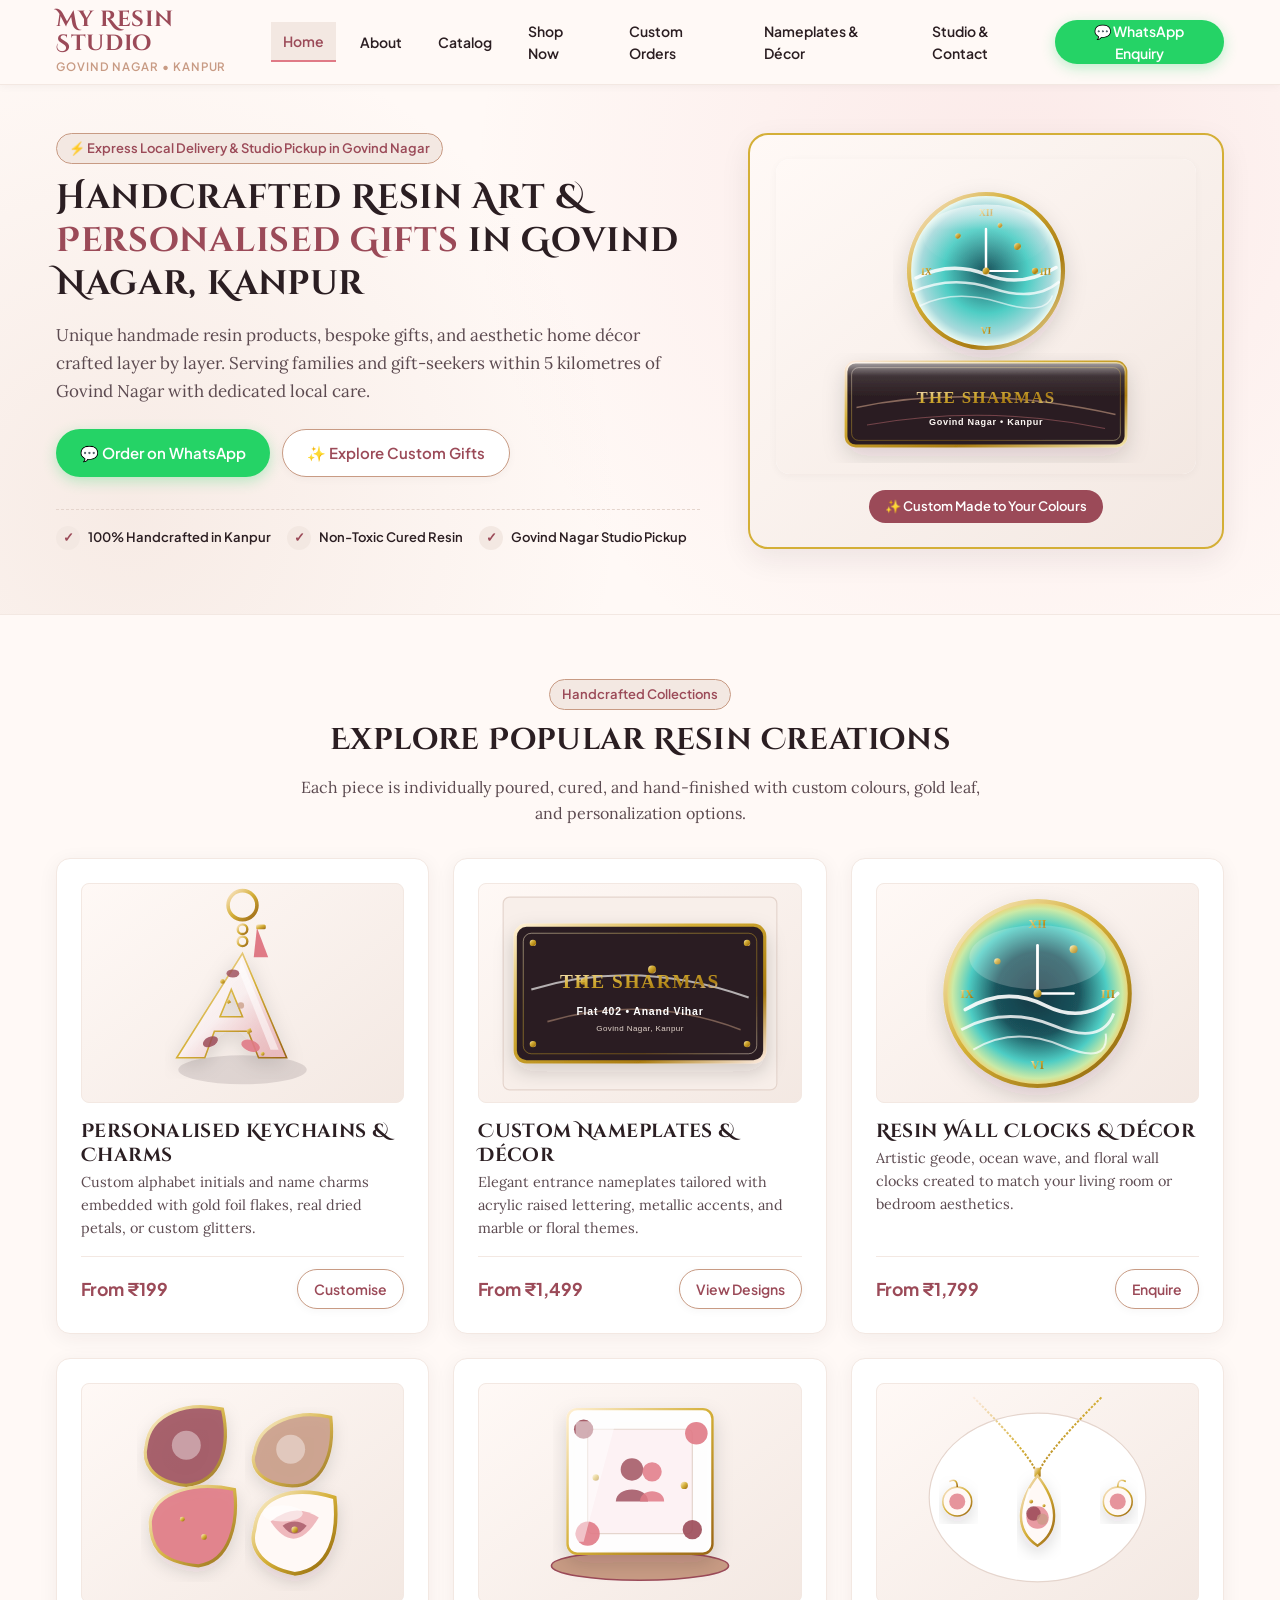
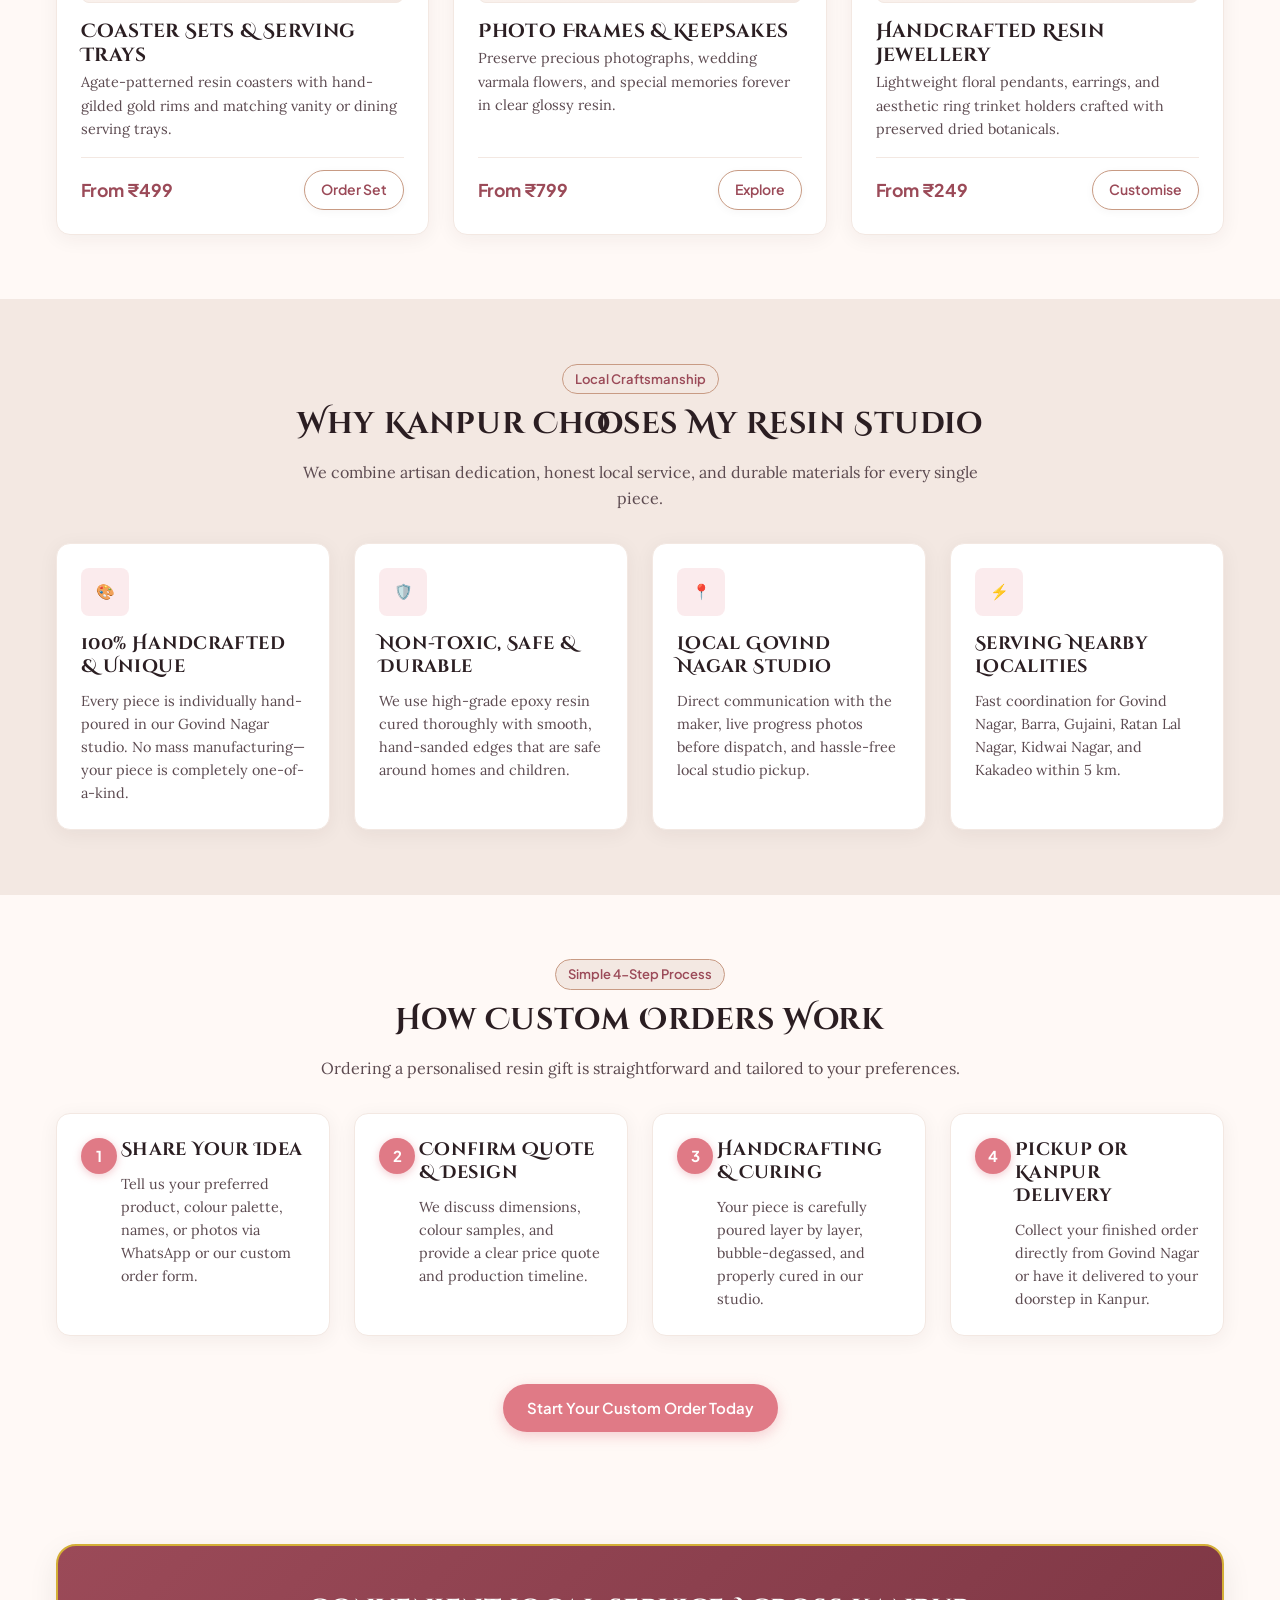
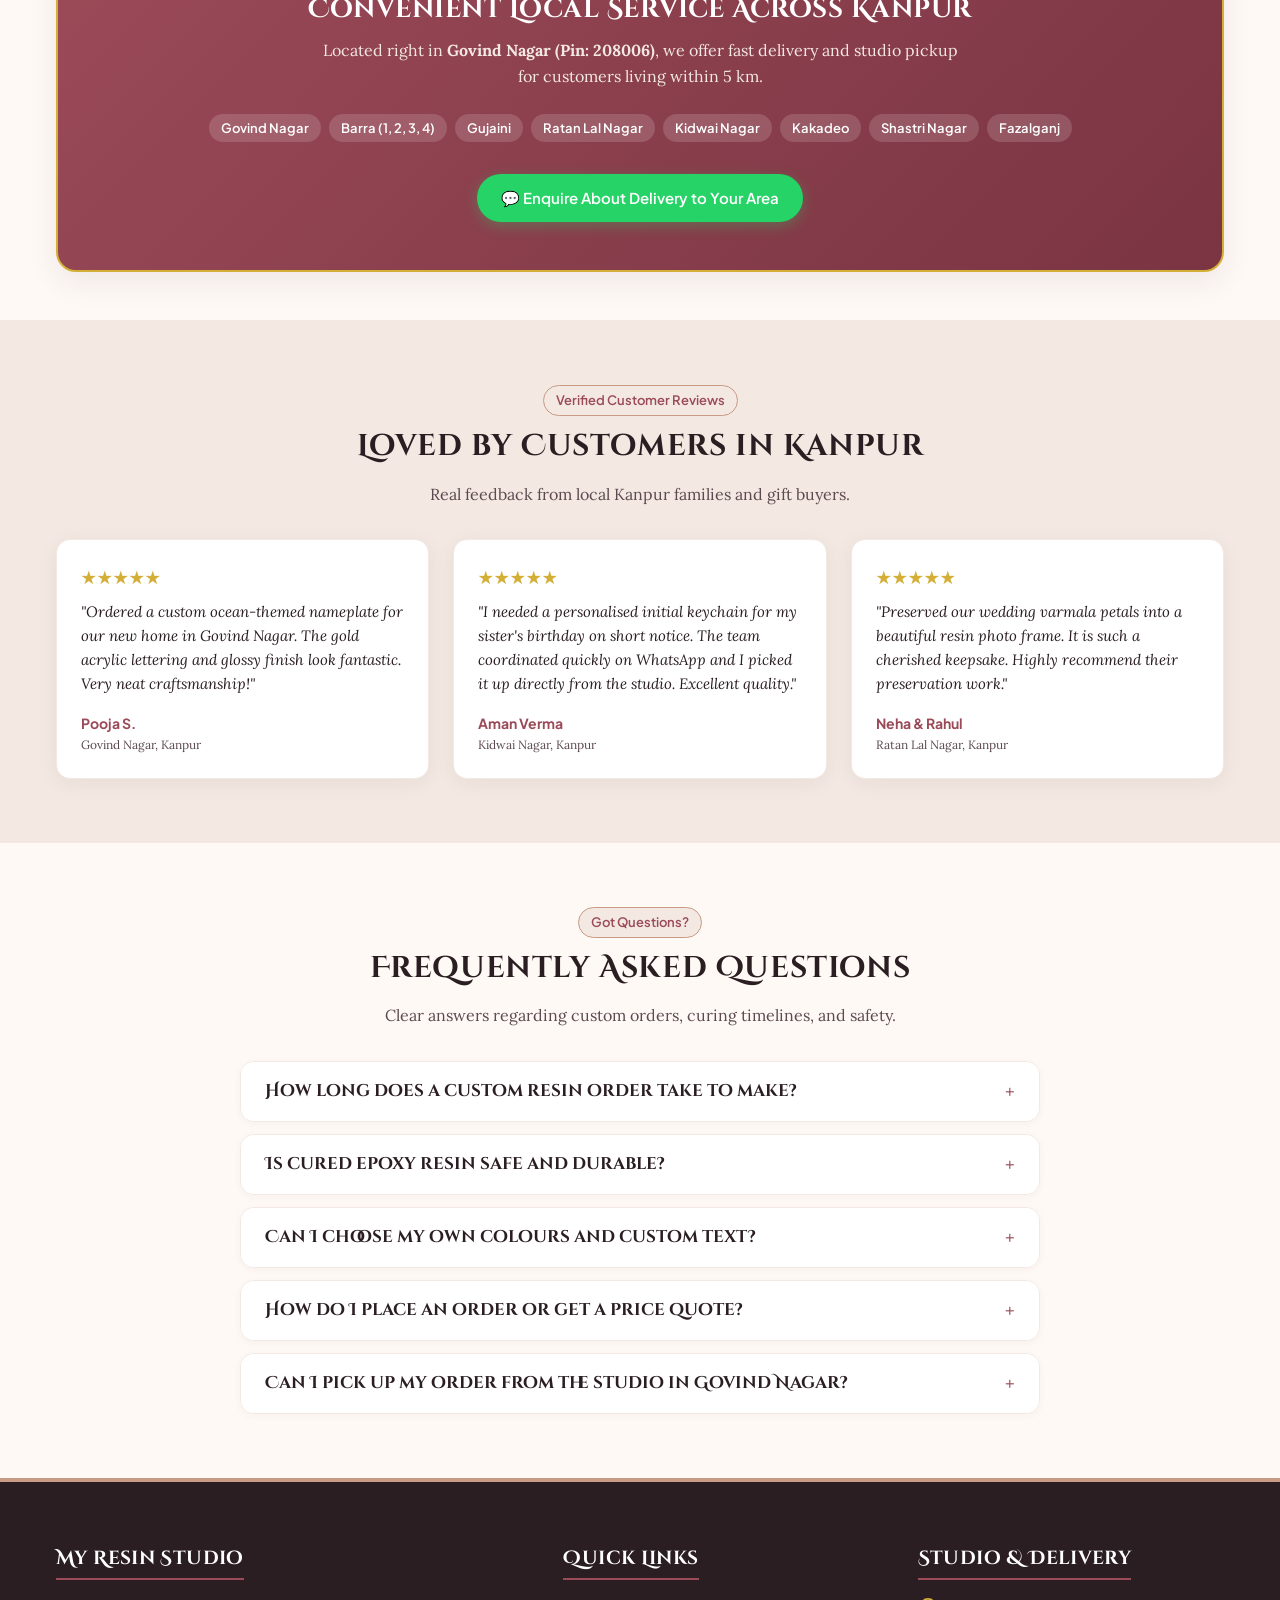
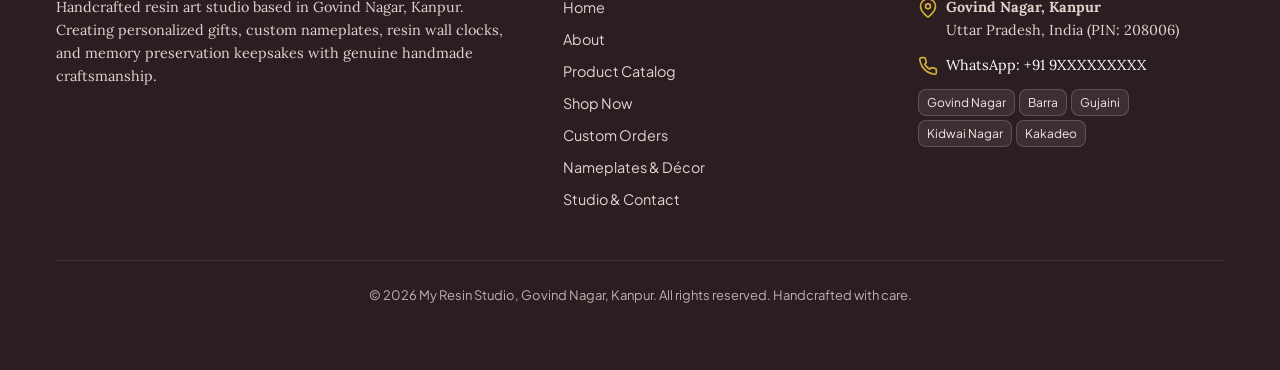
==== index.html @ 52037990 "Initial commit: Complete My Resin Studio website with all pages, assets, and responsive styles" ====
<!DOCTYPE html>
<html lang="en">
<head>
  <meta charset="UTF-8">
  <meta name="viewport" content="width=device-width, initial-scale=1.0">
  <title>Resin Art Shop in Govind Nagar Kanpur | My Resin Studio</title>
  <meta name="description" content="Discover handcrafted resin gifts, custom decor, and personalised art in Govind Nagar, Kanpur. Order bespoke gifts with local pickup and delivery.">
  <link rel="stylesheet" href="style.css">
</head>
<body>

  <!-- Reusable Header across all pages -->
  <header class="site-header">
    <div class="container header-inner">
      <a href="index.html" class="brand-logo" aria-label="My Resin Studio Home">
        <span class="brand-title">My Resin Studio</span>
        <span class="brand-subtitle">Govind Nagar • Kanpur</span>
      </a>

      <button id="nav-toggle" class="nav-toggle" aria-expanded="false" aria-controls="nav-menu" aria-label="Toggle navigation menu">
        <span class="nav-toggle-icon"></span>
      </button>

      <nav id="nav-menu" class="primary-nav" aria-label="Main Navigation">
        <ul class="nav-list">
          <li><a href="index.html" class="nav-link active">Home</a></li>
          <li><a href="about.html" class="nav-link">About</a></li>
          <li><a href="products.html" class="nav-link">Catalog</a></li>
          <li><a href="shop.html" class="nav-link">Shop Now</a></li>
          <li><a href="custom-order.html" class="nav-link">Custom Orders</a></li>
          <li><a href="name-plates-and-decor.html" class="nav-link">Nameplates &amp; Décor</a></li>
          <li><a href="contact.html" class="nav-link">Studio &amp; Contact</a></li>
        </ul>
      </nav>

      <div class="header-cta-desktop">
        <a href="https://wa.me/919XXXXXXXXX?text=Hi%20My%20Resin%20Studio,%20I%20would%20like%20to%20enquire%20about%20a%20handcrafted%20resin%20piece" class="btn btn-whatsapp btn-sm" target="_blank" rel="noopener noreferrer">
          💬 WhatsApp Enquiry
        </a>
      </div>
    </div>
  </header>

  <main>
    <!-- Hero Section -->
    <section class="hero-section" aria-labelledby="hero-heading">
      <div class="container hero-grid">
        <div class="hero-content">
          <div class="badge">
            <span>⚡ Express Local Delivery & Studio Pickup in Govind Nagar</span>
          </div>
          <h1 id="hero-heading" class="hero-title">
            Handcrafted Resin Art & <span>Personalised Gifts</span> in Govind Nagar, Kanpur
          </h1>
          <p class="hero-lead">
            Unique handmade resin products, bespoke gifts, and aesthetic home décor crafted layer by layer. Serving families and gift-seekers within 5 kilometres of Govind Nagar with dedicated local care.
          </p>
          <div class="hero-actions">
            <a href="https://wa.me/919XXXXXXXXX?text=Hi%20My%20Resin%20Studio,%20I%20am%20looking%20for%20a%20custom%20resin%20gift%20in%20Kanpur" class="btn btn-whatsapp" target="_blank" rel="noopener noreferrer">
              💬 Order on WhatsApp
            </a>
            <a href="custom-order.html" class="btn btn-secondary">
              ✨ Explore Custom Gifts
            </a>
          </div>
          <div class="hero-trust-bar">
            <div class="trust-item">
              <span class="trust-icon">✓</span>
              <span>100% Handcrafted in Kanpur</span>
            </div>
            <div class="trust-item">
              <span class="trust-icon">✓</span>
              <span>Non-Toxic Cured Resin</span>
            </div>
            <div class="trust-item">
              <span class="trust-icon">✓</span>
              <span>Govind Nagar Studio Pickup</span>
            </div>
          </div>
        </div>

        <div class="hero-visual">
          <div class="hero-art-card">
            <div class="hero-art-illustration">
              <img src="images/hero-resin-art.svg" alt="Handcrafted ocean resin wall clock and custom floral nameplate with epoxy gloss finish" width="600" height="450">
            </div>
            <span class="hero-badge-overlay">✨ Custom Made to Your Colours</span>
          </div>
        </div>
      </div>
    </section>

    <!-- Featured Collections Section -->
    <section id="featured" class="featured-section" aria-labelledby="featured-heading">
      <div class="container">
        <div class="section-header">
          <div class="badge">Handcrafted Collections</div>
          <h2 id="featured-heading">Explore Popular Resin Creations</h2>
          <p>Each piece is individually poured, cured, and hand-finished with custom colours, gold leaf, and personalization options.</p>
        </div>

        <div class="product-grid">
          <!-- Card 1: Keychains -->
          <article class="card product-card">
            <div class="product-visual">
              <img src="images/keychain-alphabet.svg" alt="Personalised alphabet resin keychain with dried rose petals and gold leaf flakes" width="400" height="300" loading="lazy">
            </div>
            <div class="product-content">
              <h3 class="product-title">Personalised Keychains &amp; Charms</h3>
              <p class="product-desc">Custom alphabet initials and name charms embedded with gold foil flakes, real dried petals, or custom glitters.</p>
              <div class="product-footer">
                <span class="price-tag">From ₹199</span>
                <a href="https://wa.me/919XXXXXXXXX?text=Hi%20My%20Resin%20Studio,%20I%20want%20to%20order%20a%20Personalised%20Keychain" class="btn btn-secondary btn-sm" target="_blank" rel="noopener noreferrer">Customise</a>
              </div>
            </div>
          </article>

          <!-- Card 2: Nameplates -->
          <article class="card product-card">
            <div class="product-visual">
              <img src="images/nameplate-entrance.svg" alt="Luxury handcrafted resin entrance nameplate with gold 3D acrylic letters and marble background" width="400" height="300" loading="lazy">
            </div>
            <div class="product-content">
              <h3 class="product-title">Custom Nameplates &amp; Décor</h3>
              <p class="product-desc">Elegant entrance nameplates tailored with acrylic raised lettering, metallic accents, and marble or floral themes.</p>
              <div class="product-footer">
                <span class="price-tag">From ₹1,499</span>
                <a href="name-plates-and-decor.html" class="btn btn-secondary btn-sm">View Designs</a>
              </div>
            </div>
          </article>

          <!-- Card 3: Wall Clocks -->
          <article class="card product-card">
            <div class="product-visual">
              <img src="images/wall-clock-ocean.svg" alt="Ocean theme resin wall clock with multi-layered sea froth and gold Roman numerals" width="400" height="300" loading="lazy">
            </div>
            <div class="product-content">
              <h3 class="product-title">Resin Wall Clocks &amp; Décor</h3>
              <p class="product-desc">Artistic geode, ocean wave, and floral wall clocks created to match your living room or bedroom aesthetics.</p>
              <div class="product-footer">
                <span class="price-tag">From ₹1,799</span>
                <a href="https://wa.me/919XXXXXXXXX?text=Hi%20My%20Resin%20Studio,%20I%20want%20to%20enquire%20about%20Resin%20Wall%20Clocks" class="btn btn-secondary btn-sm" target="_blank" rel="noopener noreferrer">Enquire</a>
              </div>
            </div>
          </article>

          <!-- Card 4: Coasters & Trays -->
          <article class="card product-card">
            <div class="product-visual">
              <img src="images/coaster-set-agate.svg" alt="Set of 4 handmade agate resin coasters with gold gilded rims and blush pink marble veins" width="400" height="300" loading="lazy">
            </div>
            <div class="product-content">
              <h3 class="product-title">Coaster Sets &amp; Serving Trays</h3>
              <p class="product-desc">Agate-patterned resin coasters with hand-gilded gold rims and matching vanity or dining serving trays.</p>
              <div class="product-footer">
                <span class="price-tag">From ₹499</span>
                <a href="https://wa.me/919XXXXXXXXX?text=Hi%20My%20Resin%20Studio,%20I%20want%20to%20order%20a%20Resin%20Coaster%20Set" class="btn btn-secondary btn-sm" target="_blank" rel="noopener noreferrer">Order Set</a>
              </div>
            </div>
          </article>

          <!-- Card 5: Keepsakes & Frames -->
          <article class="card product-card">
            <div class="product-visual">
              <img src="images/keepsake-preservation.svg" alt="Crystal clear resin photo block preserving wedding varmala flowers and photograph" width="400" height="300" loading="lazy">
            </div>
            <div class="product-content">
              <h3 class="product-title">Photo Frames &amp; Keepsakes</h3>
              <p class="product-desc">Preserve precious photographs, wedding varmala flowers, and special memories forever in clear glossy resin.</p>
              <div class="product-footer">
                <span class="price-tag">From ₹799</span>
                <a href="preservation-and-keepsakes.html" class="btn btn-secondary btn-sm">Explore</a>
              </div>
            </div>
          </article>

          <!-- Card 6: Resin Jewellery -->
          <article class="card product-card">
            <div class="product-visual">
              <img src="images/botanical-jewellery.svg" alt="Handcrafted botanical resin pendant necklace with matching dried flower earrings" width="400" height="300" loading="lazy">
            </div>
            <div class="product-content">
              <h3 class="product-title">Handcrafted Resin Jewellery</h3>
              <p class="product-desc">Lightweight floral pendants, earrings, and aesthetic ring trinket holders crafted with preserved dried botanicals.</p>
              <div class="product-footer">
                <span class="price-tag">From ₹249</span>
                <a href="https://wa.me/919XXXXXXXXX?text=Hi%20My%20Resin%20Studio,%20I%20want%20to%20enquire%20about%20Resin%20Jewellery" class="btn btn-secondary btn-sm" target="_blank" rel="noopener noreferrer">Customise</a>
              </div>
            </div>
          </article>
        </div>
      </div>
    </section>

    <!-- Why Choose My Resin Studio (Trust & Local Assurance) -->
    <section class="why-section" aria-labelledby="why-heading">
      <div class="container">
        <div class="section-header">
          <div class="badge">Local Craftsmanship</div>
          <h2 id="why-heading">Why Kanpur Chooses My Resin Studio</h2>
          <p>We combine artisan dedication, honest local service, and durable materials for every single piece.</p>
        </div>

        <div class="why-grid">
          <div class="card why-card">
            <div class="why-icon">🎨</div>
            <h3>100% Handcrafted & Unique</h3>
            <p>Every piece is individually hand-poured in our Govind Nagar studio. No mass manufacturing—your piece is completely one-of-a-kind.</p>
          </div>

          <div class="card why-card">
            <div class="why-icon">🛡️</div>
            <h3>Non-Toxic, Safe & Durable</h3>
            <p>We use high-grade epoxy resin cured thoroughly with smooth, hand-sanded edges that are safe around homes and children.</p>
          </div>

          <div class="card why-card">
            <div class="why-icon">📍</div>
            <h3>Local Govind Nagar Studio</h3>
            <p>Direct communication with the maker, live progress photos before dispatch, and hassle-free local studio pickup.</p>
          </div>

          <div class="card why-card">
            <div class="why-icon">⚡</div>
            <h3>Serving Nearby Localities</h3>
            <p>Fast coordination for Govind Nagar, Barra, Gujaini, Ratan Lal Nagar, Kidwai Nagar, and Kakadeo within 5 km.</p>
          </div>
        </div>
      </div>
    </section>

    <!-- How It Works (Custom Order Process) -->
    <section class="process-section" aria-labelledby="process-heading">
      <div class="container">
        <div class="section-header">
          <div class="badge">Simple 4-Step Process</div>
          <h2 id="process-heading">How Custom Orders Work</h2>
          <p>Ordering a personalised resin gift is straightforward and tailored to your preferences.</p>
        </div>

        <div class="process-grid">
          <div class="card process-card">
            <div class="process-number">1</div>
            <div class="process-content">
              <h3>Share Your Idea</h3>
              <p>Tell us your preferred product, colour palette, names, or photos via WhatsApp or our custom order form.</p>
            </div>
          </div>

          <div class="card process-card">
            <div class="process-number">2</div>
            <div class="process-content">
              <h3>Confirm Quote & Design</h3>
              <p>We discuss dimensions, colour samples, and provide a clear price quote and production timeline.</p>
            </div>
          </div>

          <div class="card process-card">
            <div class="process-number">3</div>
            <div class="process-content">
              <h3>Handcrafting & Curing</h3>
              <p>Your piece is carefully poured layer by layer, bubble-degassed, and properly cured in our studio.</p>
            </div>
          </div>

          <div class="card process-card">
            <div class="process-number">4</div>
            <div class="process-content">
              <h3>Pickup or Kanpur Delivery</h3>
              <p>Collect your finished order directly from Govind Nagar or have it delivered to your doorstep in Kanpur.</p>
            </div>
          </div>
        </div>

        <div class="text-center reviews-cta-block">
          <a href="custom-order.html" class="btn btn-primary">
            Start Your Custom Order Today
          </a>
        </div>
      </div>
    </section>

    <!-- Local Service Area Highlight -->
    <section class="local-banner-section" aria-labelledby="local-heading">
      <div class="container">
        <div class="local-banner-card">
          <h2 id="local-heading">Convenient Local Service Across Kanpur</h2>
          <p>
            Located right in <strong>Govind Nagar (Pin: 208006)</strong>, we offer fast delivery and studio pickup for customers living within 5 km.
          </p>
          <div class="local-tags-list">
            <span class="local-tag-badge">Govind Nagar</span>
            <span class="local-tag-badge">Barra (1, 2, 3, 4)</span>
            <span class="local-tag-badge">Gujaini</span>
            <span class="local-tag-badge">Ratan Lal Nagar</span>
            <span class="local-tag-badge">Kidwai Nagar</span>
            <span class="local-tag-badge">Kakadeo</span>
            <span class="local-tag-badge">Shastri Nagar</span>
            <span class="local-tag-badge">Fazalganj</span>
          </div>
          <a href="https://wa.me/919XXXXXXXXX?text=Hi%20My%20Resin%20Studio,%20I%20am%20located%20near%20Govind%20Nagar%20and%20want%20to%20order" class="btn btn-whatsapp" target="_blank" rel="noopener noreferrer">
            💬 Enquire About Delivery to Your Area
          </a>
        </div>
      </div>
    </section>

    <!-- Testimonials Section -->
    <section class="testimonials-section" aria-labelledby="reviews-heading">
      <div class="container">
        <div class="section-header">
          <div class="badge">Verified Customer Reviews</div>
          <h2 id="reviews-heading">Loved by Customers in Kanpur</h2>
          <p>Real feedback from local Kanpur families and gift buyers.</p>
        </div>

        <div class="testimonials-grid">
          <div class="card testimonial-card">
            <div class="stars">★★★★★</div>
            <p class="testimonial-quote">"Ordered a custom ocean-themed nameplate for our new home in Govind Nagar. The gold acrylic lettering and glossy finish look fantastic. Very neat craftsmanship!"</p>
            <div>
              <div class="testimonial-author">Pooja S.</div>
              <div class="testimonial-loc">Govind Nagar, Kanpur</div>
            </div>
          </div>

          <div class="card testimonial-card">
            <div class="stars">★★★★★</div>
            <p class="testimonial-quote">"I needed a personalised initial keychain for my sister's birthday on short notice. The team coordinated quickly on WhatsApp and I picked it up directly from the studio. Excellent quality."</p>
            <div>
              <div class="testimonial-author">Aman Verma</div>
              <div class="testimonial-loc">Kidwai Nagar, Kanpur</div>
            </div>
          </div>

          <div class="card testimonial-card">
            <div class="stars">★★★★★</div>
            <p class="testimonial-quote">"Preserved our wedding varmala petals into a beautiful resin photo frame. It is such a cherished keepsake. Highly recommend their preservation work."</p>
            <div>
              <div class="testimonial-author">Neha &amp; Rahul</div>
              <div class="testimonial-loc">Ratan Lal Nagar, Kanpur</div>
            </div>
          </div>
        </div>
      </div>
    </section>

    <!-- FAQ Section -->
    <section class="faq-section" aria-labelledby="faq-heading">
      <div class="container">
        <div class="section-header">
          <div class="badge">Got Questions?</div>
          <h2 id="faq-heading">Frequently Asked Questions</h2>
          <p>Clear answers regarding custom orders, curing timelines, and safety.</p>
        </div>

        <div class="faq-list">
          <div class="faq-item">
            <button class="faq-question" aria-expanded="false">
              <span>How long does a custom resin order take to make?</span>
              <span class="faq-icon">+</span>
            </button>
            <div class="faq-answer">
              <p>Smaller items like keychains and coasters typically take 2 to 4 days, while larger pieces like custom nameplates and wall clocks take 5 to 7 days. Resin requires proper layer-by-layer pouring and complete curing to ensure durability and a clear gloss finish.</p>
            </div>
          </div>

          <div class="faq-item">
            <button class="faq-question" aria-expanded="false">
              <span>Is cured epoxy resin safe and durable?</span>
              <span class="faq-icon">+</span>
            </button>
            <div class="faq-answer">
              <p>Yes. Once epoxy resin is fully cured, it is non-toxic, inert, solid, and shatter-resistant. All edges are hand-sanded smooth, making them safe for home décor and family environments.</p>
            </div>
          </div>

          <div class="faq-item">
            <button class="faq-question" aria-expanded="false">
              <span>Can I choose my own colours and custom text?</span>
              <span class="faq-icon">+</span>
            </button>
            <div class="faq-answer">
              <p>Yes! Every custom piece is tailored to your choice of colour palette (pastels, ocean blues, emerald, gold leaf, etc.), text (names, dates, house numbers), and inclusions (dried flowers or photos).</p>
            </div>
          </div>

          <div class="faq-item">
            <button class="faq-question" aria-expanded="false">
              <span>How do I place an order or get a price quote?</span>
              <span class="faq-icon">+</span>
            </button>
            <div class="faq-answer">
              <p>Simply message us directly on WhatsApp with your product idea or submit our custom order enquiry form. We will confirm the design, give you an exact price in rupees (₹), and start crafting upon confirmation.</p>
            </div>
          </div>

          <div class="faq-item">
            <button class="faq-question" aria-expanded="false">
              <span>Can I pick up my order from the studio in Govind Nagar?</span>
              <span class="faq-icon">+</span>
            </button>
            <div class="faq-answer">
              <p>Yes, self-pickup is available at our Govind Nagar studio by prior appointment. We also deliver across Govind Nagar, Barra, Gujaini, Kidwai Nagar, Kakadeo, and all parts of Kanpur.</p>
            </div>
          </div>
        </div>
      </div>
    </section>
  </main>

  <!-- Reusable Footer across all pages -->
  <footer class="site-footer">
    <div class="container">
      <div class="footer-grid">
        <div class="footer-col footer-about">
          <h3>My Resin Studio</h3>
          <p>Handcrafted resin art studio based in Govind Nagar, Kanpur. Creating personalized gifts, custom nameplates, resin wall clocks, and memory preservation keepsakes with genuine handmade craftsmanship.</p>
        </div>

        <div class="footer-col">
          <h3>Quick Links</h3>
          <ul class="footer-links">
            <li><a href="index.html">Home</a></li>
            <li><a href="about.html">About</a></li>
            <li><a href="products.html">Product Catalog</a></li>
            <li><a href="shop.html">Shop Now</a></li>
            <li><a href="custom-order.html">Custom Orders</a></li>
            <li><a href="name-plates-and-decor.html">Nameplates &amp; Décor</a></li>
            <li><a href="contact.html">Studio &amp; Contact</a></li>
          </ul>
        </div>

        <div class="footer-col">
          <h3>Studio &amp; Delivery</h3>
          <div class="footer-contact-item">
            <svg viewBox="0 0 24 24" fill="none" stroke="currentColor" stroke-width="2" stroke-linecap="round" stroke-linejoin="round"><path d="M21 10c0 7-9 13-9 13s-9-6-9-13a9 9 0 0 1 18 0z"></path><circle cx="12" cy="10" r="3"></circle></svg>
            <div>
              <strong>Govind Nagar, Kanpur</strong><br>
              Uttar Pradesh, India (PIN: 208006)
            </div>
          </div>
          <div class="footer-contact-item">
            <svg viewBox="0 0 24 24" fill="none" stroke="currentColor" stroke-width="2" stroke-linecap="round" stroke-linejoin="round"><path d="M22 16.92v3a2 2 0 0 1-2.18 2 19.79 19.79 0 0 1-8.63-3.07 19.5 19.5 0 0 1-6-6 19.79 19.79 0 0 1-3.07-8.67A2 2 0 0 1 4.11 2h3a2 2 0 0 1 2 1.72 12.84 12.84 0 0 0 .7 2.81 2 2 0 0 1-.45 2.11L8.09 9.91a16 16 0 0 0 6 6l1.27-1.27a2 2 0 0 1 2.11-.45 12.84 12.84 0 0 0 2.81.7A2 2 0 0 1 22 16.92z"></path></svg>
            <div>
              <a href="https://wa.me/919XXXXXXXXX" target="_blank" rel="noopener noreferrer">WhatsApp: +91 9XXXXXXXXX</a>
            </div>
          </div>
          <div class="footer-coverage-tags">
            <span class="coverage-tag">Govind Nagar</span>
            <span class="coverage-tag">Barra</span>
            <span class="coverage-tag">Gujaini</span>
            <span class="coverage-tag">Kidwai Nagar</span>
            <span class="coverage-tag">Kakadeo</span>
          </div>
        </div>
      </div>

      <div class="footer-bottom">
        <p>&copy; 2026 My Resin Studio, Govind Nagar, Kanpur. All rights reserved. Handcrafted with care.</p>
      </div>
    </div>
  </footer>

  <!-- Sticky Conversion Bar for Mobile Screens -->
  <aside class="mobile-sticky-bar" aria-label="Quick Mobile Actions">
    <a href="https://wa.me/919XXXXXXXXX?text=Hi%20My%20Resin%20Studio,%20I%20want%20to%20enquire%20about%20a%20custom%20resin%20gift" class="btn btn-whatsapp" target="_blank" rel="noopener noreferrer">
      💬 WhatsApp
    </a>
    <a href="custom-order.html" class="btn btn-primary">
      ✨ Custom Order
    </a>
  </aside>

  <script src="script.js"></script>
</body>
</html>
---- style.css ----
/* ==========================================================================
   SHARED DESIGN SYSTEM & BASE STYLES — MY RESIN STUDIO
   Built strictly according to AGENTS.md & design-brief.md
   ========================================================================== */

@import url('https://fonts.googleapis.com/css2?family=Cinzel+Decorative:wght@700&family=Cinzel:wght@600;700&family=Lora:ital,wght@0,400;0,500;0,600;1,400&family=Plus+Jakarta+Sans:wght@400;500;600;700&display=swap');

:root {
  /* Brand Color Palette */
  --color-primary: #E07A86;
  --color-primary-hover: #D46673;
  --color-maroon: #9B4A58;
  --color-maroon-dark: #7A3442;
  --color-maroon-beige: #C89B84;
  --color-accent-gold: #D4AF37;
  --color-gold-hover: #C59E28;
  --color-text-dark: #2B1E22;
  --color-text-muted: #5C4A50;
  --color-bg-light: #FFF9F6;
  --color-surface: #FFFFFF;
  --color-surface-soft: #F3E8E2;
  --color-border: #F3E8E2;
  --color-border-strong: #E5D5CD;
  --color-whatsapp: #25D366;
  --color-whatsapp-dark: #1EBE5D;

  /* Typography Scale */
  --font-heading: 'Algerian', 'Cinzel Decorative', 'Cinzel', Georgia, serif;
  --font-body: 'Mongolian Baiti', 'Lora', 'Plus Jakarta Sans', sans-serif;
  --font-ui: 'Plus Jakarta Sans', -apple-system, BlinkMacSystemFont, sans-serif;

  /* Spacing Scale */
  --space-2xs: 4px;
  --space-xs: 8px;
  --space-sm: 12px;
  --space-md: 16px;
  --space-lg: 24px;
  --space-xl: 32px;
  --space-2xl: 48px;
  --space-3xl: 64px;

  /* Elevation Shadows */
  --shadow-sm: 0 2px 8px rgba(43, 30, 34, 0.04);
  --shadow-md: 0 4px 20px rgba(43, 30, 34, 0.06);
  --shadow-lg: 0 10px 30px rgba(43, 30, 34, 0.08);

  /* Transitions & Radii */
  --radius-sm: 8px;
  --radius-md: 14px;
  --radius-lg: 20px;
  --radius-pill: 9999px;
  --transition-fast: 0.2s ease;
  --transition-normal: 0.3s ease;
}

/* ==========================================================================
   RESET & GLOBAL BASE STYLES
   ========================================================================== */

*, *::before, *::after {
  box-sizing: border-box;
  margin: 0;
  padding: 0;
}

html {
  font-size: 16px;
  scroll-behavior: smooth;
  -webkit-text-size-adjust: 100%;
}

body {
  font-family: var(--font-body);
  font-size: 0.9375rem;
  line-height: 1.6;
  color: var(--color-text-dark);
  background-color: var(--color-bg-light);
  min-width: 360px;
  overflow-x: hidden;
  display: flex;
  flex-direction: column;
  min-height: 100vh;
}

main {
  flex: 1;
}

h1, h2, h3, h4 {
  font-family: var(--font-heading);
  color: var(--color-text-dark);
  font-weight: 700;
  line-height: 1.25;
  letter-spacing: 0.02em;
}

h1 {
  font-size: 2.0rem;
  margin-bottom: var(--space-md);
}

h2 {
  font-size: 1.5rem;
  margin-bottom: var(--space-md);
}

h3 {
  font-size: 1.25rem;
  margin-bottom: var(--space-sm);
}

p {
  margin-bottom: var(--space-md);
}

p:last-child {
  margin-bottom: 0;
}

a {
  color: var(--color-maroon);
  text-decoration: none;
  transition: color var(--transition-fast);
}

a:hover, a:focus-visible {
  color: var(--color-primary);
}

img, svg {
  display: block;
  max-width: 100%;
  height: auto;
}

button {
  cursor: pointer;
  font-family: var(--font-ui);
  border: none;
  background: none;
}

ul, ol {
  list-style-position: inside;
}

.container {
  width: 100%;
  max-width: 1200px;
  margin-left: auto;
  margin-right: auto;
  padding-left: var(--space-md);
  padding-right: var(--space-md);
}

.text-center {
  text-align: center;
}

.section-header {
  text-align: center;
  max-width: 700px;
  margin: 0 auto var(--space-xl) auto;
}

.section-header p {
  color: var(--color-text-muted);
  font-size: 1.0rem;
}

.badge {
  display: inline-flex;
  align-items: center;
  gap: var(--space-2xs);
  padding: 4px var(--space-sm);
  background-color: var(--color-surface-soft);
  color: var(--color-maroon);
  font-family: var(--font-ui);
  font-size: 0.8125rem;
  font-weight: 600;
  border-radius: var(--radius-pill);
  border: 1px solid var(--color-maroon-beige);
  margin-bottom: var(--space-sm);
}

/* ==========================================================================
   BUTTONS & CTAs
   ========================================================================== */

.btn {
  display: inline-flex;
  align-items: center;
  justify-content: center;
  gap: var(--space-xs);
  min-height: 48px;
  padding: 0 var(--space-lg);
  font-family: var(--font-ui);
  font-size: 0.9375rem;
  font-weight: 600;
  border-radius: var(--radius-pill);
  text-align: center;
  transition: transform var(--transition-fast), box-shadow var(--transition-fast), background-color var(--transition-fast), color var(--transition-fast);
  text-decoration: none;
  cursor: pointer;
}

.btn:hover {
  transform: translateY(-2px);
}

.btn:active {
  transform: translateY(0);
}

.btn-primary {
  background-color: var(--color-primary);
  color: #FFFFFF;
  box-shadow: 0 4px 14px rgba(224, 122, 134, 0.35);
}

.btn-primary:hover {
  background-color: var(--color-primary-hover);
  color: #FFFFFF;
  box-shadow: 0 6px 18px rgba(224, 122, 134, 0.45);
}

.btn-whatsapp {
  background-color: var(--color-whatsapp);
  color: #FFFFFF;
  box-shadow: 0 4px 14px rgba(37, 211, 102, 0.3);
}

.btn-whatsapp:hover {
  background-color: var(--color-whatsapp-dark);
  color: #FFFFFF;
  box-shadow: 0 6px 18px rgba(37, 211, 102, 0.4);
}

.btn-secondary {
  background-color: var(--color-surface);
  color: var(--color-maroon);
  border: 1.5px solid var(--color-maroon-beige);
  box-shadow: var(--shadow-sm);
}

.btn-secondary:hover {
  background-color: var(--color-surface-soft);
  color: var(--color-maroon-dark);
  border-color: var(--color-maroon);
}

.btn-sm {
  min-height: 40px;
  padding: 0 var(--space-md);
  font-size: 0.875rem;
}

/* ==========================================================================
   REUSABLE HEADER & NAVIGATION (Identical Across All Pages)
   ========================================================================== */

.site-header {
  position: sticky;
  top: 0;
  z-index: 1000;
  background-color: rgba(255, 249, 246, 0.96);
  backdrop-filter: blur(8px);
  -webkit-backdrop-filter: blur(8px);
  border-bottom: 1px solid var(--color-border);
  box-shadow: var(--shadow-sm);
}

.header-inner {
  display: flex;
  align-items: center;
  justify-content: space-between;
  min-height: 70px;
  padding-top: var(--space-xs);
  padding-bottom: var(--space-xs);
}

.brand-logo {
  display: flex;
  flex-direction: column;
  text-decoration: none;
}

.brand-title {
  font-family: var(--font-heading);
  font-size: 1.35rem;
  color: var(--color-maroon);
  font-weight: 700;
  line-height: 1.1;
  letter-spacing: 0.03em;
}

.brand-subtitle {
  font-family: var(--font-ui);
  font-size: 0.72rem;
  color: var(--color-maroon-beige);
  font-weight: 600;
  text-transform: uppercase;
  letter-spacing: 0.08em;
  margin-top: 2px;
}

/* Mobile Nav Toggle Button */
.nav-toggle {
  display: flex;
  align-items: center;
  justify-content: center;
  width: 44px;
  height: 44px;
  border-radius: var(--radius-sm);
  background-color: var(--color-surface-soft);
  border: 1px solid var(--color-border-strong);
  color: var(--color-maroon);
  font-size: 1.25rem;
  transition: background-color var(--transition-fast);
}

.nav-toggle:hover, .nav-toggle:focus-visible {
  background-color: var(--color-surface);
}

.nav-toggle-icon {
  display: block;
  position: relative;
  width: 22px;
  height: 2px;
  background-color: var(--color-maroon);
  transition: transform var(--transition-fast), background-color var(--transition-fast);
}

.nav-toggle-icon::before,
.nav-toggle-icon::after {
  content: '';
  position: absolute;
  left: 0;
  width: 22px;
  height: 2px;
  background-color: var(--color-maroon);
  transition: transform var(--transition-fast), top var(--transition-fast);
}

.nav-toggle-icon::before {
  top: -7px;
}

.nav-toggle-icon::after {
  top: 7px;
}

/* Open State for Burger Icon */
.nav-toggle.is-open .nav-toggle-icon {
  background-color: transparent;
}

.nav-toggle.is-open .nav-toggle-icon::before {
  top: 0;
  transform: rotate(45deg);
}

.nav-toggle.is-open .nav-toggle-icon::after {
  top: 0;
  transform: rotate(-45deg);
}

/* Navigation Links Menu */
.primary-nav {
  display: none; /* hidden on mobile until .is-open */
  position: absolute;
  top: 100%;
  left: 0;
  right: 0;
  background-color: var(--color-bg-light);
  border-bottom: 2px solid var(--color-border-strong);
  box-shadow: var(--shadow-lg);
  padding: var(--space-md) 0 var(--space-lg) 0;
}

.primary-nav.is-open {
  display: block;
}

.nav-list {
  list-style: none;
  display: flex;
  flex-direction: column;
  padding: 0 var(--space-md);
  gap: var(--space-xs);
}

.nav-link {
  display: block;
  padding: var(--space-sm) var(--space-md);
  font-family: var(--font-ui);
  font-size: 0.9375rem;
  font-weight: 600;
  color: var(--color-text-dark);
  border-radius: var(--radius-sm);
  transition: background-color var(--transition-fast), color var(--transition-fast);
}

.nav-link:hover, .nav-link:focus-visible {
  background-color: var(--color-surface-soft);
  color: var(--color-primary);
}

.nav-link.active {
  background-color: var(--color-surface-soft);
  color: var(--color-maroon);
  border-left: 3px solid var(--color-primary);
}

.header-cta-desktop {
  display: none;
}

/* ==========================================================================
   REUSABLE FOOTER (Identical Across All Pages)
   ========================================================================== */

.site-footer {
  background-color: var(--color-text-dark);
  color: var(--color-surface-soft);
  padding-top: var(--space-3xl);
  padding-bottom: calc(var(--space-2xl) + 60px); /* accounts for mobile sticky bar */
  border-top: 4px solid var(--color-maroon-beige);
}

.footer-grid {
  display: grid;
  grid-template-columns: 1fr;
  gap: var(--space-2xl);
  margin-bottom: var(--space-2xl);
}

.footer-col h3 {
  font-family: var(--font-heading);
  color: #FFFFFF;
  font-size: 1.2rem;
  margin-bottom: var(--space-md);
  border-bottom: 2px solid var(--color-maroon);
  padding-bottom: var(--space-xs);
  display: inline-block;
}

.footer-about p {
  color: #E2D3CC;
  font-size: 0.9rem;
  line-height: 1.6;
}

.footer-links {
  list-style: none;
  display: flex;
  flex-direction: column;
  gap: var(--space-xs);
}

.footer-links a {
  color: #E2D3CC;
  font-size: 0.9rem;
  font-family: var(--font-ui);
  display: inline-flex;
  align-items: center;
  gap: var(--space-2xs);
  transition: color var(--transition-fast), transform var(--transition-fast);
}

.footer-links a:hover {
  color: var(--color-primary);
  transform: translateX(4px);
}

.footer-contact-item {
  display: flex;
  align-items: flex-start;
  gap: var(--space-xs);
  margin-bottom: var(--space-sm);
  font-size: 0.9rem;
  color: #E2D3CC;
}

.footer-contact-item a {
  color: var(--color-surface);
  text-decoration: none;
  transition: color var(--transition-fast);
}

.footer-contact-item a:hover {
  color: var(--color-primary);
}

.footer-contact-item svg {
  flex-shrink: 0;
  width: 20px;
  height: 20px;
  color: var(--color-accent-gold);
  margin-top: 2px;
}

.footer-coverage-tags {
  display: flex;
  flex-wrap: wrap;
  gap: var(--space-2xs);
  margin-top: var(--space-sm);
}

.coverage-tag {
  background-color: rgba(255, 255, 255, 0.08);
  color: #F3E8E2;
  font-family: var(--font-ui);
  font-size: 0.75rem;
  padding: 3px 8px;
  border-radius: var(--radius-sm);
  border: 1px solid rgba(200, 155, 132, 0.3);
}

.footer-bottom {
  border-top: 1px solid rgba(255, 255, 255, 0.1);
  padding-top: var(--space-lg);
  text-align: center;
  font-size: 0.8125rem;
  color: #BDB0AA;
  font-family: var(--font-ui);
}

/* ==========================================================================
   MOBILE STICKY CONVERSION BAR
   ========================================================================== */

.mobile-sticky-bar {
  position: fixed;
  bottom: 0;
  left: 0;
  right: 0;
  z-index: 999;
  background-color: var(--color-surface);
  border-top: 1px solid var(--color-border-strong);
  box-shadow: 0 -4px 16px rgba(43, 30, 34, 0.12);
  display: flex;
  padding: var(--space-xs) var(--space-md);
  gap: var(--space-sm);
}

.mobile-sticky-bar .btn {
  flex: 1;
  min-height: 44px;
  font-size: 0.875rem;
  padding: 0 var(--space-xs);
}

/* ==========================================================================
   SHARED CARD & INTERACTIVE STYLES
   ========================================================================== */

.card {
  background-color: var(--color-surface);
  border: 1px solid var(--color-border);
  border-radius: var(--radius-md);
  box-shadow: var(--shadow-md);
  padding: var(--space-lg);
  transition: transform var(--transition-normal), box-shadow var(--transition-normal), border-color var(--transition-normal);
}

.card:hover {
  transform: translateY(-4px);
  box-shadow: var(--shadow-lg);
  border-color: var(--color-maroon-beige);
}

.price-tag {
  font-family: var(--font-ui);
  font-weight: 700;
  color: var(--color-maroon);
  font-size: 1.1rem;
}

/* ==========================================================================
   PAGE-SPECIFIC: HOMEPAGE (index.html)
   ========================================================================== */

/* Hero Section */
.hero-section {
  padding: var(--space-2xl) 0 var(--space-3xl) 0;
  background: radial-gradient(circle at 80% 20%, rgba(224, 122, 134, 0.12), transparent 50%),
              radial-gradient(circle at 10% 80%, rgba(200, 155, 132, 0.15), transparent 40%),
              var(--color-bg-light);
  border-bottom: 1px solid var(--color-border);
}

.hero-grid {
  display: grid;
  grid-template-columns: 1fr;
  gap: var(--space-2xl);
  align-items: center;
}

.hero-content {
  text-align: left;
}

.hero-title {
  font-size: 2.15rem;
  color: var(--color-text-dark);
  margin-bottom: var(--space-md);
}

.hero-title span {
  color: var(--color-maroon);
}

.hero-lead {
  font-size: 1.0625rem;
  color: var(--color-text-muted);
  line-height: 1.65;
  margin-bottom: var(--space-lg);
}

.hero-actions {
  display: flex;
  flex-direction: column;
  gap: var(--space-sm);
  margin-bottom: var(--space-xl);
}

.hero-trust-bar {
  display: flex;
  flex-wrap: wrap;
  gap: var(--space-md);
  padding-top: var(--space-md);
  border-top: 1px dashed var(--color-border-strong);
}

.trust-item {
  display: flex;
  align-items: center;
  gap: var(--space-xs);
  font-family: var(--font-ui);
  font-size: 0.8125rem;
  font-weight: 600;
  color: var(--color-text-dark);
}

.trust-icon {
  display: flex;
  align-items: center;
  justify-content: center;
  width: 24px;
  height: 24px;
  border-radius: 50%;
  background-color: var(--color-surface-soft);
  color: var(--color-maroon);
}

.hero-visual {
  position: relative;
}

.hero-art-card {
  background: linear-gradient(135deg, #FFF9F6 0%, #F3E8E2 100%);
  border: 2px solid var(--color-accent-gold);
  border-radius: var(--radius-lg);
  padding: var(--space-lg);
  box-shadow: var(--shadow-lg);
  text-align: center;
}

.hero-art-illustration {
  width: 100%;
  max-width: 420px;
  margin: 0 auto var(--space-md) auto;
  border-radius: var(--radius-md);
  background-color: #FFFFFF;
  box-shadow: var(--shadow-sm);
  overflow: hidden;
}

.hero-badge-overlay {
  display: inline-block;
  background-color: var(--color-maroon);
  color: #FFFFFF;
  font-family: var(--font-ui);
  font-size: 0.8125rem;
  font-weight: 600;
  padding: 6px var(--space-md);
  border-radius: var(--radius-pill);
}

/* Featured Collections Section */
.featured-section {
  padding: var(--space-3xl) 0;
}

.product-grid {
  display: grid;
  grid-template-columns: 1fr;
  gap: var(--space-lg);
}

.product-card {
  display: flex;
  flex-direction: column;
  height: 100%;
}

.product-visual {
  width: 100%;
  height: 220px;
  border-radius: var(--radius-sm);
  background-color: var(--color-surface-soft);
  margin-bottom: var(--space-md);
  overflow: hidden;
  display: flex;
  align-items: center;
  justify-content: center;
  border: 1px solid var(--color-border);
}

.product-visual svg,
.product-visual img {
  width: 100%;
  height: 100%;
  object-fit: cover;
  display: block;
}

.product-content {
  display: flex;
  flex-direction: column;
  flex: 1;
}

.product-title {
  font-size: 1.2rem;
  margin-bottom: var(--space-2xs);
}

.product-desc {
  font-size: 0.9rem;
  color: var(--color-text-muted);
  margin-bottom: var(--space-md);
  flex: 1;
}

.product-footer {
  display: flex;
  align-items: center;
  justify-content: space-between;
  padding-top: var(--space-sm);
  border-top: 1px solid var(--color-border);
  gap: var(--space-xs);
}

/* Why Choose Us Section */
.why-section {
  padding: var(--space-3xl) 0;
  background-color: var(--color-surface-soft);
  border-top: 1px solid var(--color-border);
  border-bottom: 1px solid var(--color-border);
}

.why-grid {
  display: grid;
  grid-template-columns: 1fr;
  gap: var(--space-lg);
}

.why-card {
  text-align: left;
  background-color: var(--color-surface);
}

.why-icon {
  width: 48px;
  height: 48px;
  border-radius: var(--radius-sm);
  background-color: rgba(224, 122, 134, 0.15);
  color: var(--color-maroon);
  display: flex;
  align-items: center;
  justify-content: center;
  margin-bottom: var(--space-md);
}

.why-card h3 {
  font-size: 1.15rem;
}

.why-card p {
  font-size: 0.9rem;
  color: var(--color-text-muted);
}

/* How It Works Section */
.process-section {
  padding: var(--space-3xl) 0;
}

.process-grid {
  display: grid;
  grid-template-columns: 1fr;
  gap: var(--space-lg);
  counter-reset: step-counter;
}

.process-card {
  position: relative;
  padding-left: var(--space-xl);
}

.process-number {
  position: absolute;
  top: var(--space-lg);
  left: var(--space-lg);
  width: 36px;
  height: 36px;
  border-radius: 50%;
  background-color: var(--color-primary);
  color: #FFFFFF;
  font-family: var(--font-ui);
  font-weight: 700;
  display: flex;
  align-items: center;
  justify-content: center;
  box-shadow: 0 2px 8px rgba(224, 122, 134, 0.4);
}

.process-content {
  padding-left: var(--space-xl);
}

.process-content h3 {
  font-size: 1.15rem;
}

.process-content p {
  font-size: 0.9rem;
  color: var(--color-text-muted);
}

/* Local Delivery Banner */
.local-banner-section {
  padding: var(--space-2xl) 0;
}

.local-banner-card {
  background: linear-gradient(135deg, var(--color-maroon) 0%, var(--color-maroon-dark) 100%);
  color: #FFFFFF;
  border-radius: var(--radius-lg);
  padding: var(--space-2xl) var(--space-lg);
  text-align: center;
  box-shadow: var(--shadow-lg);
  border: 2px solid var(--color-accent-gold);
}

.local-banner-card h2 {
  color: #FFFFFF;
  font-size: 1.6rem;
  margin-bottom: var(--space-sm);
}

.local-banner-card p {
  color: #F3E8E2;
  max-width: 650px;
  margin: 0 auto var(--space-lg) auto;
  font-size: 1.0rem;
}

.local-tags-list {
  display: flex;
  flex-wrap: wrap;
  justify-content: center;
  gap: var(--space-xs);
  margin-bottom: var(--space-xl);
}

.local-tag-badge {
  background-color: rgba(255, 255, 255, 0.15);
  color: #FFFFFF;
  font-family: var(--font-ui);
  font-size: 0.8125rem;
  font-weight: 600;
  padding: 4px var(--space-sm);
  border-radius: var(--radius-pill);
}

/* Testimonials Section */
.testimonials-section {
  padding: var(--space-3xl) 0;
  background-color: var(--color-surface-soft);
  border-top: 1px solid var(--color-border);
}

.testimonials-grid {
  display: grid;
  grid-template-columns: 1fr;
  gap: var(--space-lg);
}

.testimonial-card {
  background-color: var(--color-surface);
  display: flex;
  flex-direction: column;
  justify-content: space-between;
}

.stars {
  color: var(--color-accent-gold);
  margin-bottom: var(--space-xs);
  font-size: 1.1rem;
}

.testimonial-quote {
  font-style: italic;
  font-size: 0.9375rem;
  color: var(--color-text-dark);
  margin-bottom: var(--space-md);
  line-height: 1.6;
}

.testimonial-author {
  font-family: var(--font-ui);
  font-weight: 700;
  font-size: 0.875rem;
  color: var(--color-maroon);
}

.testimonial-loc {
  font-size: 0.75rem;
  color: var(--color-text-muted);
}

/* FAQ Accordion Section */
.faq-section {
  padding: var(--space-3xl) 0;
}

.faq-list {
  max-width: 800px;
  margin: 0 auto;
  display: flex;
  flex-direction: column;
  gap: var(--space-sm);
}

.faq-item {
  background-color: var(--color-surface);
  border: 1px solid var(--color-border);
  border-radius: var(--radius-md);
  overflow: hidden;
  box-shadow: var(--shadow-sm);
}

.faq-question {
  width: 100%;
  text-align: left;
  padding: var(--space-md) var(--space-lg);
  font-family: var(--font-heading);
  font-size: 1.05rem;
  color: var(--color-text-dark);
  font-weight: 600;
  display: flex;
  justify-content: space-between;
  align-items: center;
  background-color: var(--color-surface);
  transition: background-color var(--transition-fast);
}

.faq-question:hover {
  background-color: var(--color-surface-soft);
}

.faq-icon {
  font-size: 1.25rem;
  color: var(--color-maroon);
  font-weight: 700;
  transition: transform var(--transition-fast);
}

.faq-item.is-open .faq-icon {
  transform: rotate(45deg);
}

.faq-answer {
  display: none;
  padding: 0 var(--space-lg) var(--space-md) var(--space-lg);
  color: var(--color-text-muted);
  font-size: 0.9375rem;
  line-height: 1.6;
  border-top: 1px solid var(--color-border);
}

.faq-item.is-open .faq-answer {
  display: block;
}

/* ==========================================================================
   RESPONSIVE MEDIA QUERIES (Mobile-First Breakpoints)
   ========================================================================== */

/* 480px and above: Phablet / Large Mobile */
@media (min-width: 480px) {
  .hero-actions {
    flex-direction: row;
  }
  
  .product-grid {
    grid-template-columns: repeat(2, 1fr);
  }
}

/* 768px and above: Tablet */
@media (min-width: 768px) {
  h1 { font-size: 2.35rem; }
  h2 { font-size: 1.75rem; }
  
  .hero-grid {
    grid-template-columns: 1.15fr 0.85fr;
  }

  .why-grid {
    grid-template-columns: repeat(2, 1fr);
  }

  .process-grid {
    grid-template-columns: repeat(2, 1fr);
  }

  .testimonials-grid {
    grid-template-columns: repeat(3, 1fr);
  }

  .footer-grid {
    grid-template-columns: 1.5fr 1fr 1fr;
  }
}

/* 1024px and above: Desktop */
@media (min-width: 1024px) {
  h1 { font-size: 2.625rem; }
  h2 { font-size: 1.875rem; }

  /* Navigation on Desktop */
  .nav-toggle {
    display: none;
  }

  .primary-nav {
    display: block;
    position: static;
    background: none;
    border: none;
    box-shadow: none;
    padding: 0;
  }

  .nav-list {
    flex-direction: row;
    align-items: center;
    gap: var(--space-sm);
    padding: 0;
  }

  .nav-link {
    padding: var(--space-xs) var(--space-sm);
    font-size: 0.875rem;
  }

  .nav-link.active {
    border-left: none;
    border-bottom: 2px solid var(--color-primary);
    border-radius: 0;
  }

  .header-cta-desktop {
    display: block;
  }

  .mobile-sticky-bar {
    display: none;
  }

  .site-footer {
    padding-bottom: var(--space-3xl);
  }

  .product-grid {
    grid-template-columns: repeat(3, 1fr);
  }

  .why-grid {
    grid-template-columns: repeat(4, 1fr);
  }

  .process-grid {
    grid-template-columns: repeat(4, 1fr);
  }
}
/* ==========================================================================
   PAGE-SPECIFIC: CONTACT & ENQUIRY FORM (contact.html)
   ========================================================================== */

.contact-section {
  padding: var(--space-2xl) 0 var(--space-3xl) 0;
}

.contact-layout {
  display: grid;
  grid-template-columns: 1fr;
  gap: var(--space-2xl);
  margin-top: var(--space-lg);
}

.contact-card {
  background-color: var(--color-surface);
  border: 1px solid var(--color-border);
  border-radius: var(--radius-lg);
  padding: var(--space-lg);
  box-shadow: var(--shadow-md);
}

.form-group {
  margin-bottom: var(--space-md);
  display: flex;
  flex-direction: column;
  text-align: left;
}

.form-label {
  font-family: var(--font-ui);
  font-size: 0.875rem;
  font-weight: 600;
  color: var(--color-text-dark);
  margin-bottom: 6px;
  display: flex;
  align-items: center;
  gap: 4px;
}

.required-mark {
  color: var(--color-primary);
  font-weight: 700;
}

.form-input,
.form-select,
.form-textarea {
  width: 100%;
  font-family: var(--font-ui);
  font-size: 0.9375rem;
  color: var(--color-text-dark);
  background-color: var(--color-bg-light);
  border: 1.5px solid var(--color-border-strong);
  border-radius: var(--radius-sm);
  padding: 12px var(--space-md);
  transition: border-color var(--transition-fast), box-shadow var(--transition-fast), background-color var(--transition-fast);
  outline: none;
  min-height: 48px;
}

.form-textarea {
  min-height: 120px;
  resize: vertical;
  line-height: 1.5;
}

.form-input:hover,
.form-select:hover,
.form-textarea:hover {
  border-color: var(--color-maroon-beige);
}

.form-input:focus,
.form-select:focus,
.form-textarea:focus,
.form-input:focus-visible,
.form-select:focus-visible,
.form-textarea:focus-visible {
  background-color: #FFFFFF;
  border-color: var(--color-primary);
  box-shadow: 0 0 0 3px rgba(224, 122, 134, 0.25);
}

.form-input.is-invalid,
.form-select.is-invalid,
.form-textarea.is-invalid {
  border-color: #C0392B;
  background-color: #FFF5F5;
}

.form-input.is-invalid:focus,
.form-select.is-invalid:focus,
.form-textarea.is-invalid:focus {
  box-shadow: 0 0 0 3px rgba(192, 57, 43, 0.2);
}

.form-error {
  display: none;
  color: #C0392B;
  font-family: var(--font-ui);
  font-size: 0.8125rem;
  font-weight: 500;
  margin-top: 4px;
}

.form-error.is-visible {
  display: block;
}

.form-hint {
  font-family: var(--font-ui);
  font-size: 0.78rem;
  color: var(--color-text-muted);
  margin-top: 4px;
}

.btn-submit {
  width: 100%;
  margin-top: var(--space-sm);
}

/* Success Banner */
.form-success-banner {
  display: none;
  background: linear-gradient(135deg, #FFF9F6 0%, #F3E8E2 100%);
  border: 2px solid var(--color-maroon-beige);
  border-radius: var(--radius-md);
  padding: var(--space-xl);
  text-align: center;
  margin-bottom: var(--space-xl);
  box-shadow: var(--shadow-md);
}

.form-success-banner.is-visible {
  display: block;
  animation: fadeIn 0.4s ease-in-out;
}

.success-icon {
  display: inline-flex;
  align-items: center;
  justify-content: center;
  width: 56px;
  height: 56px;
  background-color: var(--color-primary);
  color: #FFFFFF;
  border-radius: 50%;
  font-size: 1.75rem;
  margin-bottom: var(--space-md);
  box-shadow: 0 4px 14px rgba(224, 122, 134, 0.4);
}

.form-success-banner h3 {
  color: var(--color-maroon);
  font-size: 1.4rem;
  margin-bottom: var(--space-xs);
}

.form-success-banner p {
  color: var(--color-text-dark);
  font-size: 0.95rem;
  max-width: 550px;
  margin: 0 auto var(--space-md) auto;
}

.success-actions {
  display: flex;
  flex-direction: column;
  gap: var(--space-sm);
  justify-content: center;
  margin-top: var(--space-md);
}

/* Contact Info Sidebar */
.contact-info-panel {
  display: flex;
  flex-direction: column;
  gap: var(--space-lg);
}

.info-card {
  background-color: var(--color-surface);
  border: 1px solid var(--color-border);
  border-radius: var(--radius-lg);
  padding: var(--space-lg);
  box-shadow: var(--shadow-sm);
}

.info-card h3 {
  font-size: 1.15rem;
  color: var(--color-maroon);
  margin-bottom: var(--space-md);
  border-bottom: 2px solid var(--color-border-strong);
  padding-bottom: var(--space-xs);
}

.contact-quick-list {
  list-style: none;
  display: flex;
  flex-direction: column;
  gap: var(--space-md);
}

.contact-quick-item {
  display: flex;
  align-items: flex-start;
  gap: var(--space-sm);
}

.contact-icon-bubble {
  width: 40px;
  height: 40px;
  border-radius: 50%;
  background-color: var(--color-surface-soft);
  color: var(--color-maroon);
  display: flex;
  align-items: center;
  justify-content: center;
  flex-shrink: 0;
  font-size: 1.1rem;
}

.contact-details-text strong {
  display: block;
  font-family: var(--font-ui);
  font-size: 0.9rem;
  color: var(--color-text-dark);
}

.contact-details-text span,
.contact-details-text a {
  font-size: 0.875rem;
  color: var(--color-text-muted);
}

@keyframes fadeIn {
  from { opacity: 0; transform: translateY(8px); }
  to { opacity: 1; transform: translateY(0); }
}

/* Responsive Breakpoints for Contact Page */
@media (min-width: 480px) {
  .contact-card {
    padding: var(--space-xl);
  }
  .success-actions {
    flex-direction: row;
  }
}

@media (min-width: 1024px) {
  .contact-layout {
    grid-template-columns: 1.35fr 0.95fr;
    align-items: start;
  }
}
/* ==========================================================================
   PAGE-SPECIFIC: ABOUT PAGE (about.html)
   ========================================================================== */

.about-intro-section {
  padding: var(--space-2xl) 0 var(--space-3xl) 0;
  background: radial-gradient(circle at 10% 20%, rgba(224, 122, 134, 0.12), transparent 45%),
              var(--color-bg-light);
  border-bottom: 1px solid var(--color-border);
}

.about-grid {
  display: grid;
  grid-template-columns: 1fr;
  gap: var(--space-2xl);
  align-items: center;
}

.about-story-text p {
  font-size: 1.0rem;
  color: var(--color-text-dark);
  line-height: 1.7;
  margin-bottom: var(--space-md);
}

.about-visual-box {
  background: linear-gradient(135deg, #FFFFFF 0%, #F3E8E2 100%);
  border: 2px solid var(--color-accent-gold);
  border-radius: var(--radius-lg);
  padding: var(--space-lg);
  box-shadow: var(--shadow-lg);
  text-align: center;
}

.about-visual-box svg {
  margin: 0 auto;
  border-radius: var(--radius-md);
  box-shadow: var(--shadow-sm);
  background-color: #FFFFFF;
}

.values-section {
  padding: var(--space-3xl) 0;
}

.values-grid {
  display: grid;
  grid-template-columns: 1fr;
  gap: var(--space-lg);
}

.value-card {
  background-color: var(--color-surface);
  border: 1px solid var(--color-border);
  border-radius: var(--radius-md);
  padding: var(--space-lg);
  box-shadow: var(--shadow-sm);
  transition: transform var(--transition-normal), box-shadow var(--transition-normal);
}

.value-card:hover {
  transform: translateY(-3px);
  box-shadow: var(--shadow-md);
  border-color: var(--color-maroon-beige);
}

.value-icon-badge {
  width: 44px;
  height: 44px;
  border-radius: var(--radius-sm);
  background-color: var(--color-surface-soft);
  color: var(--color-maroon);
  display: flex;
  align-items: center;
  justify-content: center;
  font-size: 1.25rem;
  margin-bottom: var(--space-sm);
}

.value-card h3 {
  font-size: 1.15rem;
  color: var(--color-maroon);
}

.value-card p {
  font-size: 0.92rem;
  color: var(--color-text-muted);
}

.craft-range-section {
  padding: var(--space-3xl) 0;
  background-color: var(--color-surface-soft);
  border-top: 1px solid var(--color-border);
  border-bottom: 1px solid var(--color-border);
}

.range-grid {
  display: grid;
  grid-template-columns: 1fr;
  gap: var(--space-lg);
}

.range-item {
  background-color: var(--color-surface);
  border-radius: var(--radius-md);
  padding: var(--space-lg);
  border: 1px solid var(--color-border);
}

.range-item h3 {
  font-size: 1.15rem;
  color: var(--color-maroon);
  display: flex;
  align-items: center;
  gap: var(--space-xs);
}

.range-item p {
  font-size: 0.92rem;
  color: var(--color-text-muted);
}

.about-cta-section {
  padding: var(--space-3xl) 0;
}

.about-cta-card {
  background: linear-gradient(135deg, var(--color-maroon) 0%, var(--color-maroon-dark) 100%);
  color: #FFFFFF;
  border-radius: var(--radius-lg);
  padding: var(--space-2xl) var(--space-lg);
  text-align: center;
  box-shadow: var(--shadow-lg);
  border: 2px solid var(--color-accent-gold);
}

.about-cta-card h2 {
  color: #FFFFFF;
  font-size: 1.65rem;
  margin-bottom: var(--space-sm);
}

.about-cta-card p {
  color: #F3E8E2;
  font-size: 1.0rem;
  max-width: 650px;
  margin: 0 auto var(--space-xl) auto;
}

.about-cta-buttons {
  display: flex;
  flex-direction: column;
  gap: var(--space-sm);
  justify-content: center;
  max-width: 500px;
  margin: 0 auto;
}

@media (min-width: 480px) {
  .about-cta-buttons {
    flex-direction: row;
  }
}

@media (min-width: 768px) {
  .about-grid {
    grid-template-columns: 1.2fr 0.8fr;
  }
  .values-grid {
    grid-template-columns: repeat(2, 1fr);
  }
  .range-grid {
    grid-template-columns: repeat(2, 1fr);
  }
}

@media (min-width: 1024px) {
  .values-grid {
    grid-template-columns: repeat(4, 1fr);
  }
  .range-grid {
    grid-template-columns: repeat(4, 1fr);
  }
}
/* ==========================================================================
   PAGE-SPECIFIC: PRODUCTS CATALOG (products.html)
   ========================================================================== */

.catalog-section {
  padding: var(--space-2xl) 0 var(--space-3xl) 0;
}

.catalog-filter-wrapper {
  margin-bottom: var(--space-2xl);
  display: flex;
  justify-content: center;
}

.catalog-filter-tabs {
  display: flex;
  flex-wrap: wrap;
  gap: var(--space-xs);
  justify-content: center;
  background-color: var(--color-surface);
  padding: 6px;
  border-radius: var(--radius-pill);
  border: 1px solid var(--color-border);
  box-shadow: var(--shadow-sm);
}

.filter-btn {
  padding: 8px var(--space-md);
  font-family: var(--font-ui);
  font-size: 0.875rem;
  font-weight: 600;
  color: var(--color-text-muted);
  border-radius: var(--radius-pill);
  background: transparent;
  transition: all var(--transition-fast);
}

.filter-btn:hover {
  color: var(--color-maroon);
  background-color: var(--color-surface-soft);
}

.filter-btn.active {
  background-color: var(--color-primary);
  color: #FFFFFF;
  box-shadow: 0 2px 8px rgba(224, 122, 134, 0.4);
}

.catalog-category-block {
  margin-bottom: var(--space-3xl);
}

.category-title-wrap {
  display: flex;
  align-items: center;
  gap: var(--space-sm);
  margin-bottom: var(--space-lg);
  border-bottom: 2px solid var(--color-border-strong);
  padding-bottom: var(--space-xs);
}

.category-title-wrap h2 {
  font-size: 1.4rem;
  color: var(--color-maroon);
  margin-bottom: 0;
}

.catalog-custom-banner {
  background: linear-gradient(135deg, #FFF9F6 0%, #F3E8E2 100%);
  border: 2px dashed var(--color-maroon-beige);
  border-radius: var(--radius-lg);
  padding: var(--space-xl);
  margin: var(--space-3xl) 0;
  text-align: center;
}

.catalog-custom-banner h2 {
  font-size: 1.5rem;
  color: var(--color-maroon);
  margin-bottom: var(--space-xs);
}

.catalog-custom-banner p {
  color: var(--color-text-dark);
  max-width: 680px;
  margin: 0 auto var(--space-lg) auto;
  font-size: 0.95rem;
}

.custom-perks-list {
  display: flex;
  flex-wrap: wrap;
  justify-content: center;
  gap: var(--space-md);
  margin-bottom: var(--space-lg);
}

.custom-perk-item {
  display: flex;
  align-items: center;
  gap: 6px;
  font-family: var(--font-ui);
  font-size: 0.875rem;
  font-weight: 600;
  color: var(--color-text-dark);
  background-color: #FFFFFF;
  padding: 6px var(--space-md);
  border-radius: var(--radius-pill);
  border: 1px solid var(--color-border);
}

.custom-perk-icon {
  color: var(--color-accent-gold);
}

.product-card .card-actions {
  display: flex;
  flex-direction: column;
  gap: var(--space-xs);
  width: 100%;
}

@media (min-width: 480px) {
  .product-card .card-actions {
    flex-direction: row;
  }
  .product-card .card-actions .btn {
    flex: 1;
  }
}
/* ==========================================================================
   PAGE-SPECIFIC: SHOP NOW (shop.html)
   ========================================================================== */

.shop-intro-section {
  padding: var(--space-2xl) 0 var(--space-3xl) 0;
  background: radial-gradient(circle at 90% 10%, rgba(224, 122, 134, 0.1), transparent 40%),
              var(--color-bg-light);
  border-bottom: 1px solid var(--color-border);
}

.shop-how-buying-works {
  background-color: var(--color-surface);
  border: 1px solid var(--color-border);
  border-radius: var(--radius-lg);
  padding: var(--space-lg);
  margin-top: var(--space-xl);
  box-shadow: var(--shadow-sm);
}

.shop-how-buying-works h2 {
  font-size: 1.3rem;
  color: var(--color-maroon);
  margin-bottom: var(--space-sm);
  text-align: center;
}

.buying-steps-grid {
  display: grid;
  grid-template-columns: 1fr;
  gap: var(--space-md);
  margin-top: var(--space-md);
}

.buying-step-item {
  display: flex;
  align-items: flex-start;
  gap: var(--space-sm);
  background-color: var(--color-surface-soft);
  padding: var(--space-md);
  border-radius: var(--radius-sm);
}

.buying-step-number {
  width: 30px;
  height: 30px;
  border-radius: 50%;
  background-color: var(--color-primary);
  color: #FFFFFF;
  font-family: var(--font-ui);
  font-weight: 700;
  font-size: 0.875rem;
  display: flex;
  align-items: center;
  justify-content: center;
  flex-shrink: 0;
}

.buying-step-item p {
  font-size: 0.875rem;
  color: var(--color-text-dark);
  margin-bottom: 0;
}

.buying-step-item strong {
  display: block;
  font-family: var(--font-ui);
  margin-bottom: 2px;
  color: var(--color-maroon);
}

.shop-card-badge {
  display: inline-block;
  font-family: var(--font-ui);
  font-size: 0.75rem;
  font-weight: 600;
  color: var(--color-maroon);
  background-color: var(--color-surface-soft);
  padding: 2px 8px;
  border-radius: var(--radius-pill);
  margin-bottom: var(--space-xs);
  border: 1px solid var(--color-maroon-beige);
}

.shop-card-cta-group {
  display: flex;
  flex-direction: column;
  gap: var(--space-xs);
  margin-top: var(--space-md);
  width: 100%;
}

@media (min-width: 480px) {
  .buying-steps-grid {
    grid-template-columns: repeat(2, 1fr);
  }
}

@media (min-width: 1024px) {
  .buying-steps-grid {
    grid-template-columns: repeat(4, 1fr);
  }
}

/* ==========================================================================
   SHARED UTILITY CLASSES (Replacing inline styles)
   ========================================================================== */
.contact-form-title {
  font-size: 1.35rem;
  margin-bottom: var(--space-md);
  color: var(--color-maroon);
}

.contact-form-subtitle {
  color: var(--color-text-muted);
  font-size: 0.9rem;
  margin-bottom: var(--space-lg);
}

.contact-direct-desc {
  color: var(--color-text-muted);
  font-size: 0.9rem;
  margin-bottom: var(--space-md);
}

.contact-promise-card {
  background-color: var(--color-surface-soft);
}

.contact-promise-title {
  border-bottom-color: var(--color-maroon-beige);
}

.contact-promise-desc {
  font-size: 0.875rem;
  color: var(--color-text-muted);
  line-height: 1.6;
}

.catalog-cta-actions {
  display: flex;
  gap: var(--space-sm);
  justify-content: center;
  flex-wrap: wrap;
}

.reviews-cta-block {
  margin-top: var(--space-2xl);
}

.btn-block {
  width: 100%;
}

/* ==========================================================================
   PAGE-SPECIFIC: CUSTOM ORDER BUILDER (custom-order.html)
   ========================================================================== */
.builder-layout {
  display: grid;
  grid-template-columns: 1fr;
  gap: var(--space-2xl);
  margin-top: var(--space-lg);
}

.builder-card {
  background-color: var(--color-surface);
  border: 1px solid var(--color-border);
  border-radius: var(--radius-lg);
  padding: var(--space-lg);
  box-shadow: var(--shadow-md);
}

.builder-step-header {
  display: flex;
  align-items: center;
  gap: var(--space-sm);
  margin-bottom: var(--space-lg);
  padding-bottom: var(--space-sm);
  border-bottom: 2px solid var(--color-border-strong);
}

.builder-step-num {
  display: inline-flex;
  align-items: center;
  justify-content: center;
  width: 32px;
  height: 32px;
  border-radius: 50%;
  background-color: var(--color-primary);
  color: #FFFFFF;
  font-weight: 700;
  font-family: var(--font-ui);
  font-size: 0.9rem;
  flex-shrink: 0;
}

.builder-options-grid {
  display: grid;
  grid-template-columns: 1fr;
  gap: var(--space-sm);
  margin-bottom: var(--space-lg);
}

.builder-radio-label {
  display: flex;
  align-items: center;
  gap: var(--space-sm);
  padding: var(--space-md);
  border: 1.5px solid var(--color-border-strong);
  border-radius: var(--radius-md);
  background-color: var(--color-bg-light);
  cursor: pointer;
  transition: border-color var(--transition-fast), background-color var(--transition-fast);
}

.builder-radio-label:hover {
  border-color: var(--color-primary);
  background-color: #FFFFFF;
}

.builder-radio-label input[type="radio"] {
  accent-color: var(--color-maroon);
}

.builder-summary-panel {
  background: linear-gradient(135deg, #FFF9F6 0%, #F3E8E2 100%);
  border: 2px solid var(--color-accent-gold);
  border-radius: var(--radius-lg);
  padding: var(--space-xl);
  box-shadow: var(--shadow-md);
  position: sticky;
  top: 90px;
}

.summary-price-box {
  background-color: #FFFFFF;
  border: 1px solid var(--color-border);
  border-radius: var(--radius-md);
  padding: var(--space-md);
  margin: var(--space-md) 0;
  text-align: center;
}

.summary-price-label {
  font-size: 0.85rem;
  color: var(--color-text-muted);
  font-family: var(--font-ui);
}

.summary-price-value {
  font-size: 1.6rem;
  font-weight: 700;
  color: var(--color-maroon);
  font-family: var(--font-ui);
}

@media (min-width: 768px) {
  .builder-options-grid {
    grid-template-columns: repeat(2, 1fr);
  }
}

@media (min-width: 1024px) {
  .builder-layout {
    grid-template-columns: 1.6fr 1fr;
  }
}

/* ==========================================================================
   PAGE-SPECIFIC: NAMEPLATES & DÉCOR (name-plates-and-decor.html)
   ========================================================================== */
.decor-hero-grid {
  display: grid;
  grid-template-columns: 1fr;
  gap: var(--space-xl);
  align-items: center;
}

.decor-specs-list {
  list-style: none;
  display: grid;
  grid-template-columns: 1fr;
  gap: var(--space-sm);
  margin: var(--space-lg) 0;
}

.decor-spec-item {
  display: flex;
  align-items: flex-start;
  gap: var(--space-xs);
  font-size: 0.95rem;
}

.decor-spec-icon {
  color: var(--color-maroon);
  font-weight: bold;
}

@media (min-width: 768px) {
  .decor-hero-grid {
    grid-template-columns: 1fr 1fr;
  }
  .decor-specs-list {
    grid-template-columns: 1fr 1fr;
  }
}

/* ==========================================================================
   PAGE-SPECIFIC: PRESERVATION & KEEPSAKES (preservation-and-keepsakes.html)
   ========================================================================== */
.preservation-steps-grid {
  display: grid;
  grid-template-columns: 1fr;
  gap: var(--space-md);
  margin: var(--space-xl) 0;
}

.preservation-step-card {
  background-color: var(--color-surface);
  border: 1px solid var(--color-border);
  border-radius: var(--radius-md);
  padding: var(--space-lg);
  position: relative;
}

.preservation-step-badge {
  display: inline-block;
  font-size: 0.8rem;
  font-weight: 700;
  color: var(--color-maroon);
  background-color: var(--color-surface-soft);
  padding: 2px 10px;
  border-radius: var(--radius-pill);
  margin-bottom: var(--space-xs);
}

@media (min-width: 768px) {
  .preservation-steps-grid {
    grid-template-columns: repeat(3, 1fr);
  }
}
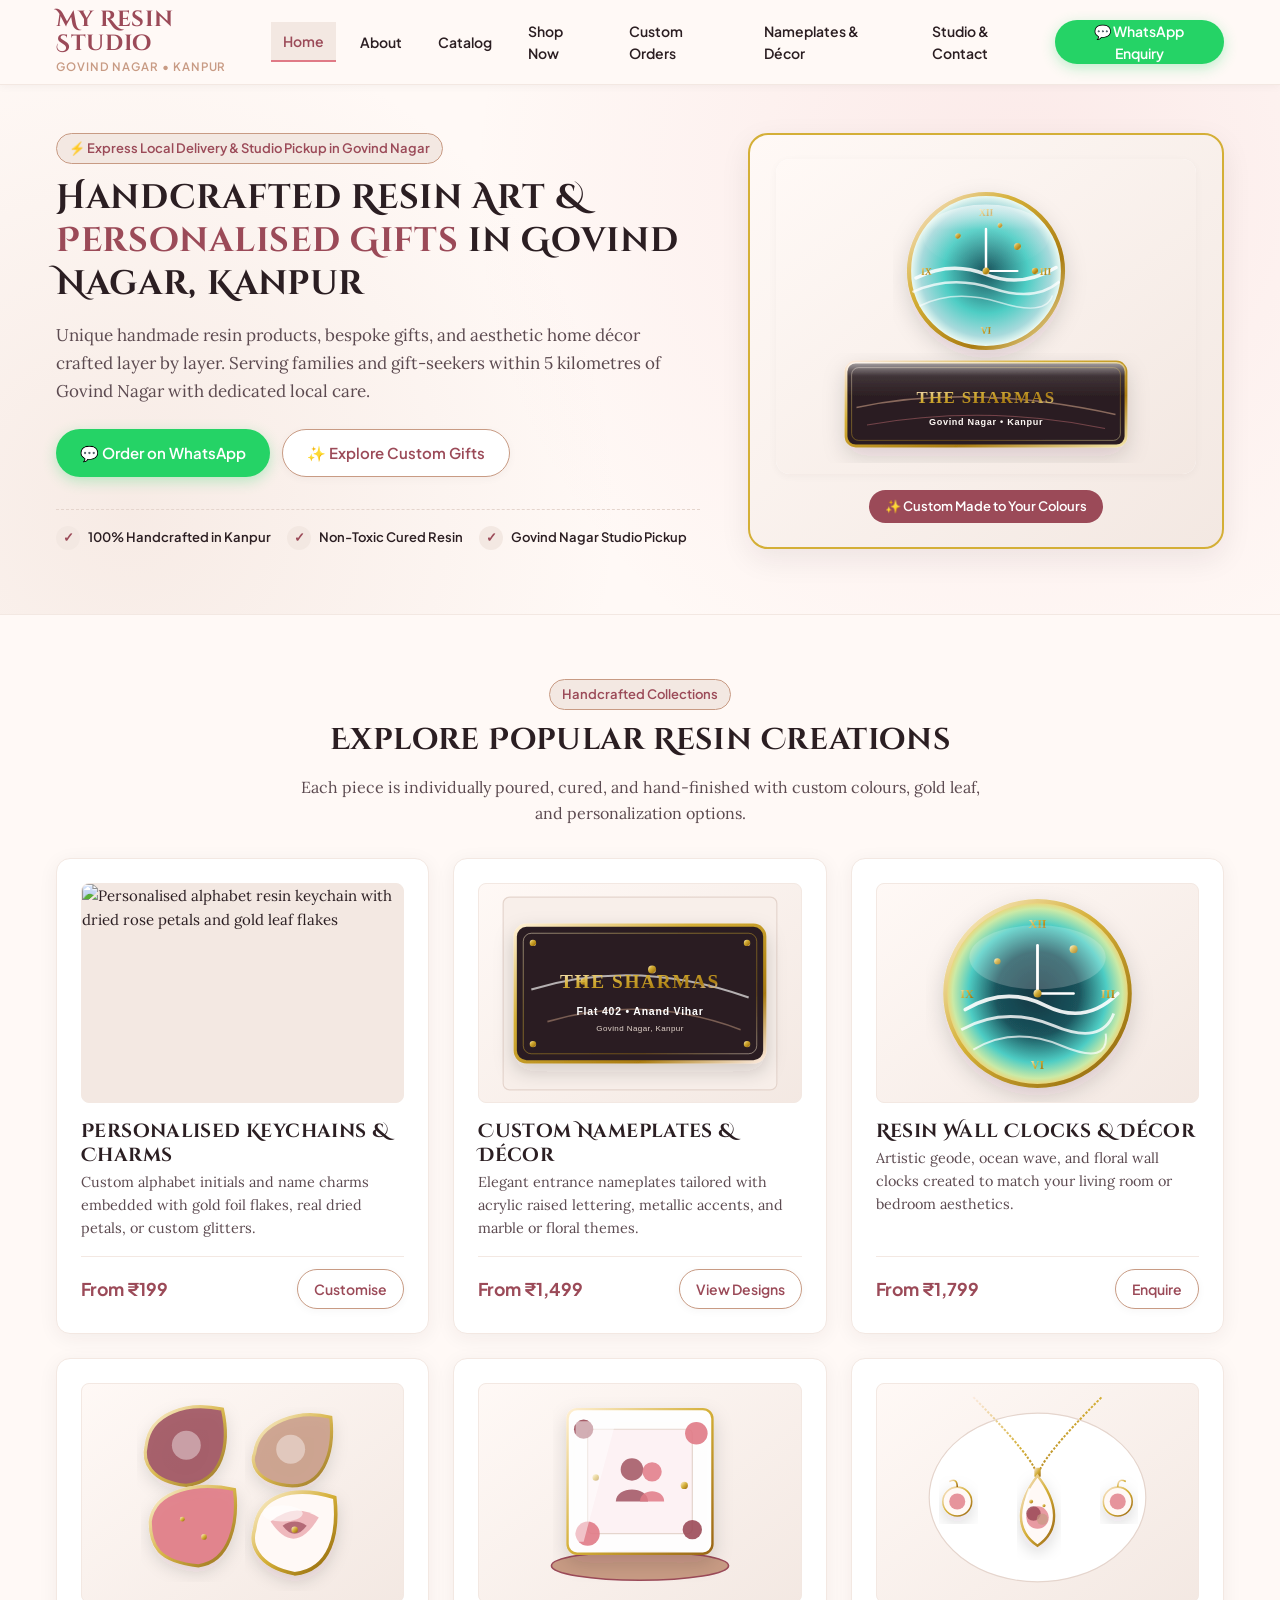
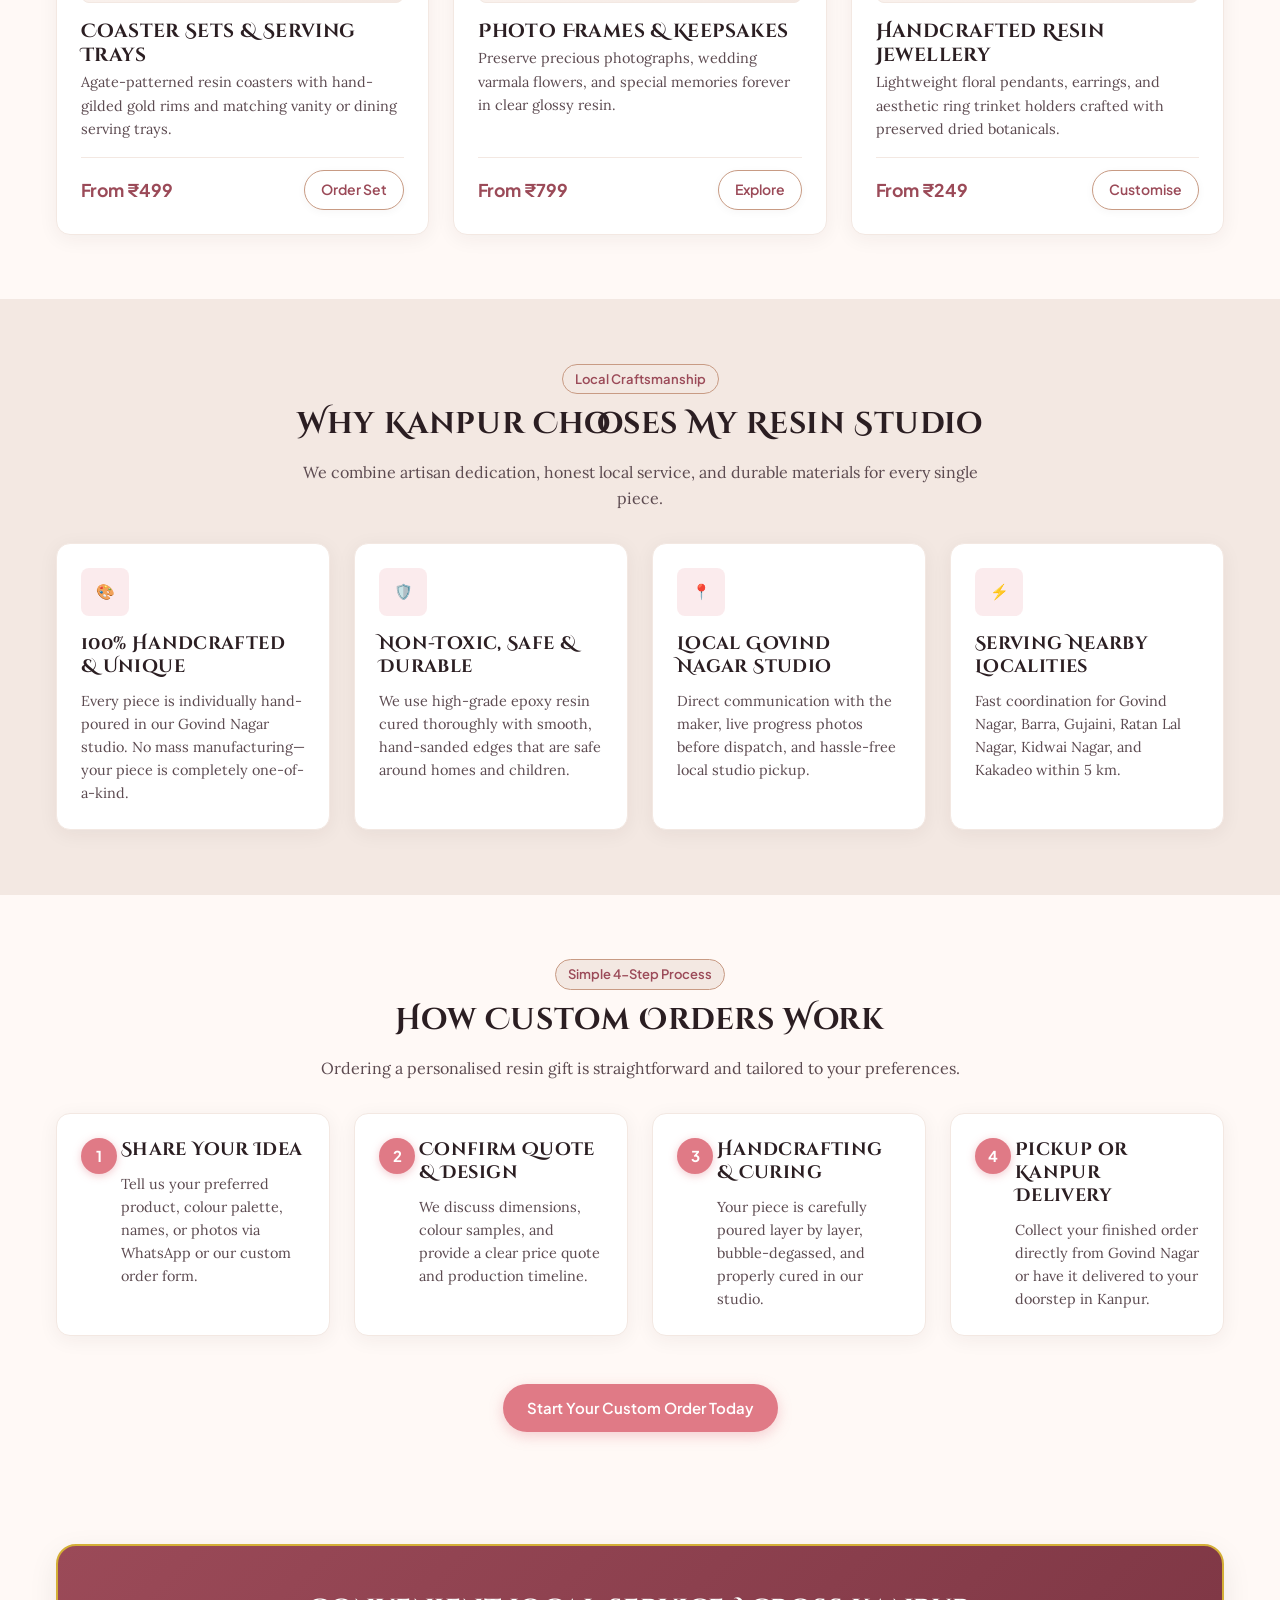
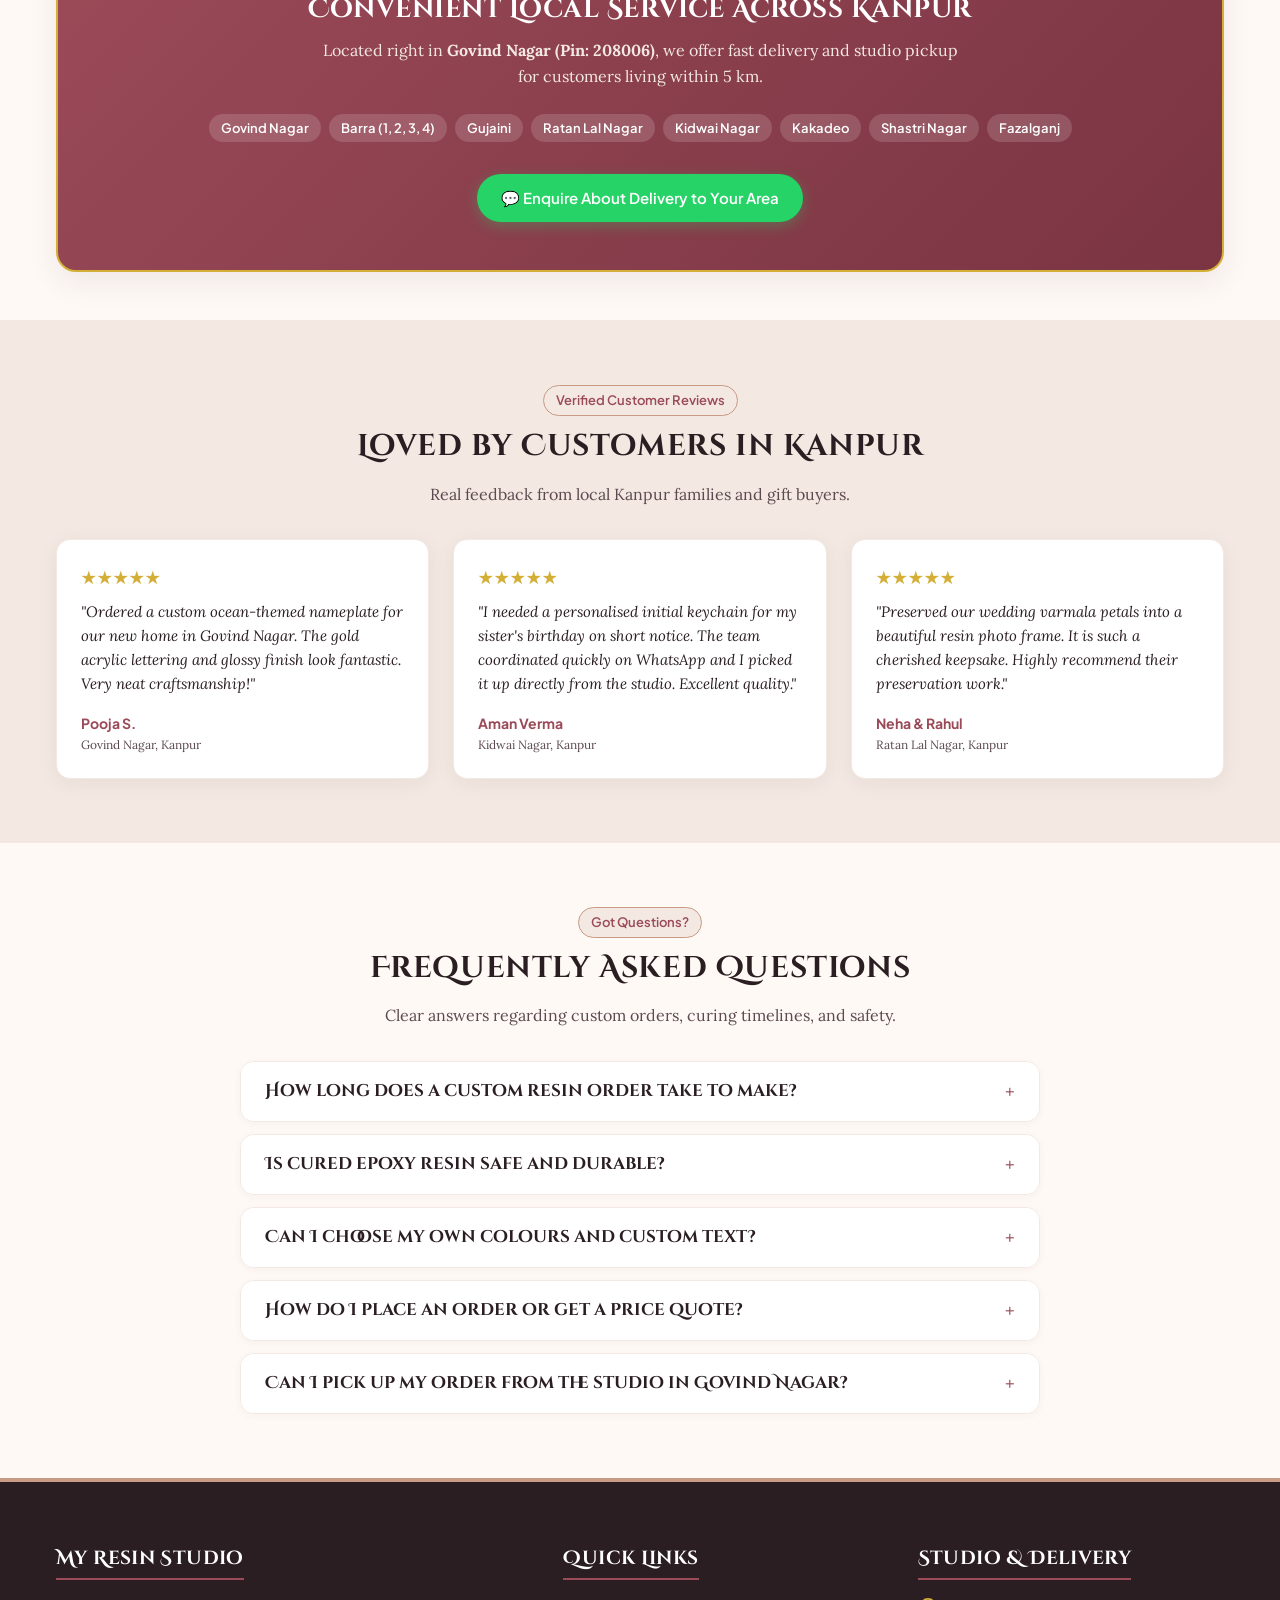
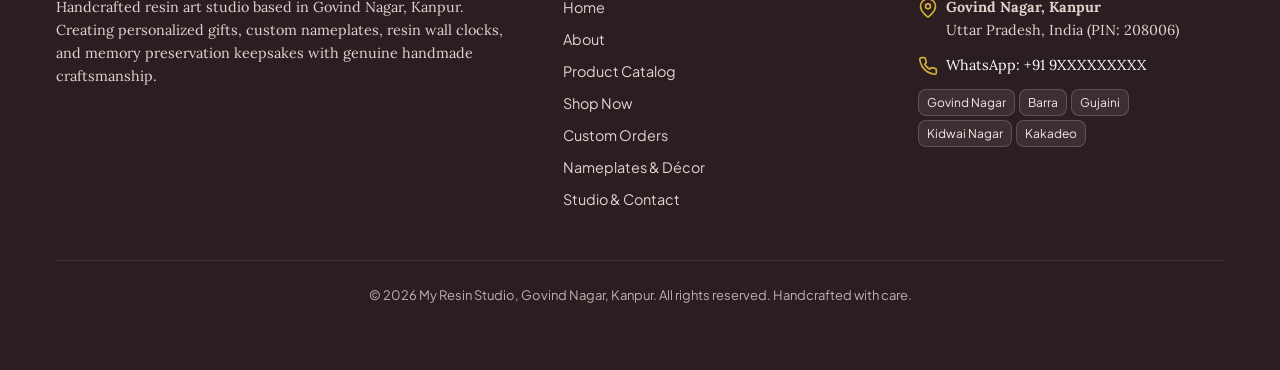
==== commit cbfceb18: "Update index.html" ====
--- a/index.html
+++ b/index.html
@@ -103,7 +103,7 @@
           <!-- Card 1: Keychains -->
           <article class="card product-card">
             <div class="product-visual">
-              <img src="images/keychain-alphabet.svg" alt="Personalised alphabet resin keychain with dried rose petals and gold leaf flakes" width="400" height="300" loading="lazy">
+              <img src="images/Gemini_Generated_Image_gtqj98gtqj98gtq9.png" alt="Personalised alphabet resin keychain with dried rose petals and gold leaf flakes" width="400" height="300" loading="lazy">
             </div>
             <div class="product-content">
               <h3 class="product-title">Personalised Keychains &amp; Charms</h3>
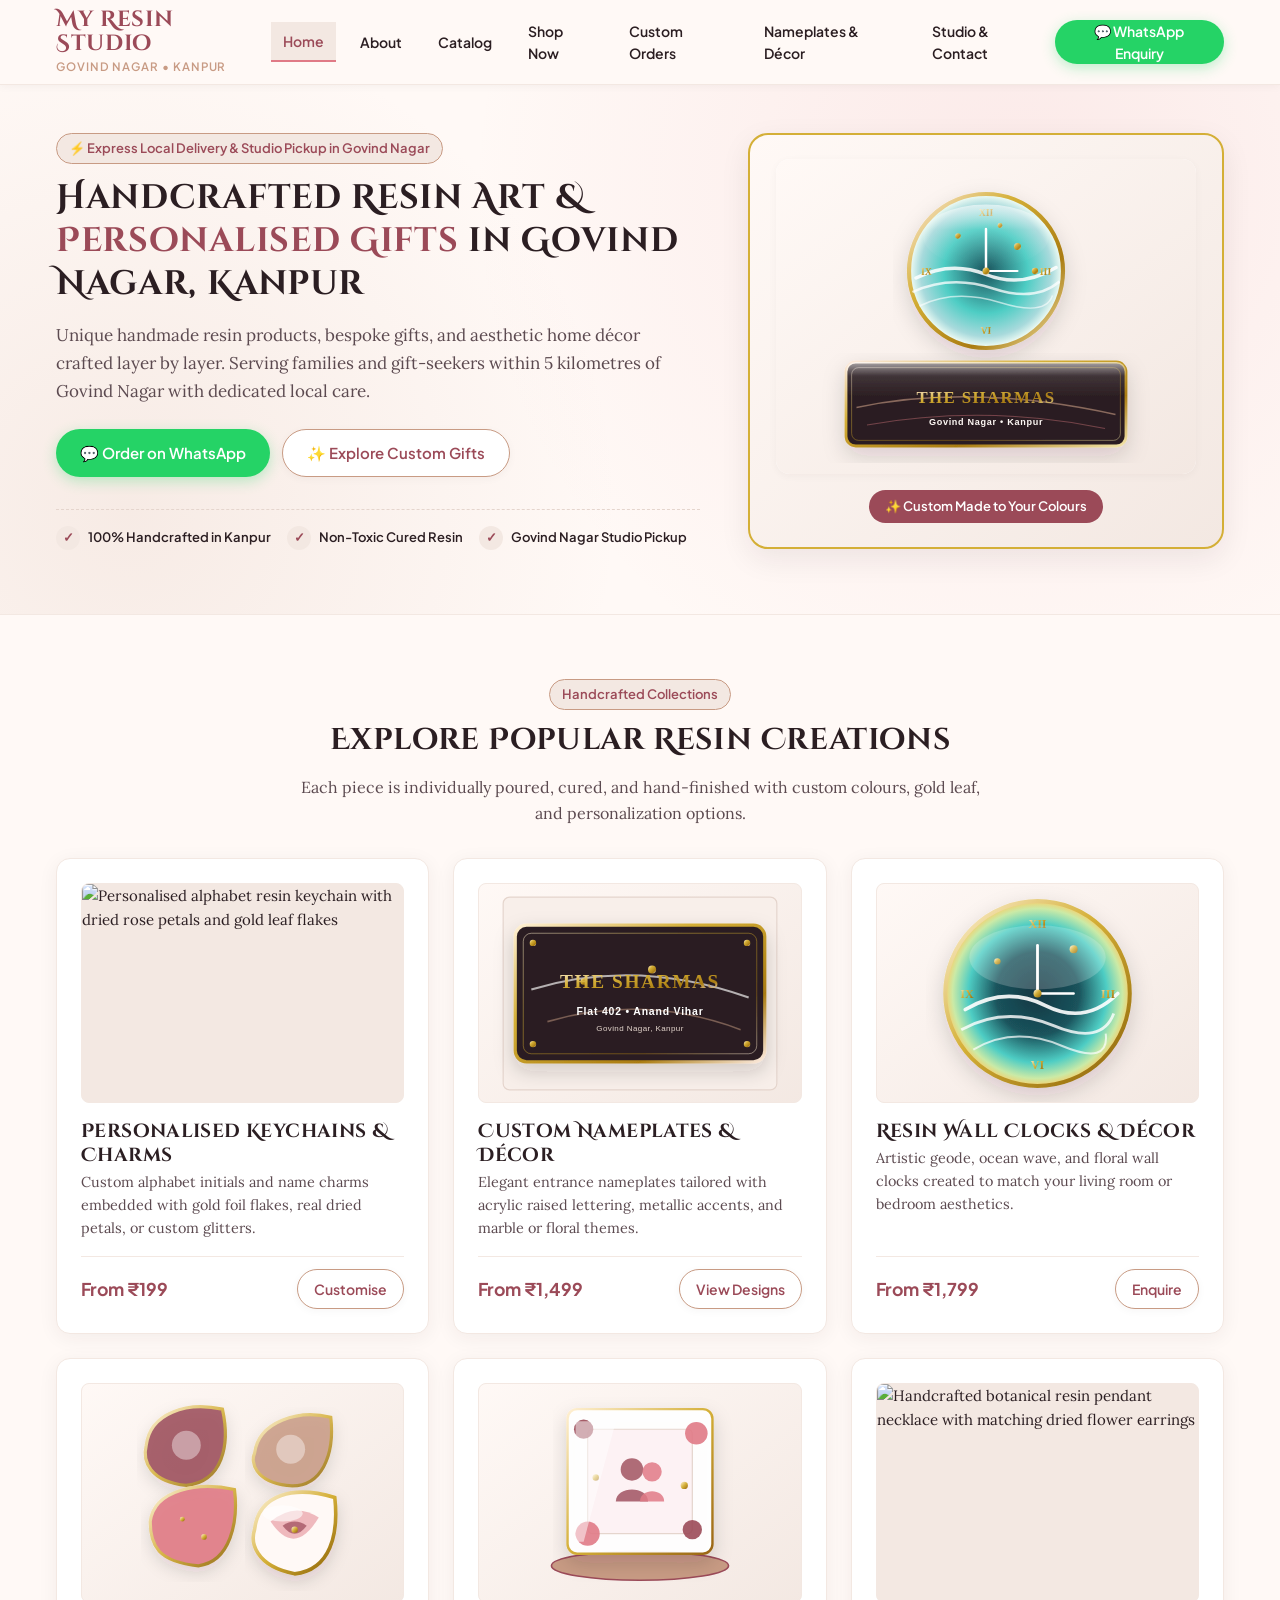
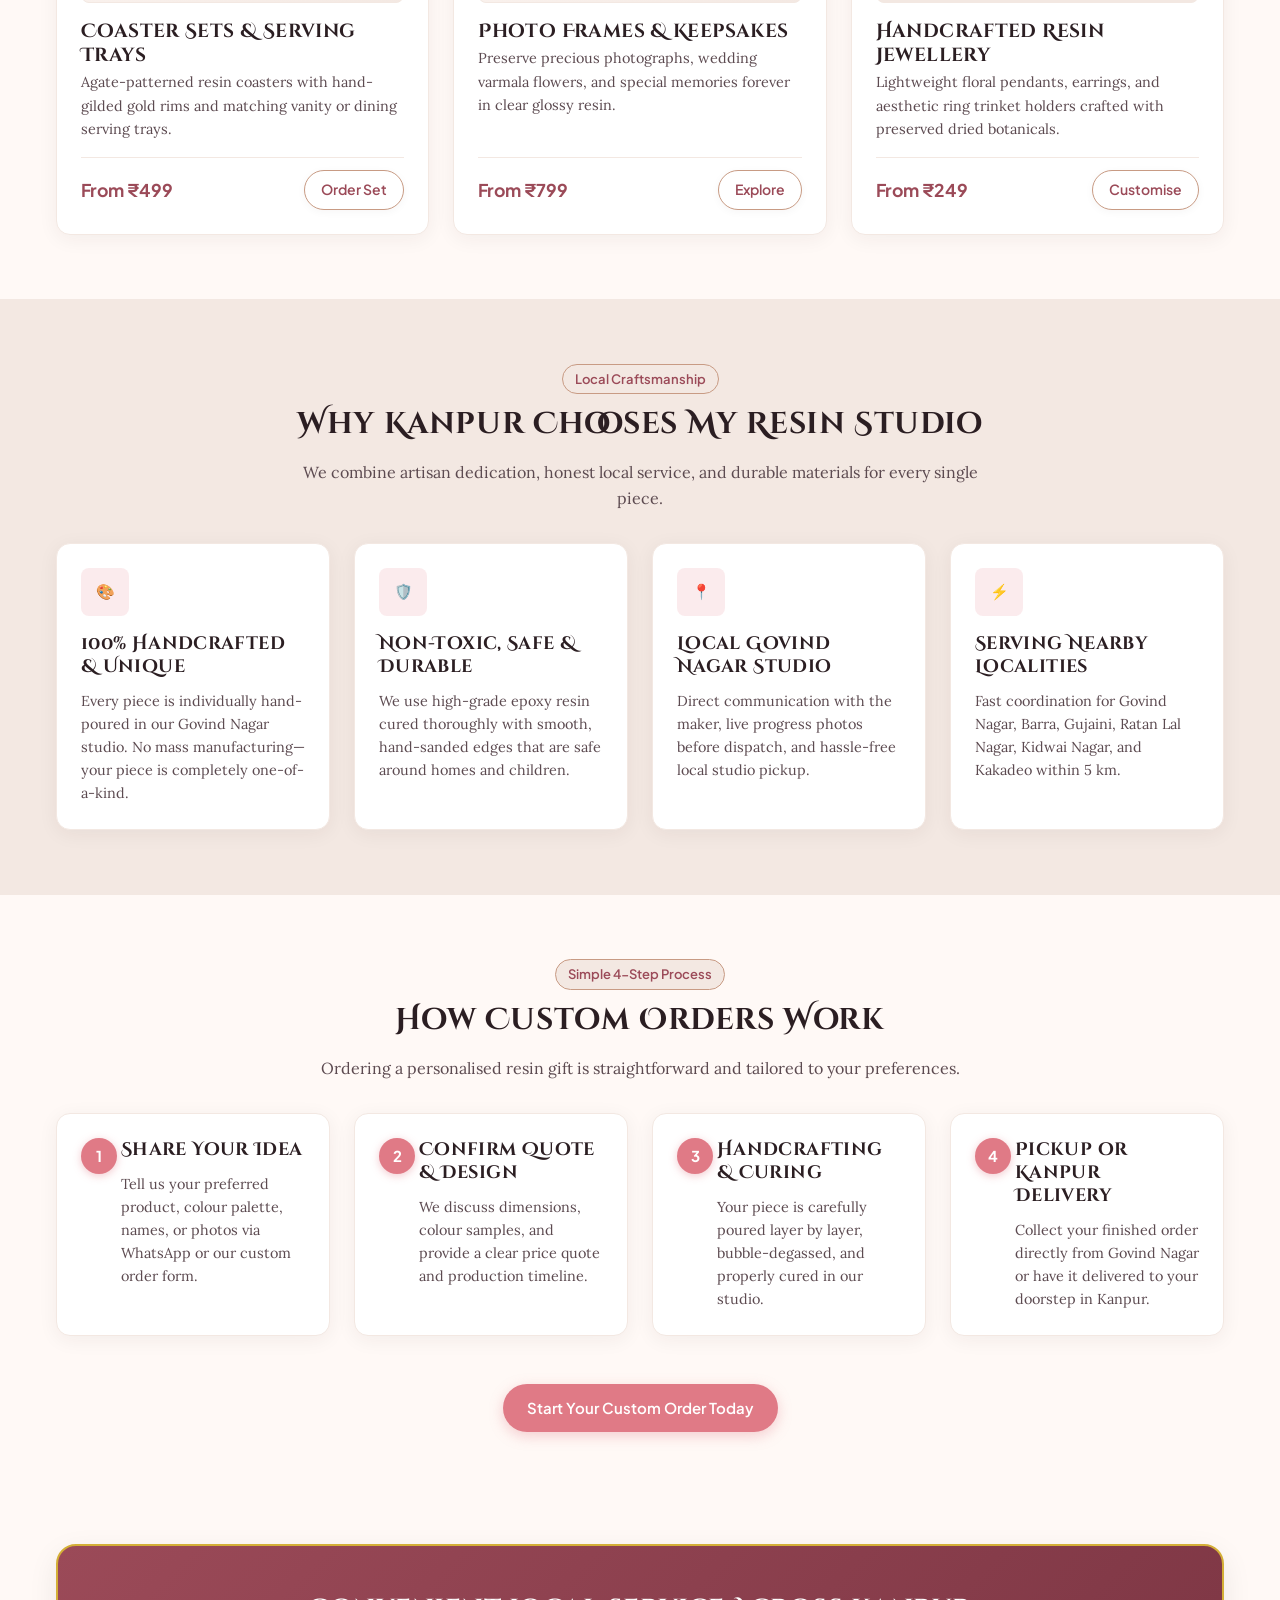
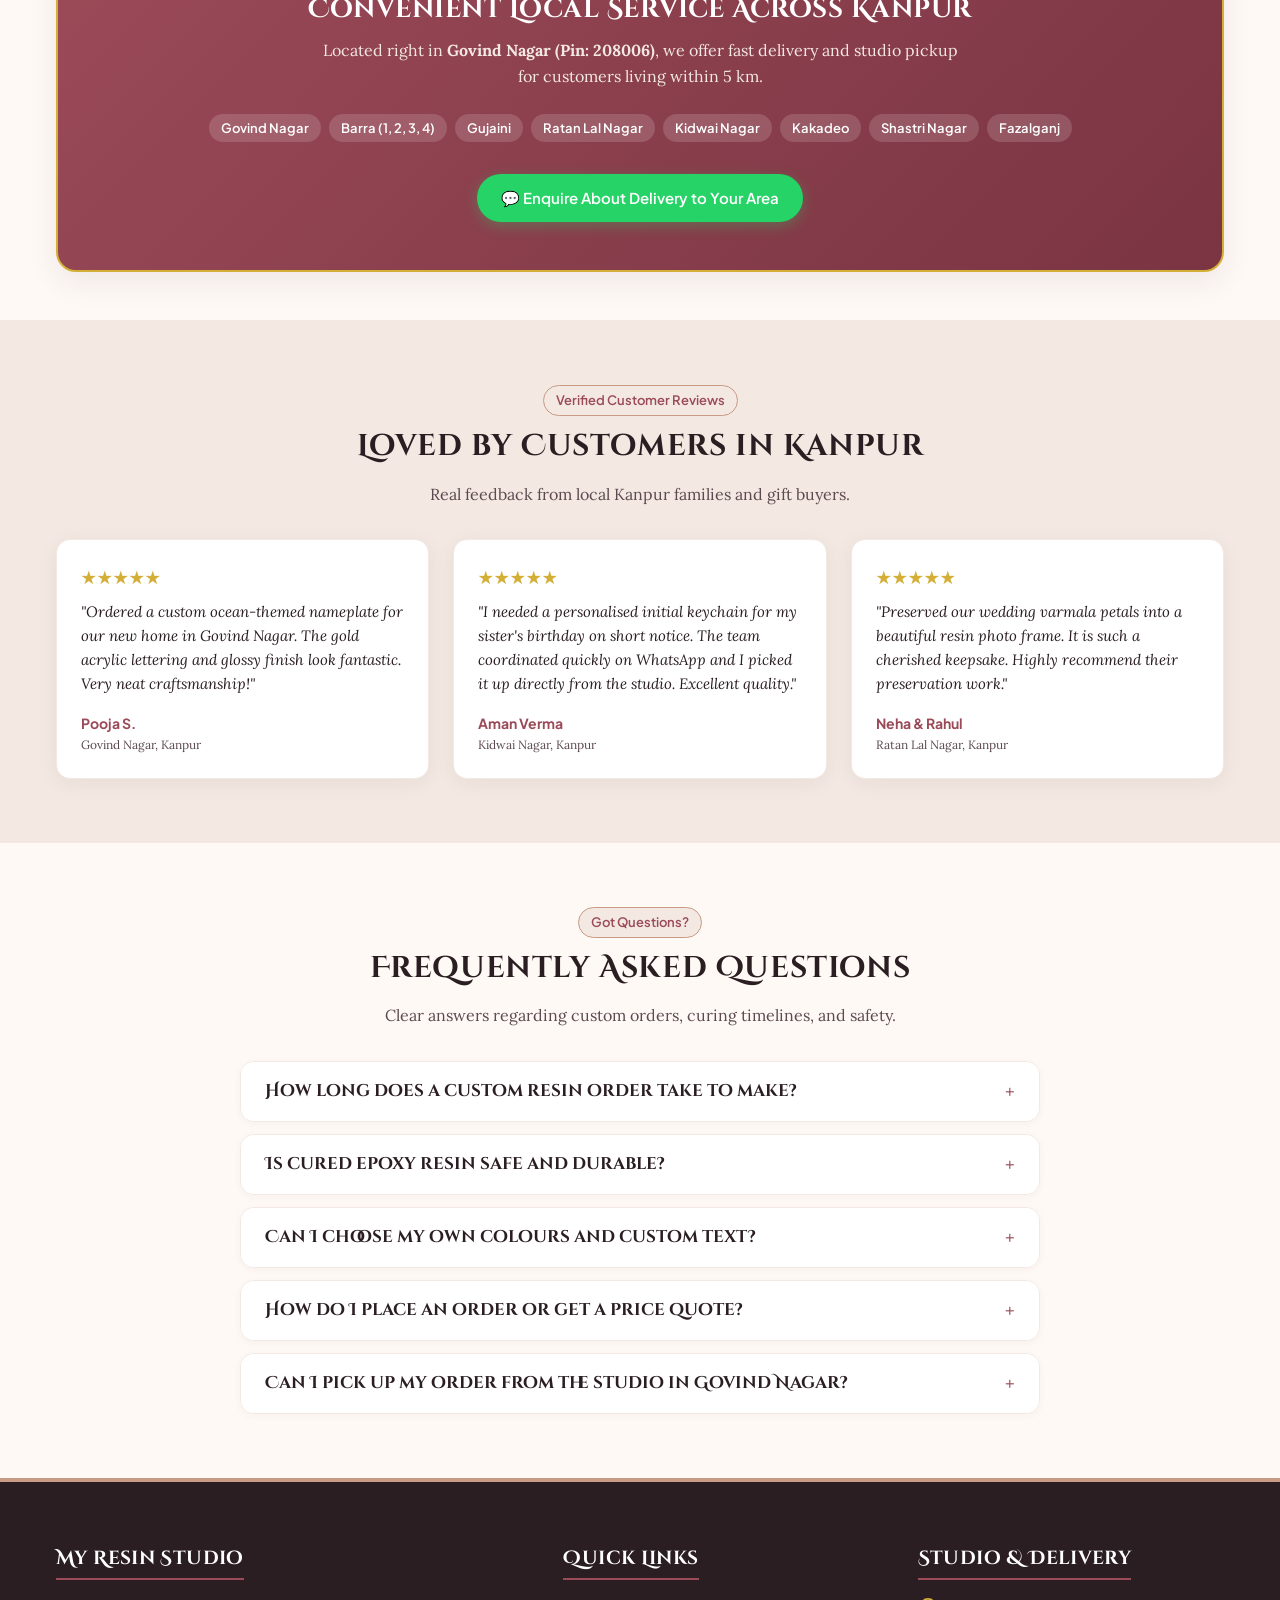
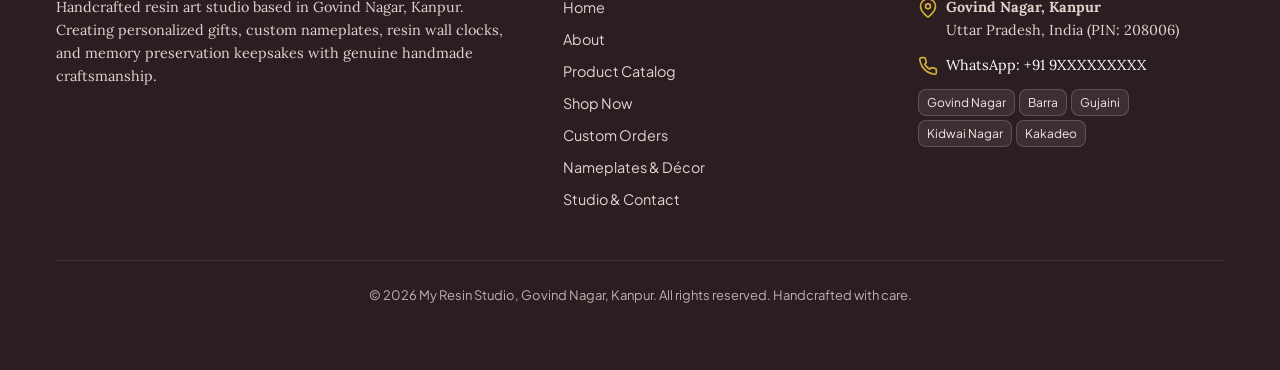
==== commit b35f67d6: "Update index.html" ====
--- a/index.html
+++ b/index.html
@@ -178,7 +178,7 @@
           <!-- Card 6: Resin Jewellery -->
           <article class="card product-card">
             <div class="product-visual">
-              <img src="images/botanical-jewellery.svg" alt="Handcrafted botanical resin pendant necklace with matching dried flower earrings" width="400" height="300" loading="lazy">
+              <img src="images/7.png" alt="Handcrafted botanical resin pendant necklace with matching dried flower earrings" width="400" height="300" loading="lazy">
             </div>
             <div class="product-content">
               <h3 class="product-title">Handcrafted Resin Jewellery</h3>
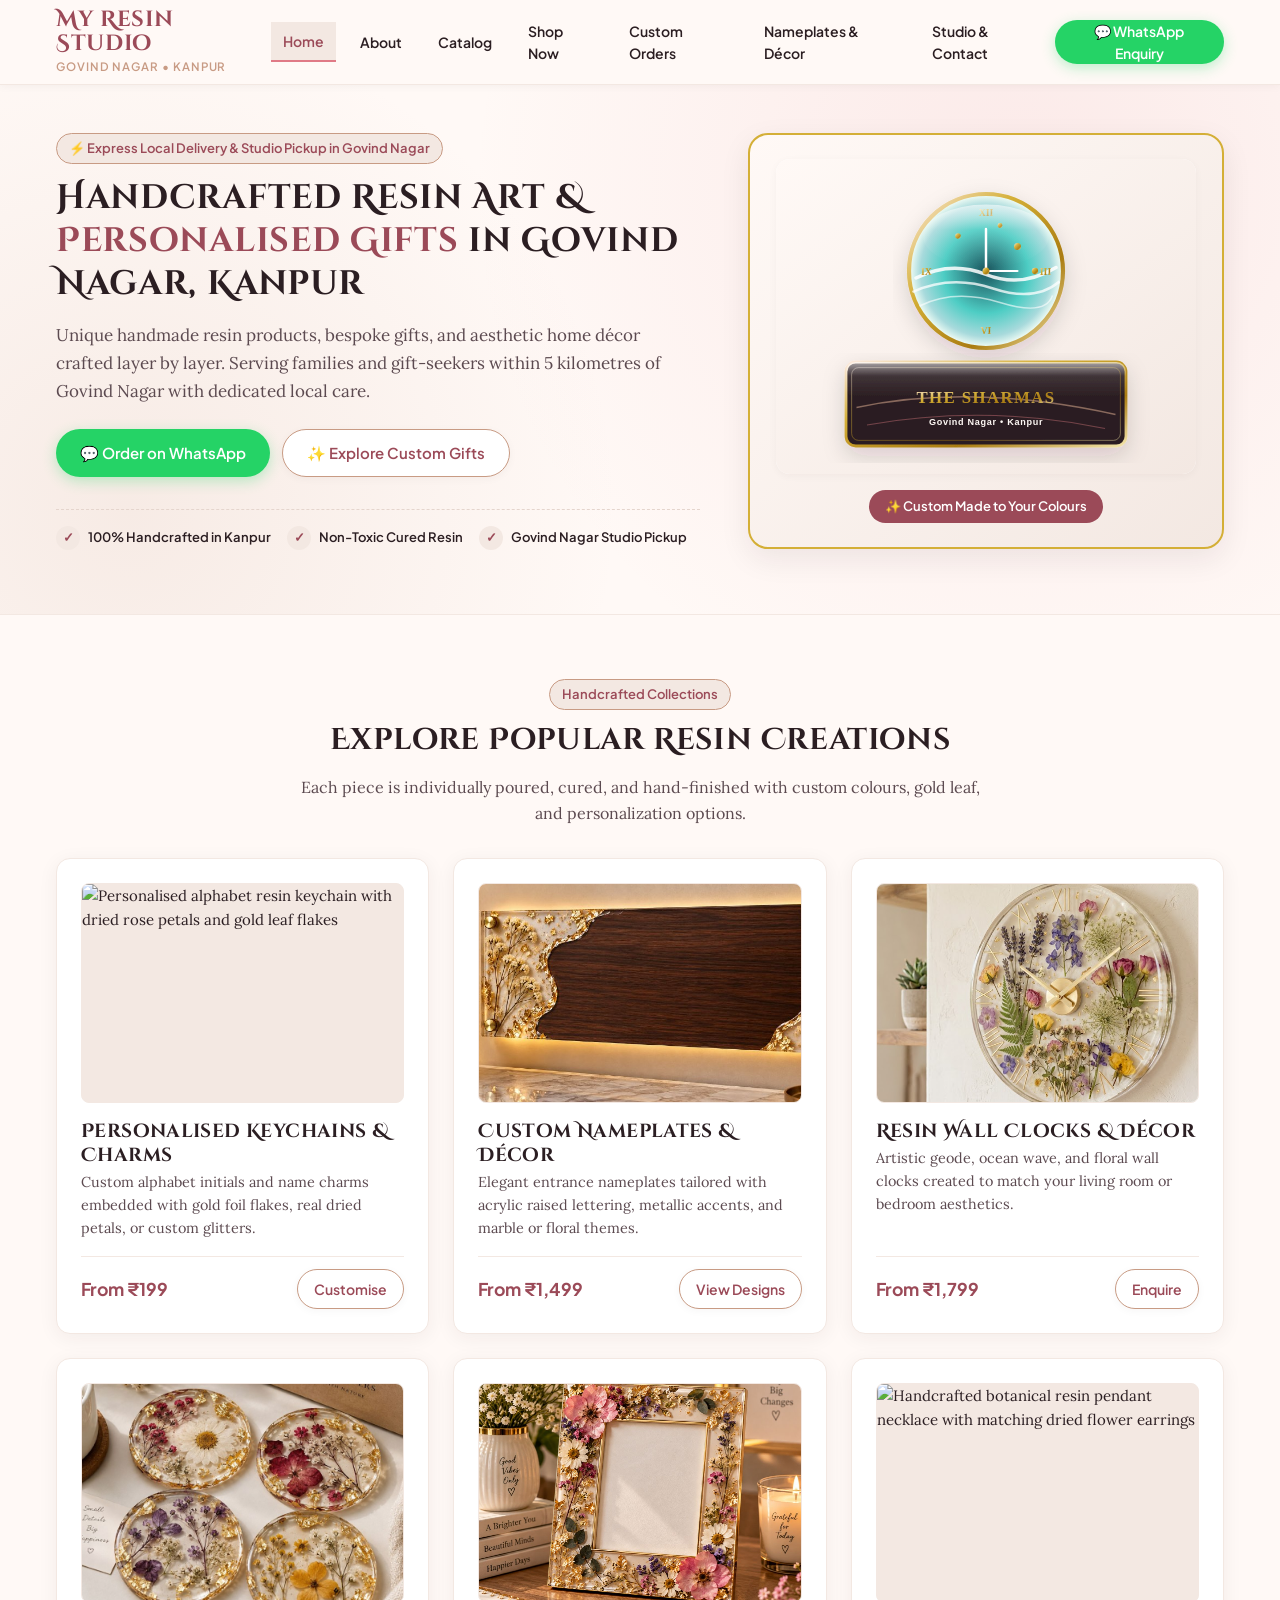
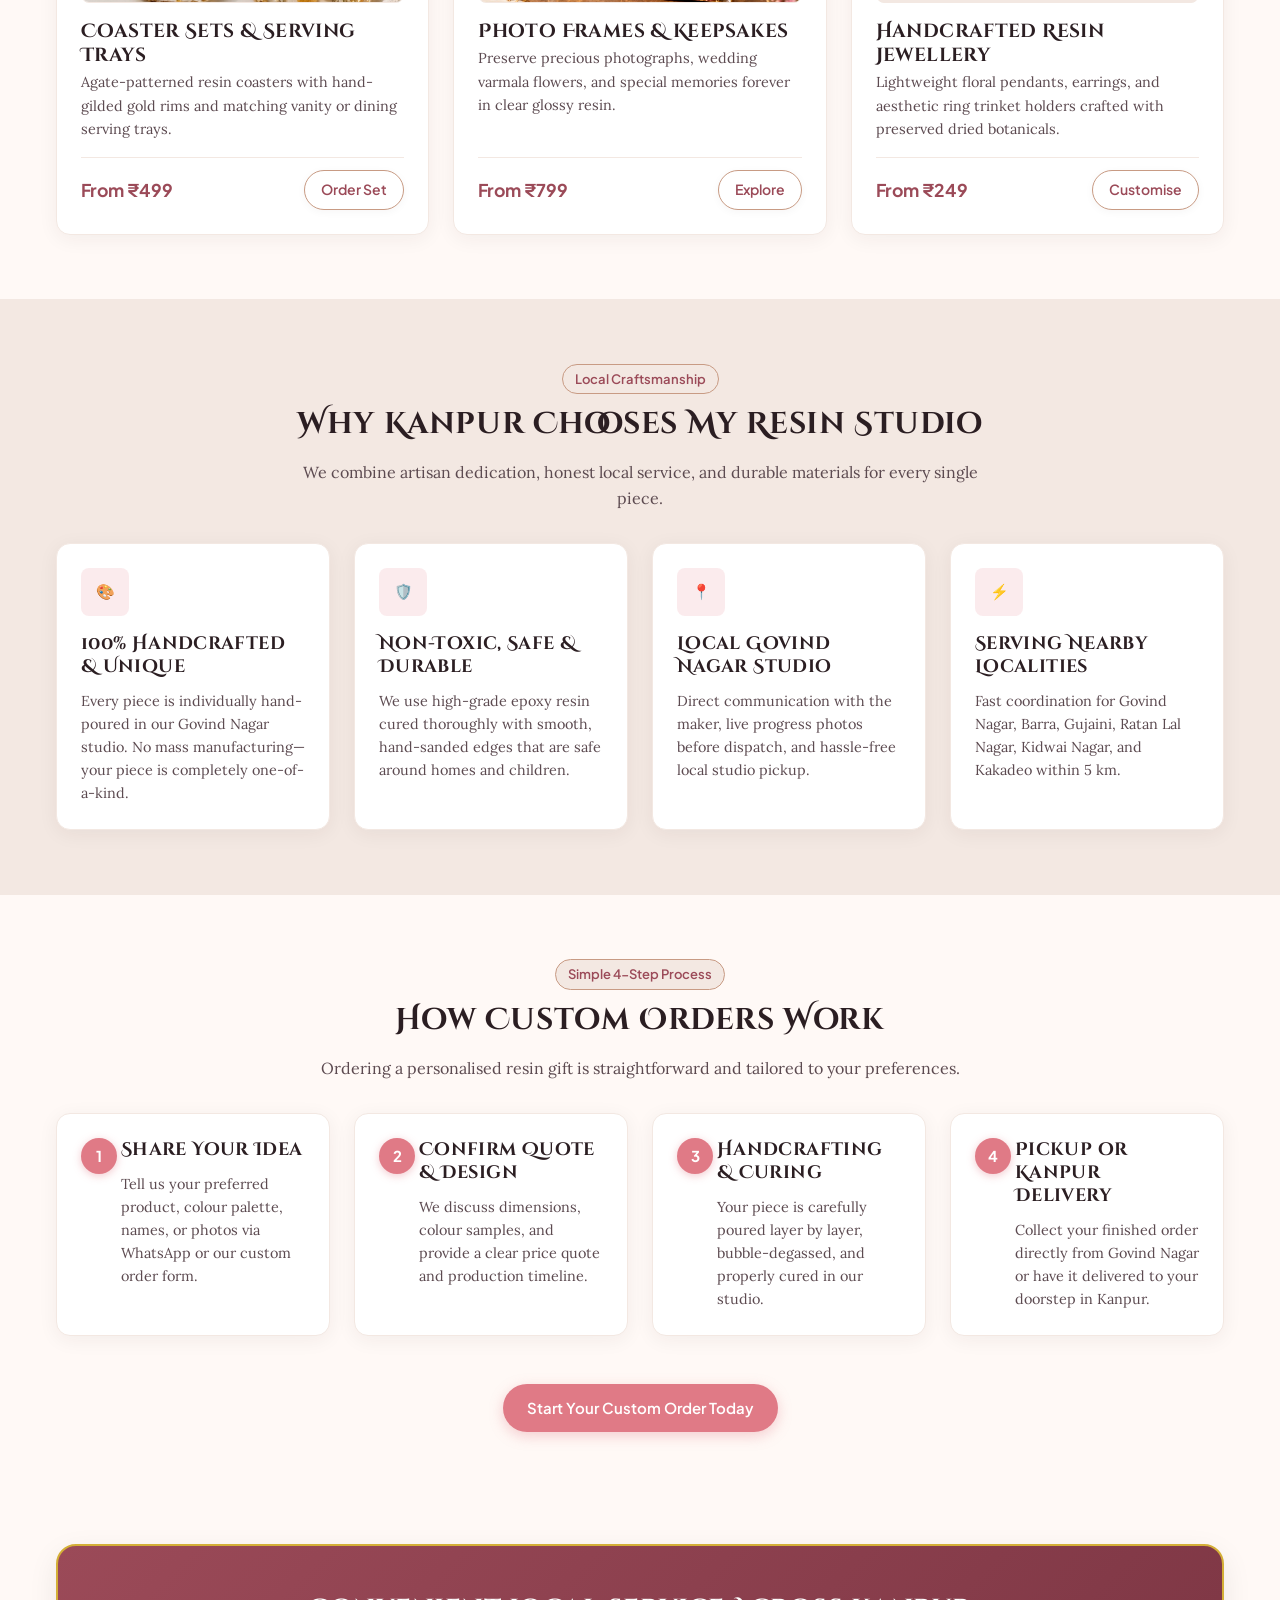
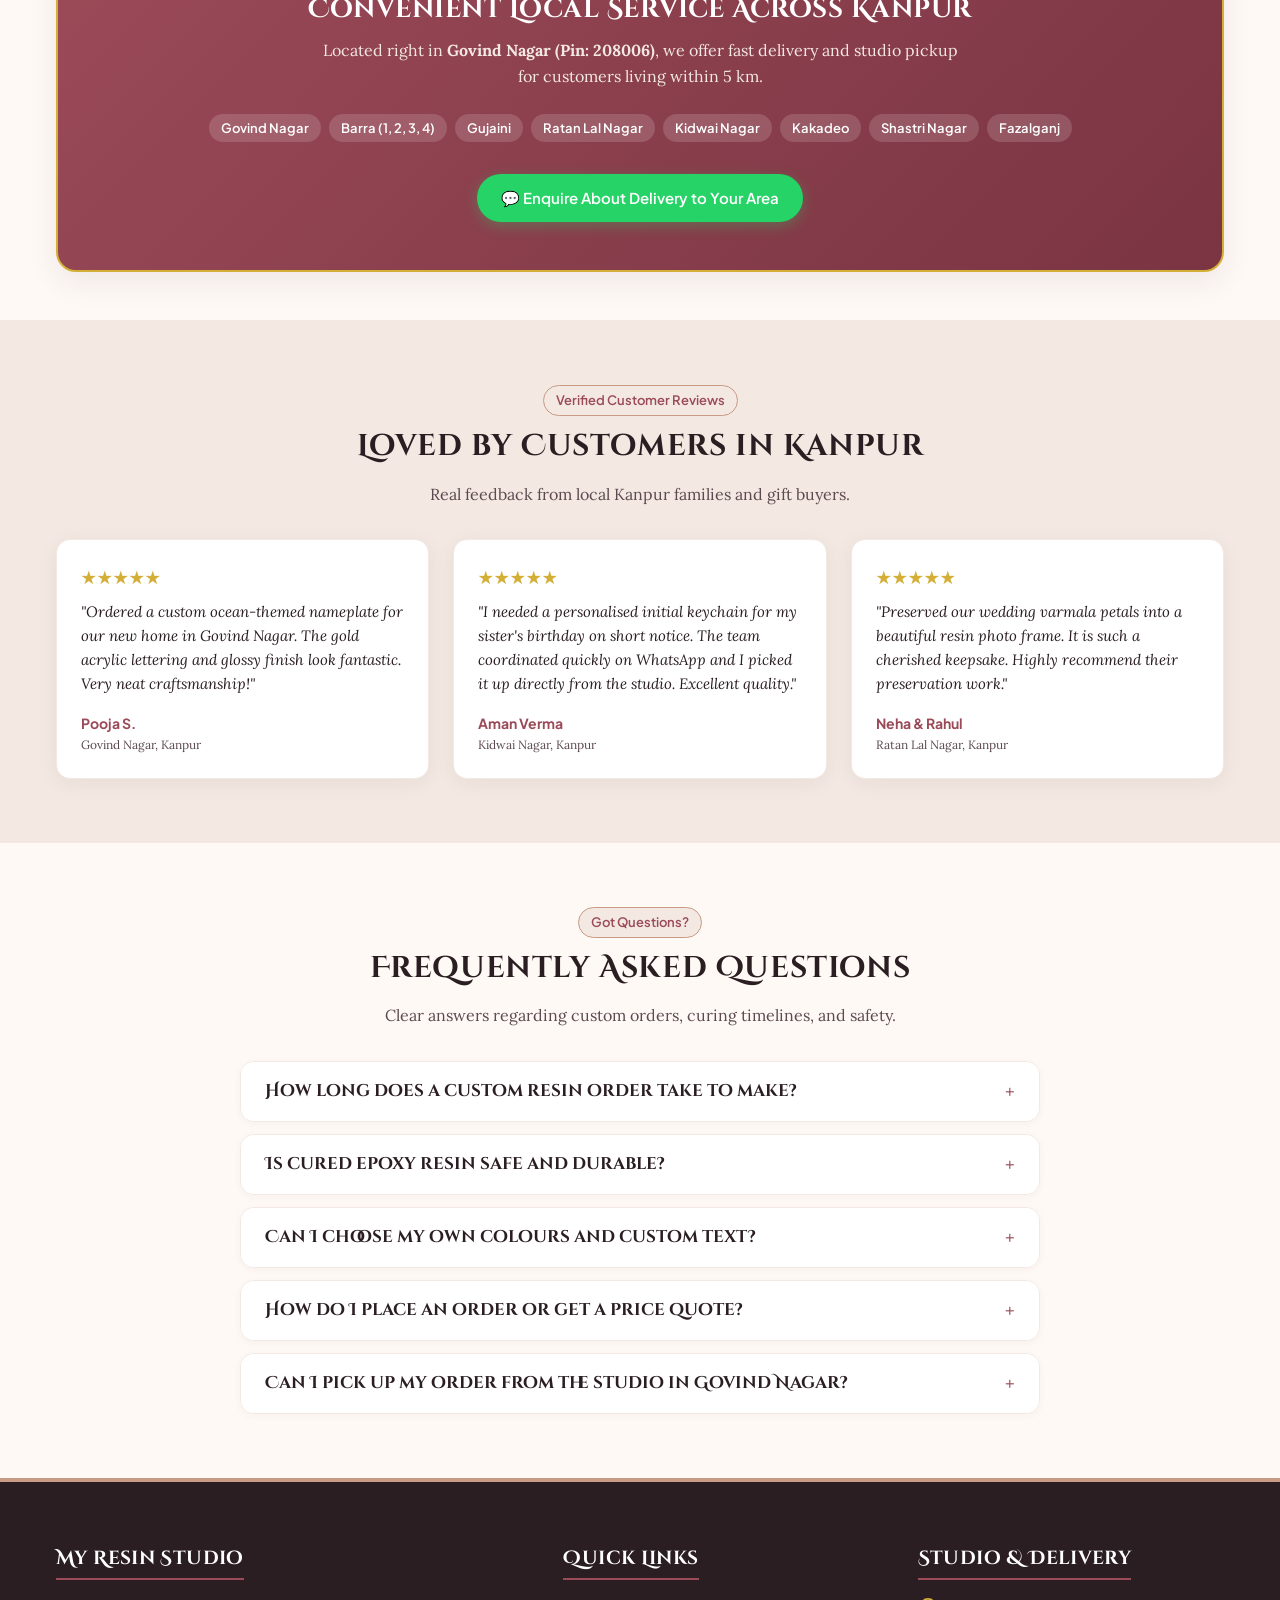
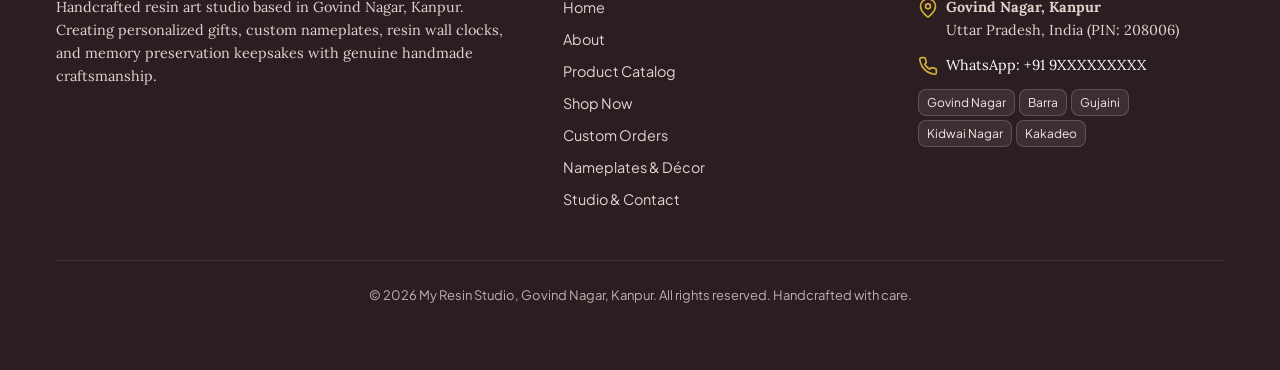
==== commit 84660ec9: "Update index.html" ====
--- a/index.html
+++ b/index.html
@@ -118,7 +118,7 @@
           <!-- Card 2: Nameplates -->
           <article class="card product-card">
             <div class="product-visual">
-              <img src="images/nameplate-entrance.svg" alt="Luxury handcrafted resin entrance nameplate with gold 3D acrylic letters and marble background" width="400" height="300" loading="lazy">
+              <img src="images/14.jpg" alt="Luxury handcrafted resin entrance nameplate with gold 3D acrylic letters and marble background" width="400" height="300" loading="lazy">
             </div>
             <div class="product-content">
               <h3 class="product-title">Custom Nameplates &amp; Décor</h3>
@@ -133,7 +133,7 @@
           <!-- Card 3: Wall Clocks -->
           <article class="card product-card">
             <div class="product-visual">
-              <img src="images/wall-clock-ocean.svg" alt="Ocean theme resin wall clock with multi-layered sea froth and gold Roman numerals" width="400" height="300" loading="lazy">
+              <img src="images/12.png" alt="Ocean theme resin wall clock with multi-layered sea froth and gold Roman numerals" width="400" height="300" loading="lazy">
             </div>
             <div class="product-content">
               <h3 class="product-title">Resin Wall Clocks &amp; Décor</h3>
@@ -148,7 +148,7 @@
           <!-- Card 4: Coasters & Trays -->
           <article class="card product-card">
             <div class="product-visual">
-              <img src="images/coaster-set-agate.svg" alt="Set of 4 handmade agate resin coasters with gold gilded rims and blush pink marble veins" width="400" height="300" loading="lazy">
+              <img src="images/13.jpg" alt="Set of 4 handmade agate resin coasters with gold gilded rims and blush pink marble veins" width="400" height="300" loading="lazy">
             </div>
             <div class="product-content">
               <h3 class="product-title">Coaster Sets &amp; Serving Trays</h3>
@@ -163,7 +163,7 @@
           <!-- Card 5: Keepsakes & Frames -->
           <article class="card product-card">
             <div class="product-visual">
-              <img src="images/keepsake-preservation.svg" alt="Crystal clear resin photo block preserving wedding varmala flowers and photograph" width="400" height="300" loading="lazy">
+              <img src="images/16.jpg" alt="Crystal clear resin photo block preserving wedding varmala flowers and photograph" width="400" height="300" loading="lazy">
             </div>
             <div class="product-content">
               <h3 class="product-title">Photo Frames &amp; Keepsakes</h3>
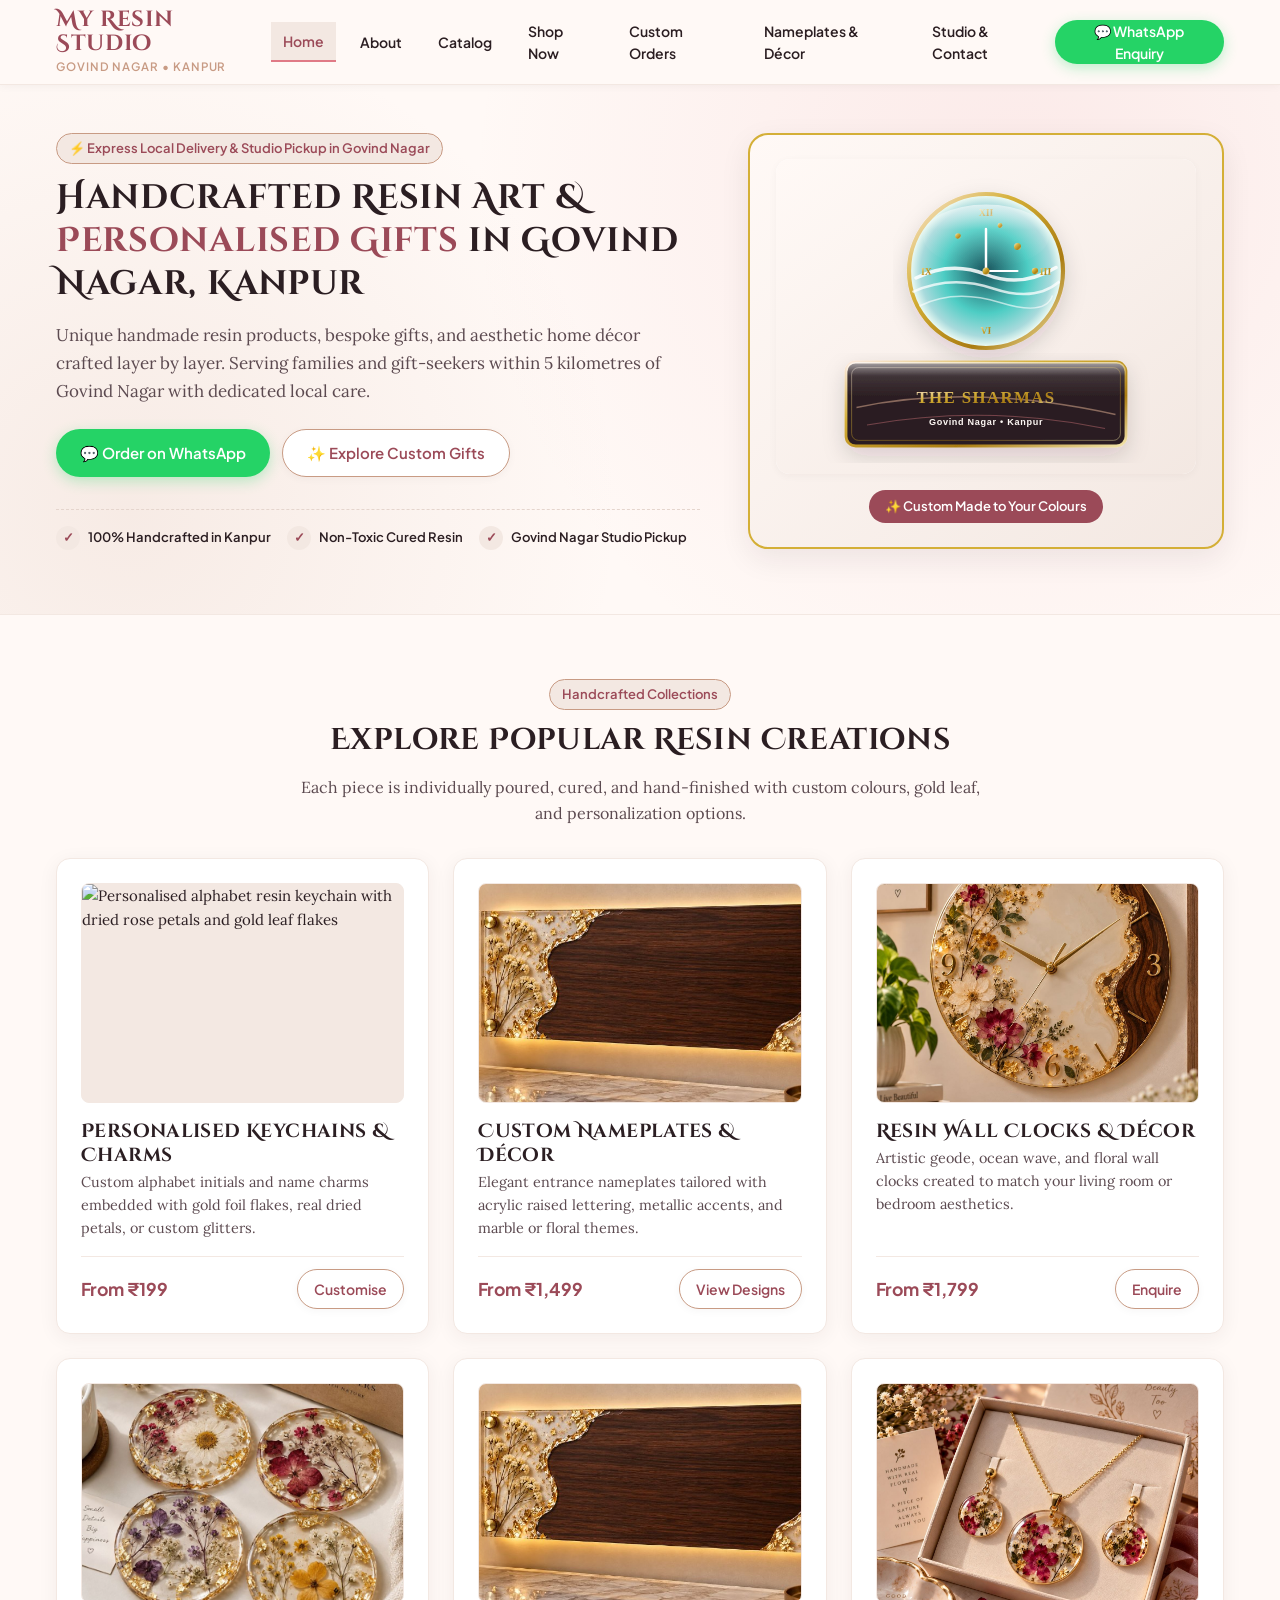
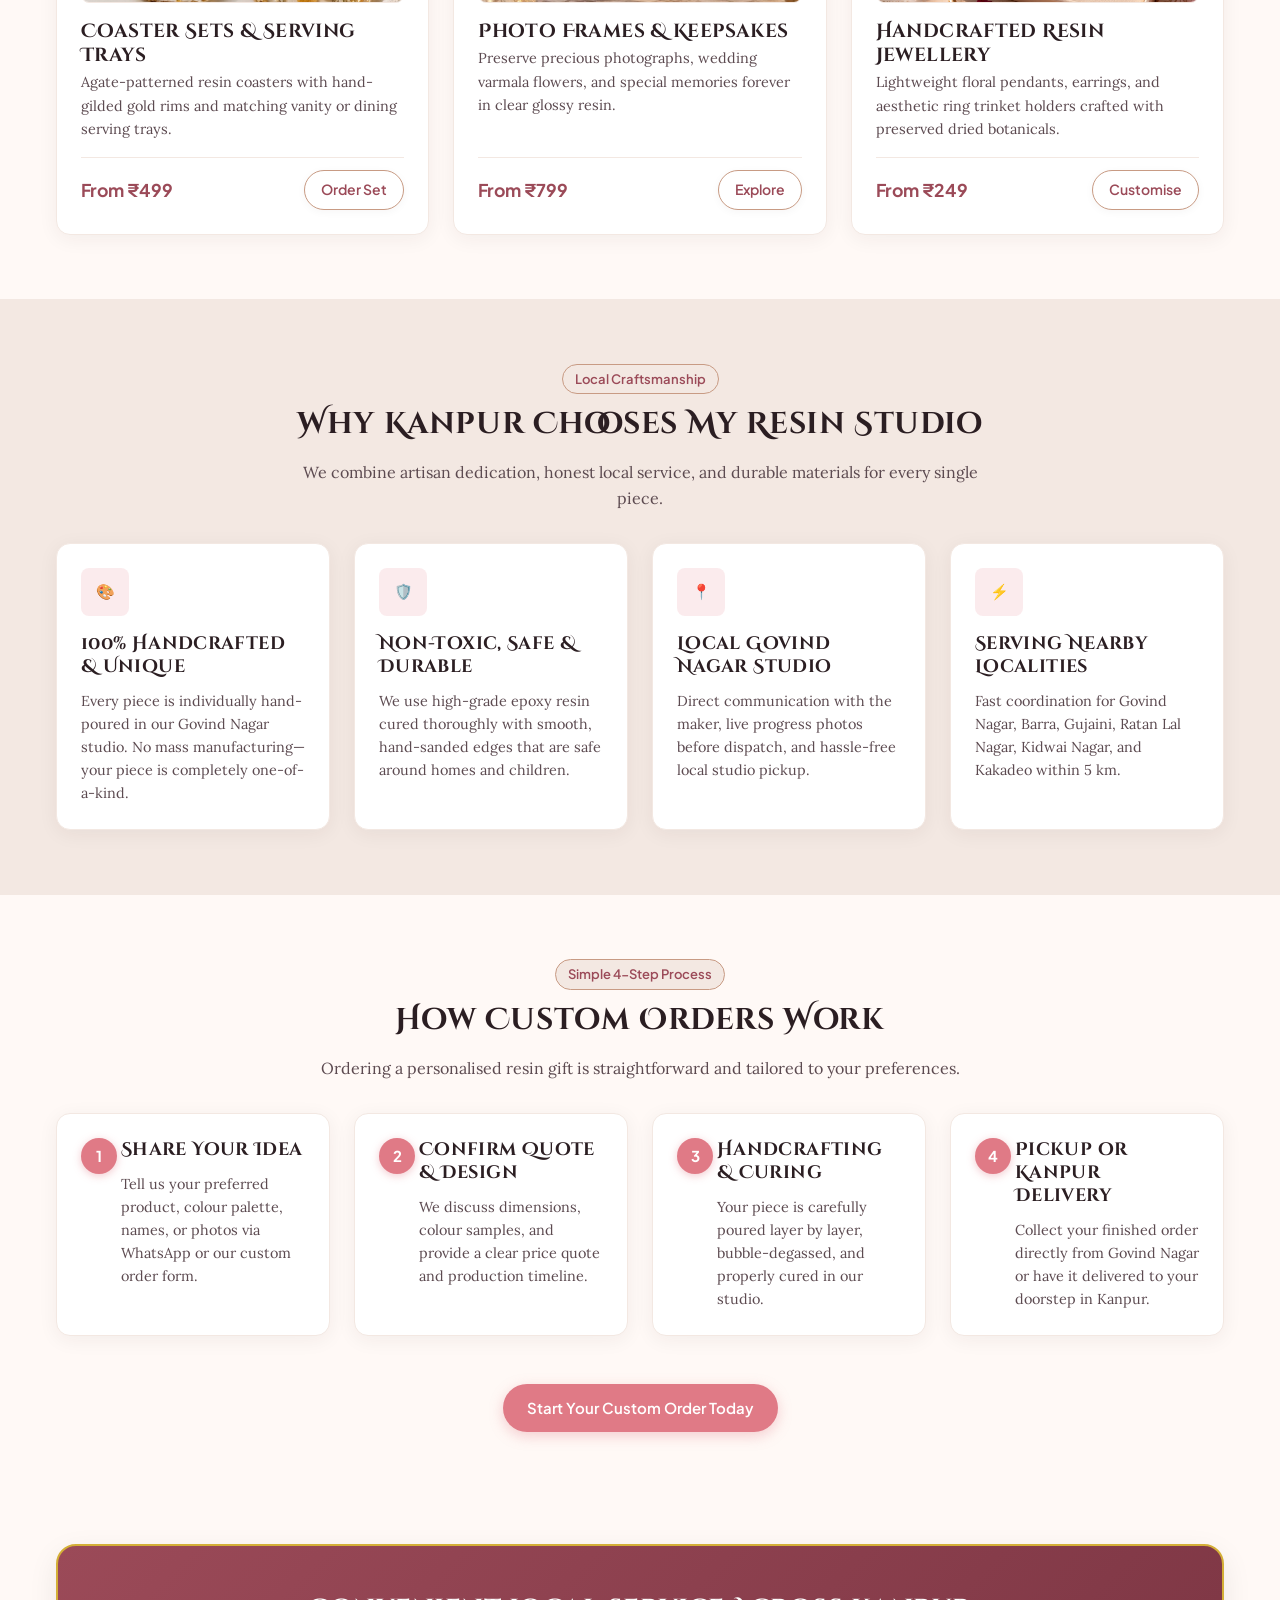
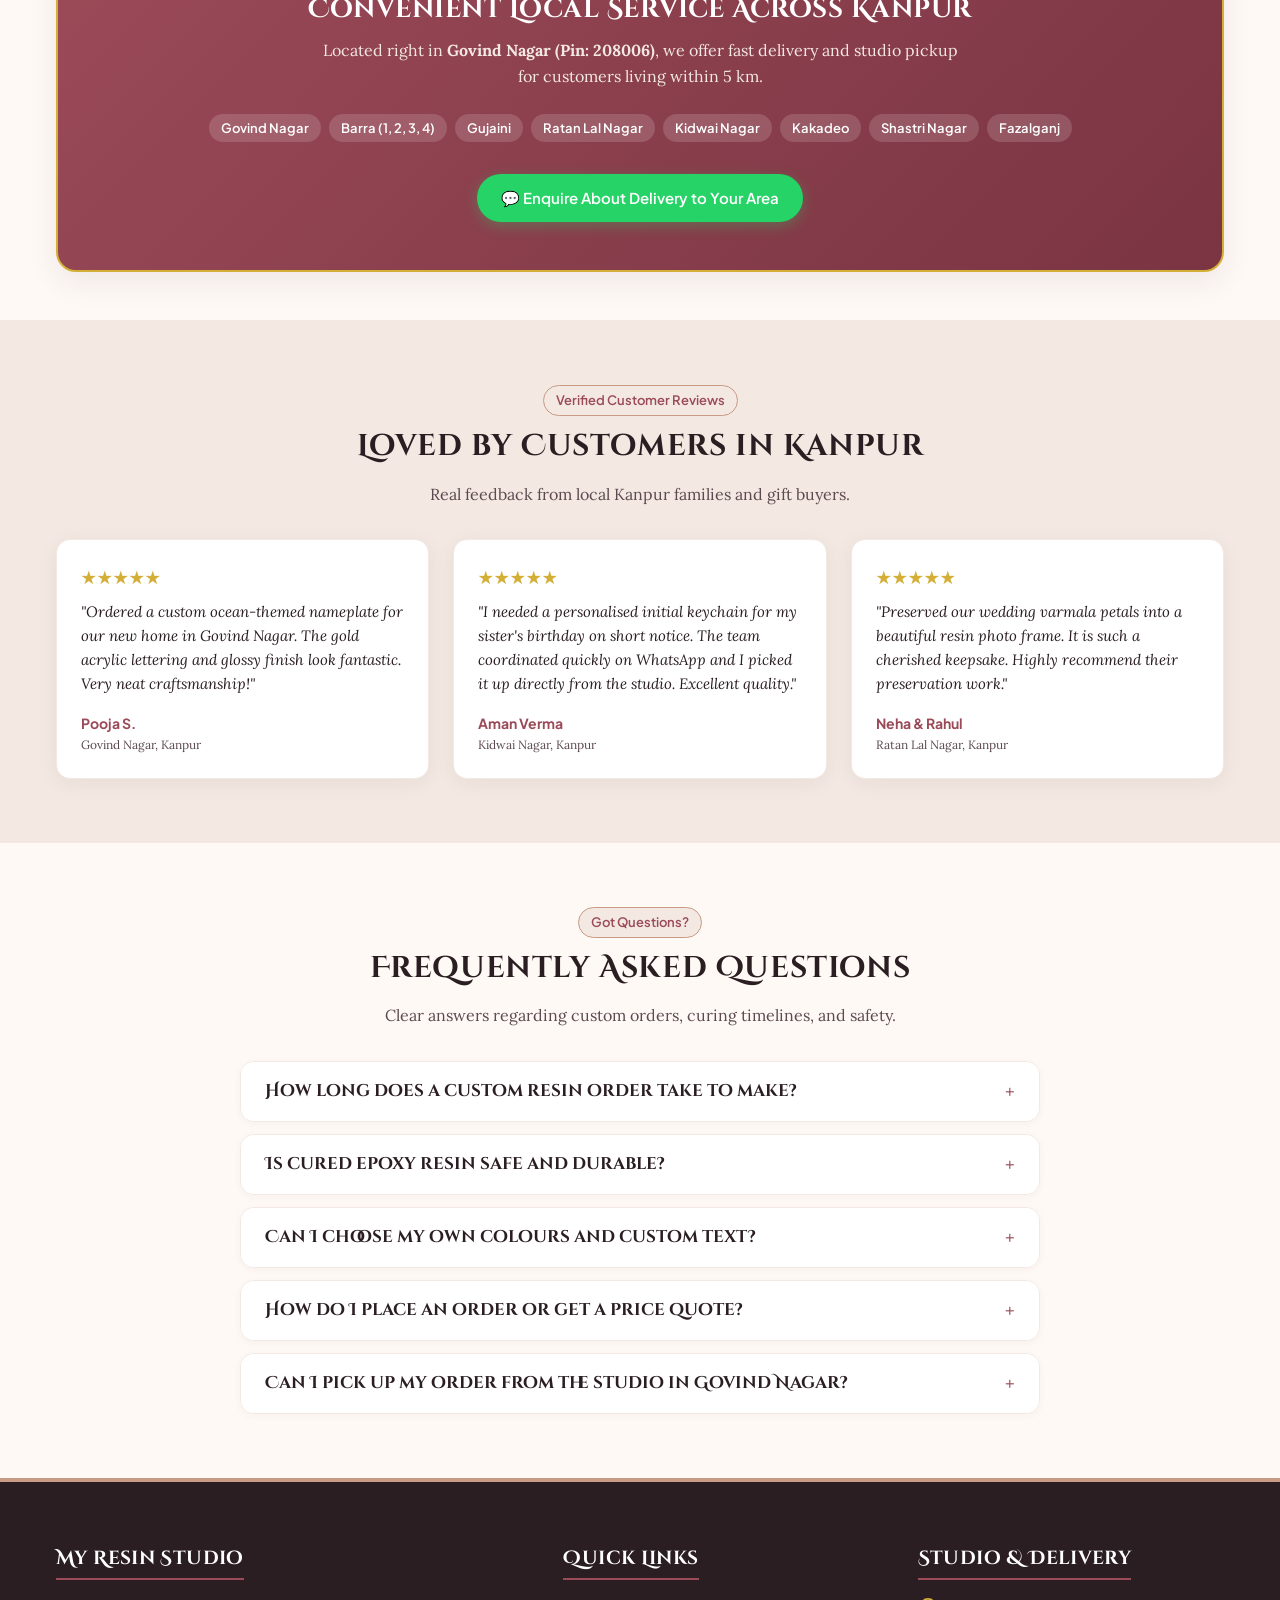
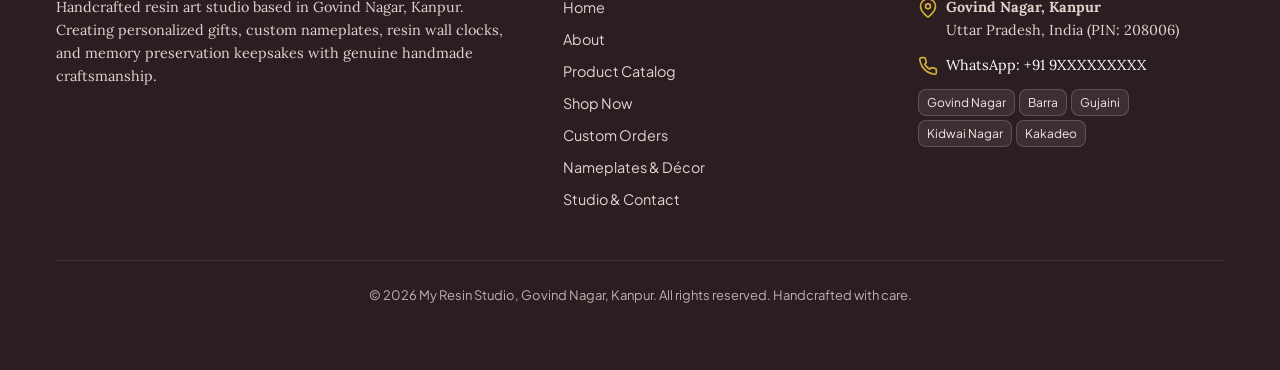
==== commit 33574d85: "Update index.html" ====
--- a/index.html
+++ b/index.html
@@ -133,7 +133,7 @@
           <!-- Card 3: Wall Clocks -->
           <article class="card product-card">
             <div class="product-visual">
-              <img src="images/12.png" alt="Ocean theme resin wall clock with multi-layered sea froth and gold Roman numerals" width="400" height="300" loading="lazy">
+              <img src="images/17.jpg" alt="Ocean theme resin wall clock with multi-layered sea froth and gold Roman numerals" width="400" height="300" loading="lazy">
             </div>
             <div class="product-content">
               <h3 class="product-title">Resin Wall Clocks &amp; Décor</h3>
@@ -163,7 +163,7 @@
           <!-- Card 5: Keepsakes & Frames -->
           <article class="card product-card">
             <div class="product-visual">
-              <img src="images/16.jpg" alt="Crystal clear resin photo block preserving wedding varmala flowers and photograph" width="400" height="300" loading="lazy">
+              <img src="images/14.jpg" alt="Crystal clear resin photo block preserving wedding varmala flowers and photograph" width="400" height="300" loading="lazy">
             </div>
             <div class="product-content">
               <h3 class="product-title">Photo Frames &amp; Keepsakes</h3>
@@ -178,7 +178,7 @@
           <!-- Card 6: Resin Jewellery -->
           <article class="card product-card">
             <div class="product-visual">
-              <img src="images/7.png" alt="Handcrafted botanical resin pendant necklace with matching dried flower earrings" width="400" height="300" loading="lazy">
+              <img src="images/19.jpg" alt="Handcrafted botanical resin pendant necklace with matching dried flower earrings" width="400" height="300" loading="lazy">
             </div>
             <div class="product-content">
               <h3 class="product-title">Handcrafted Resin Jewellery</h3>
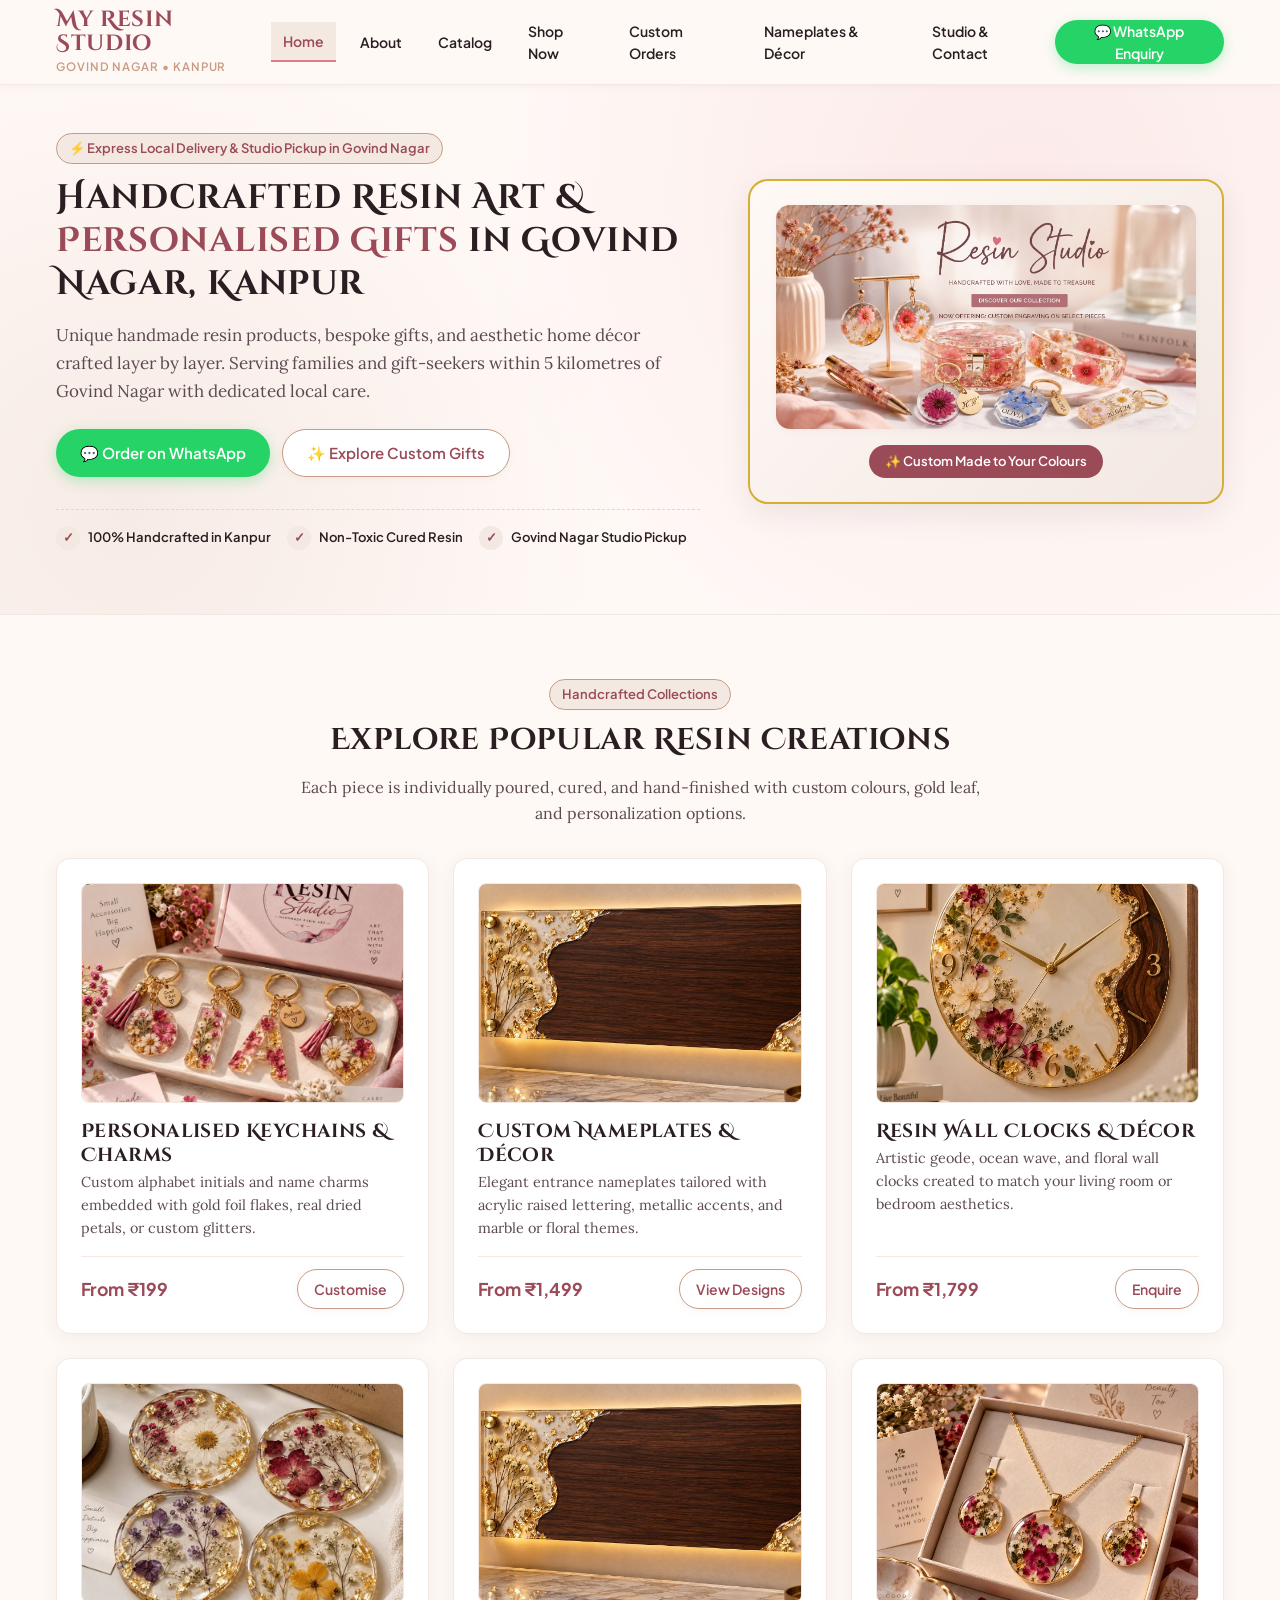
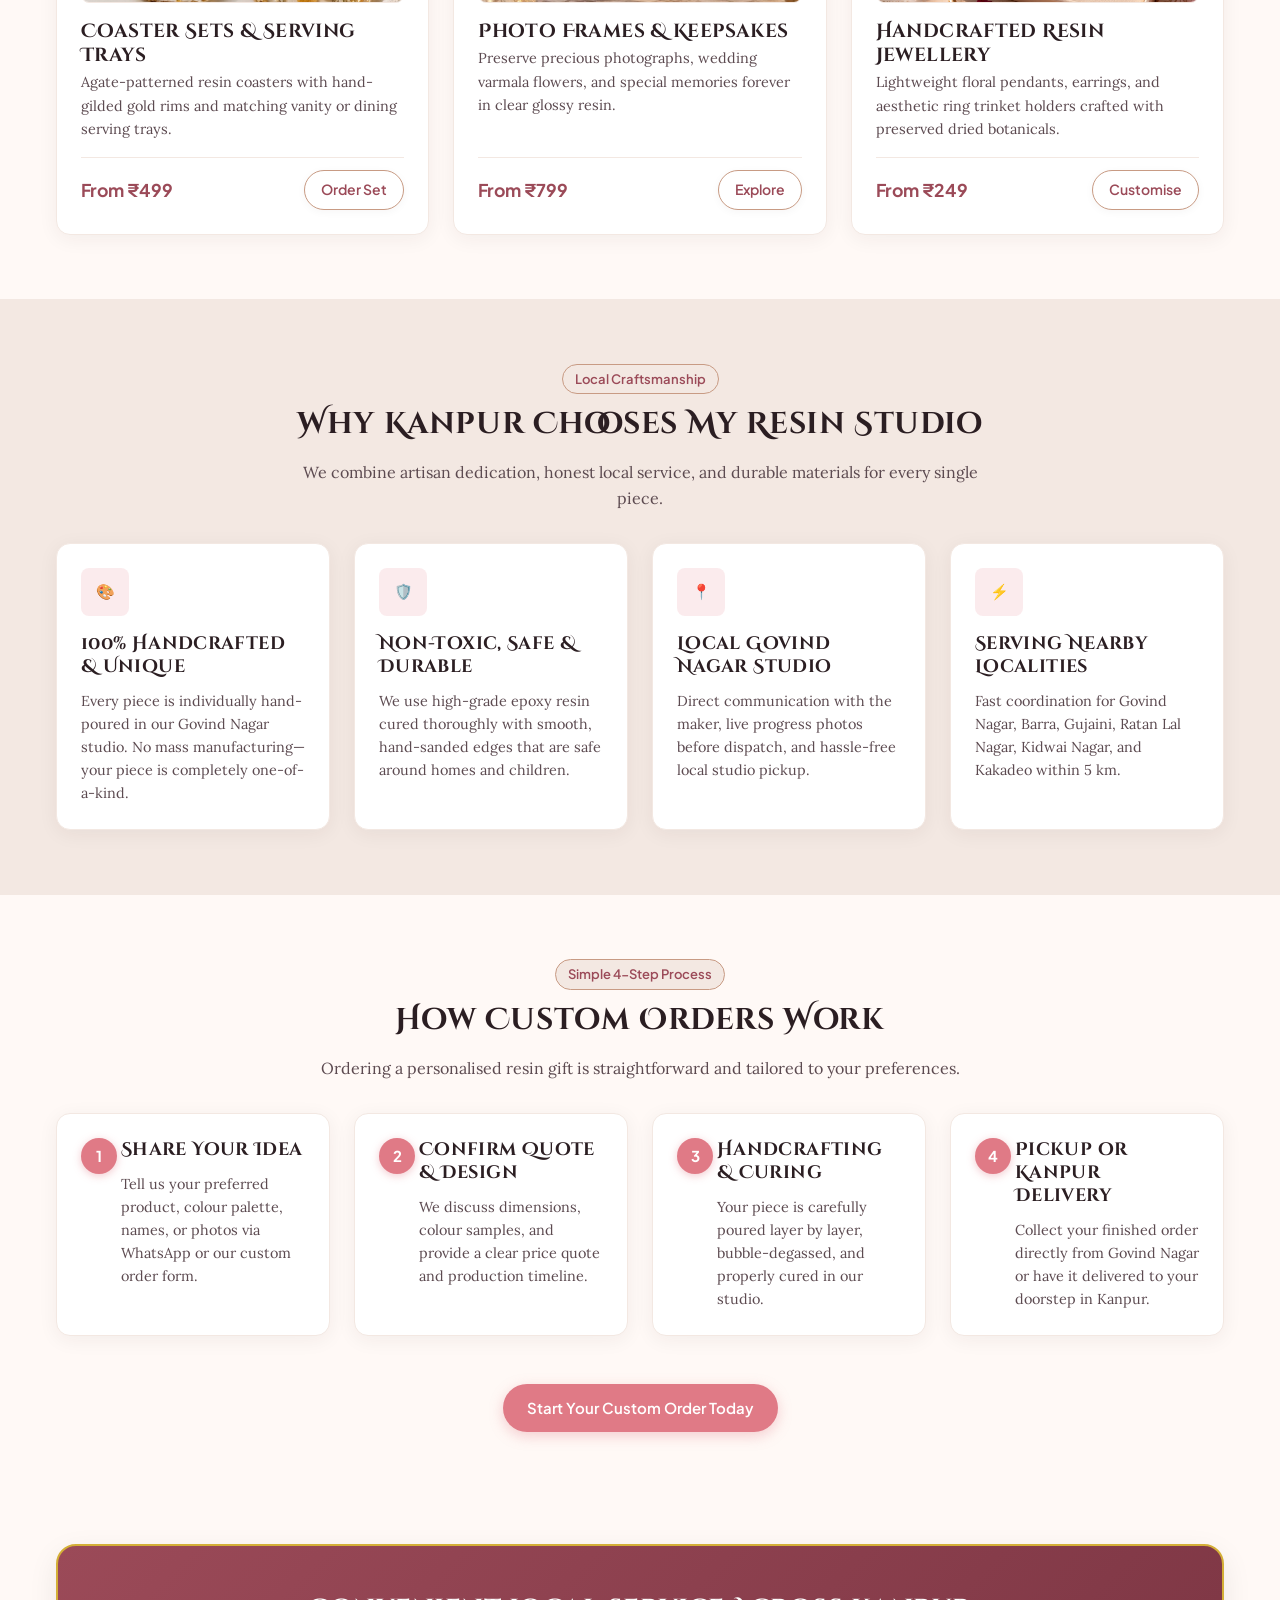
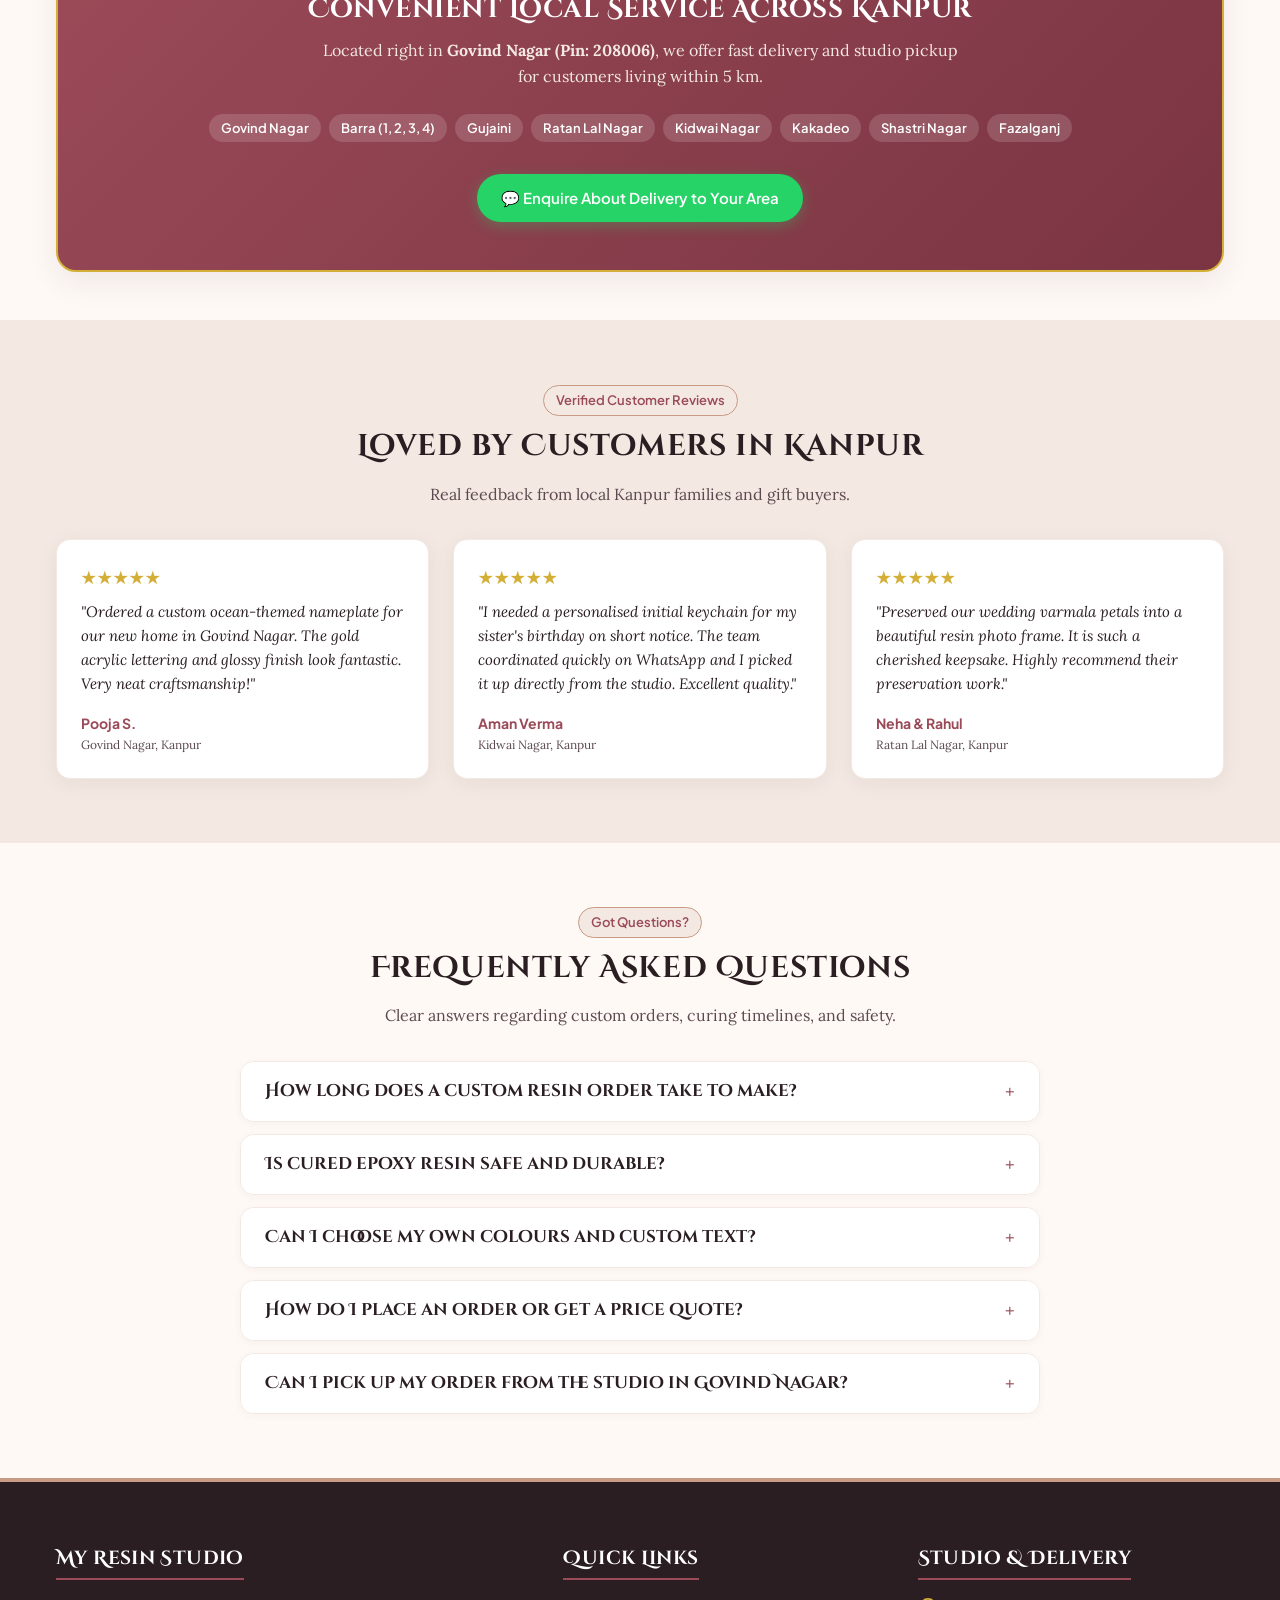
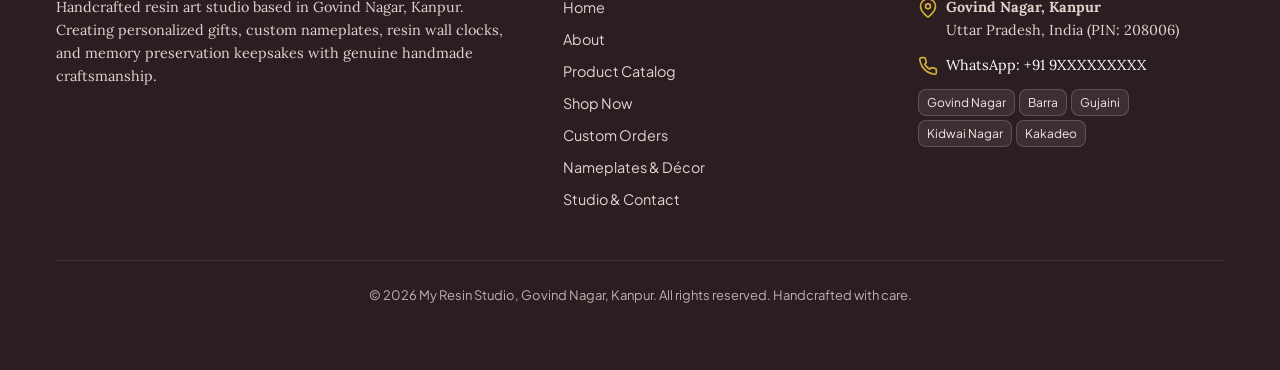
==== commit 02d332cf: "Update index.html" ====
--- a/index.html
+++ b/index.html
@@ -82,7 +82,7 @@
         <div class="hero-visual">
           <div class="hero-art-card">
             <div class="hero-art-illustration">
-              <img src="images/hero-resin-art.svg" alt="Handcrafted ocean resin wall clock and custom floral nameplate with epoxy gloss finish" width="600" height="450">
+              <img src="images/bg1.png" alt="Handcrafted ocean resin wall clock and custom floral nameplate with epoxy gloss finish" width="600" height="450">
             </div>
             <span class="hero-badge-overlay">✨ Custom Made to Your Colours</span>
           </div>
@@ -103,7 +103,7 @@
           <!-- Card 1: Keychains -->
           <article class="card product-card">
             <div class="product-visual">
-              <img src="images/Gemini_Generated_Image_gtqj98gtqj98gtq9.png" alt="Personalised alphabet resin keychain with dried rose petals and gold leaf flakes" width="400" height="300" loading="lazy">
+              <img src="images/20.jpg" alt="Personalised alphabet resin keychain with dried rose petals and gold leaf flakes" width="400" height="300" loading="lazy">
             </div>
             <div class="product-content">
               <h3 class="product-title">Personalised Keychains &amp; Charms</h3>
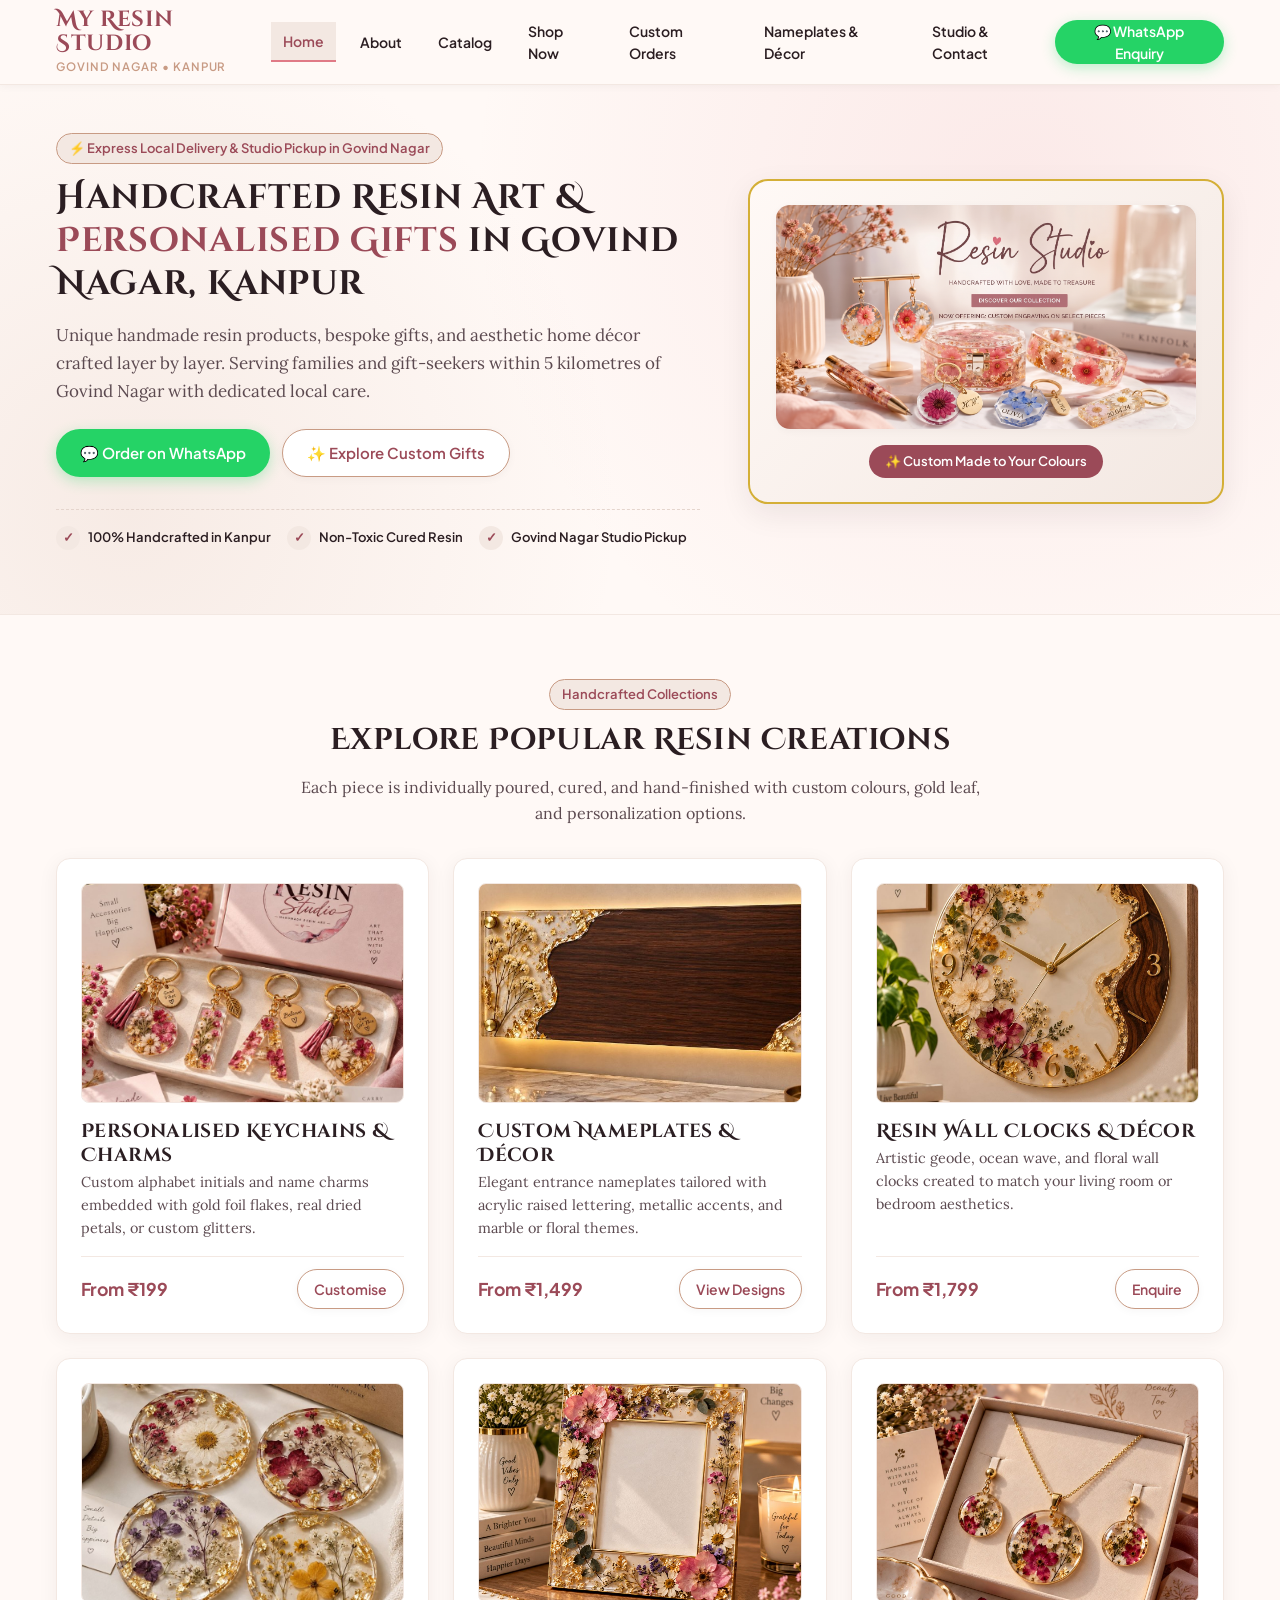
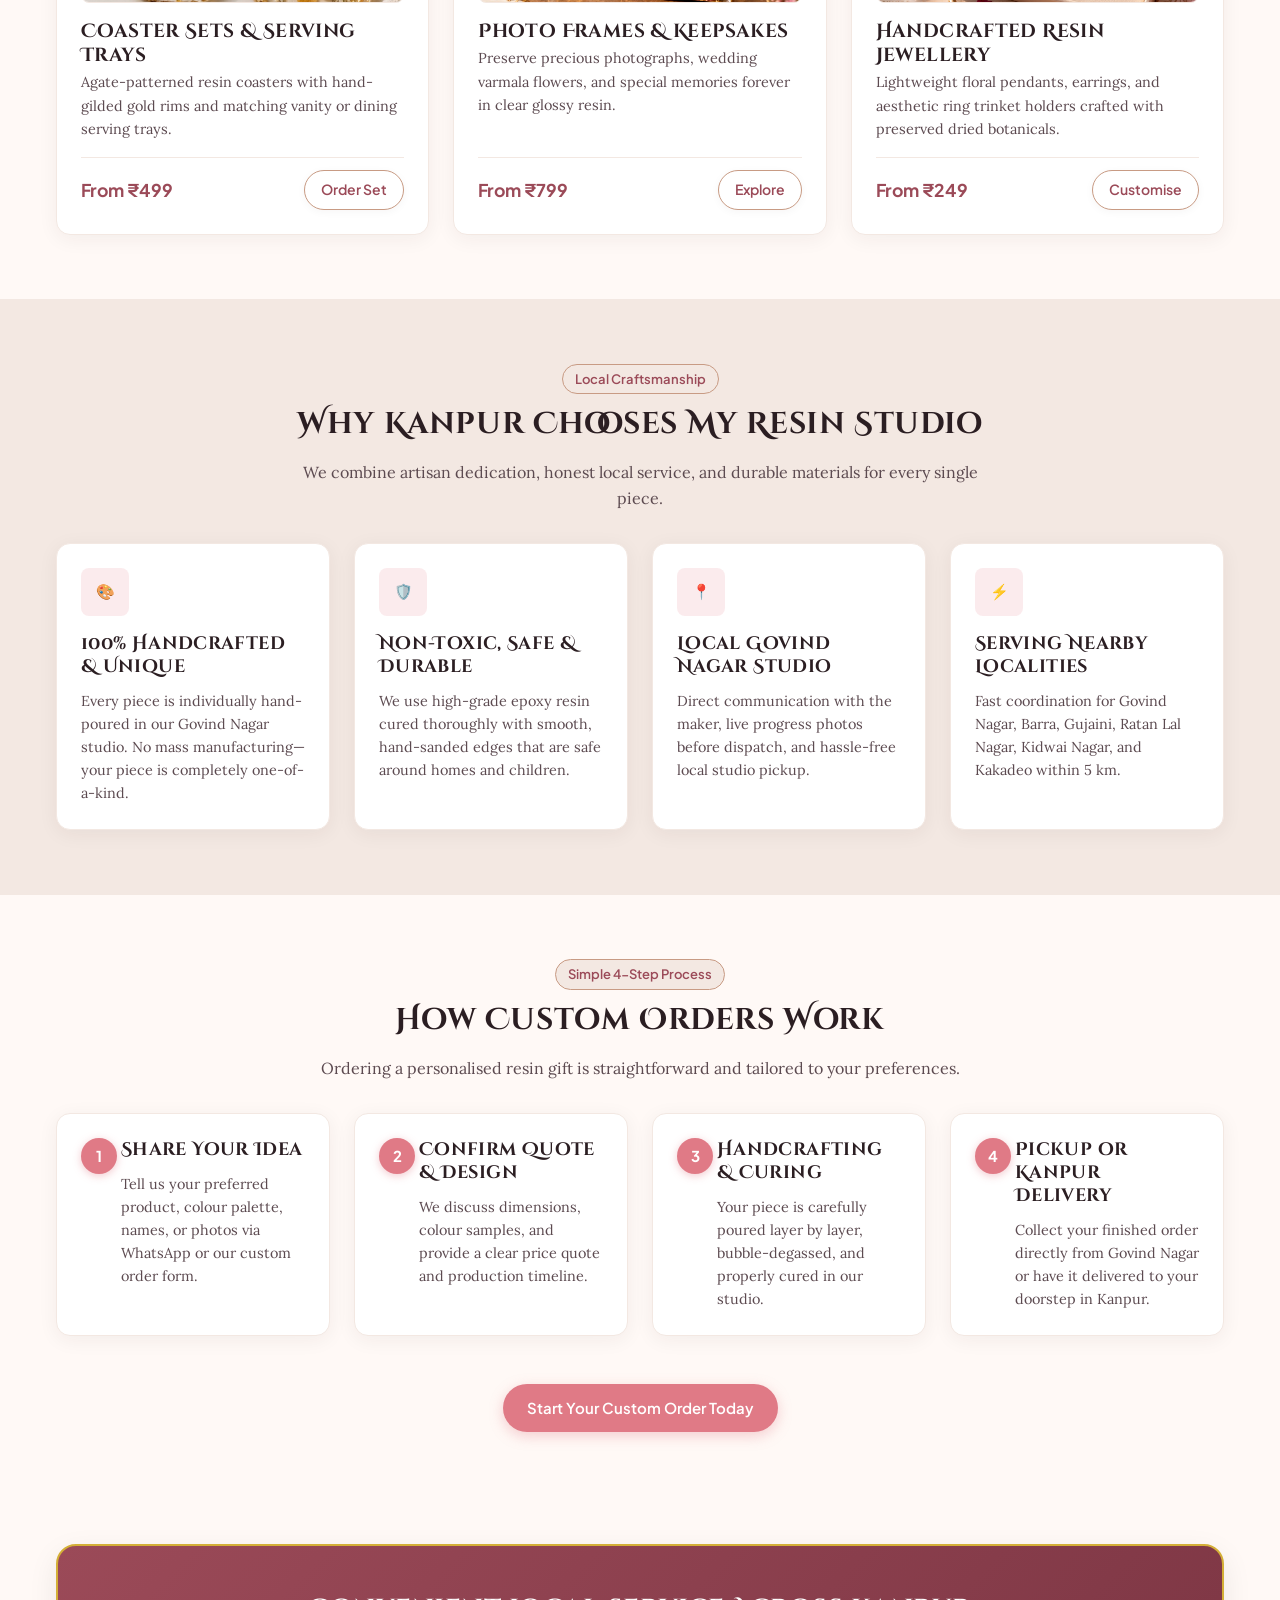
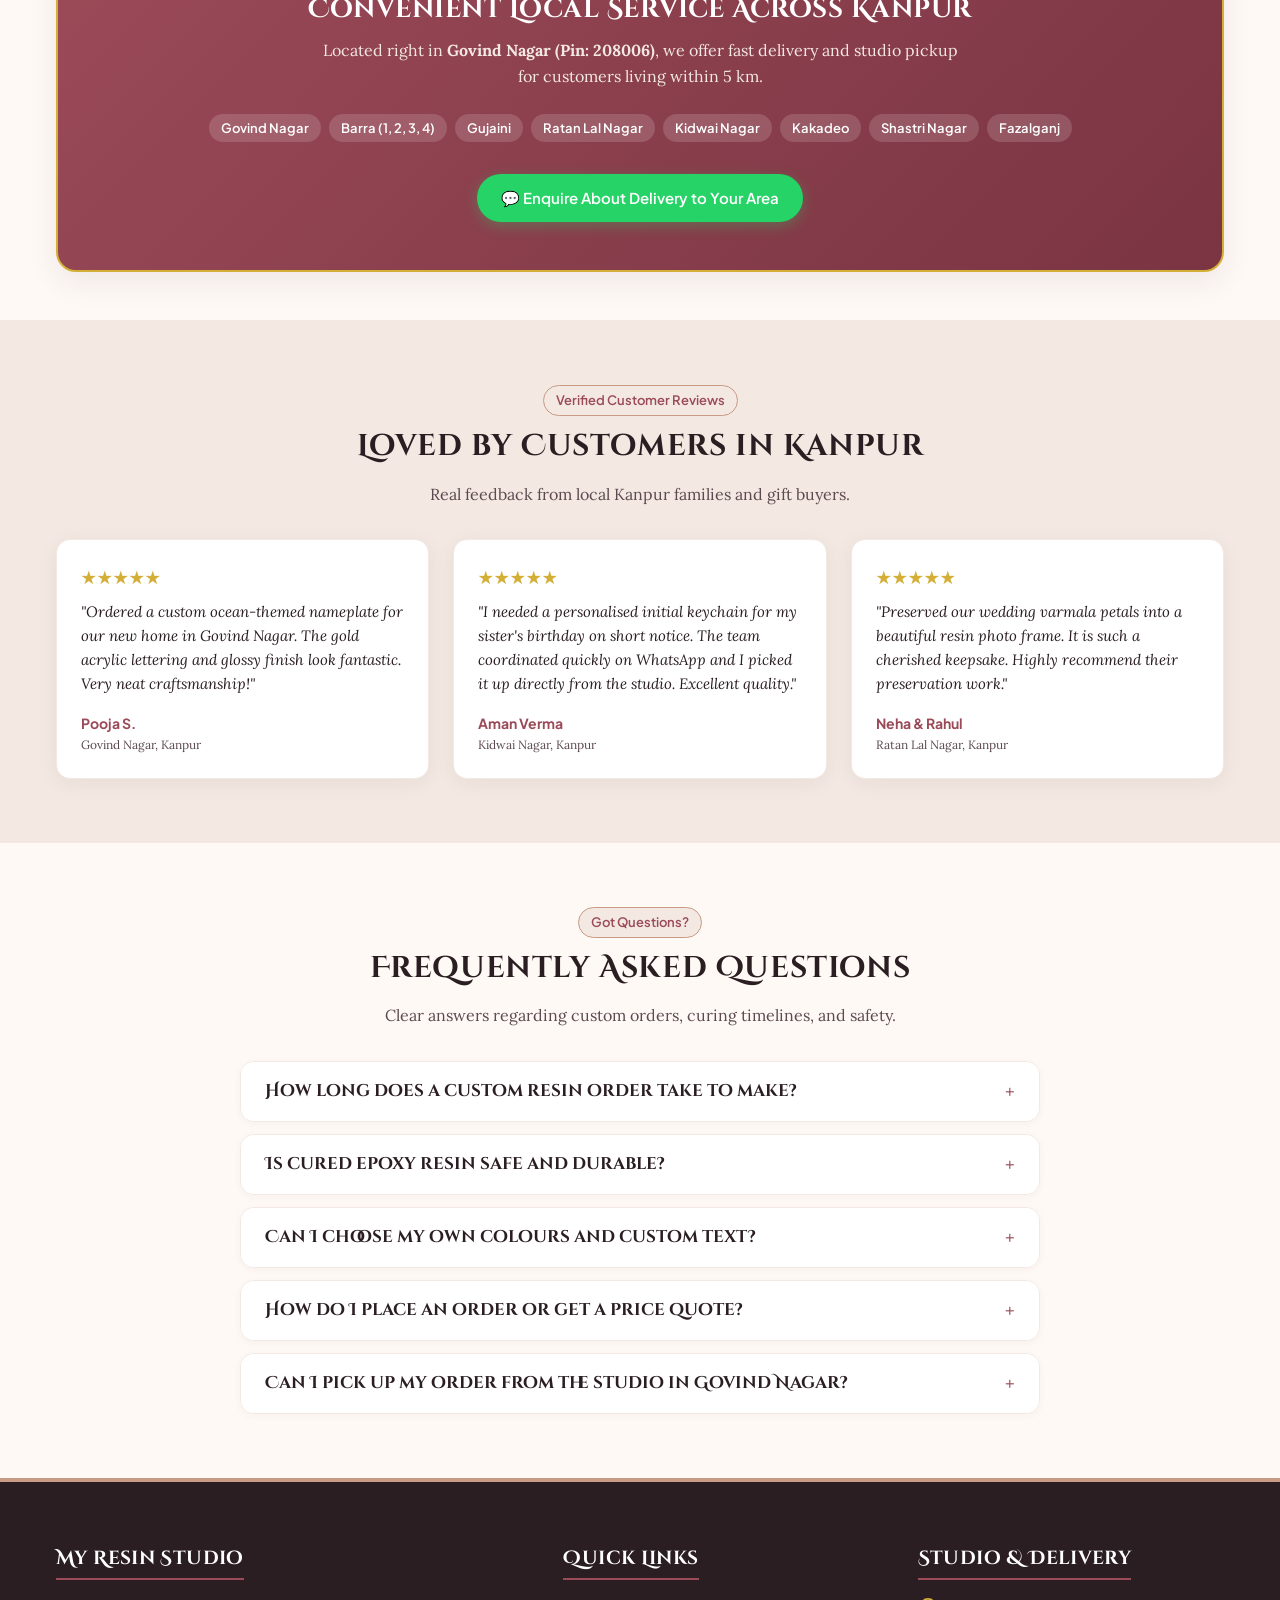
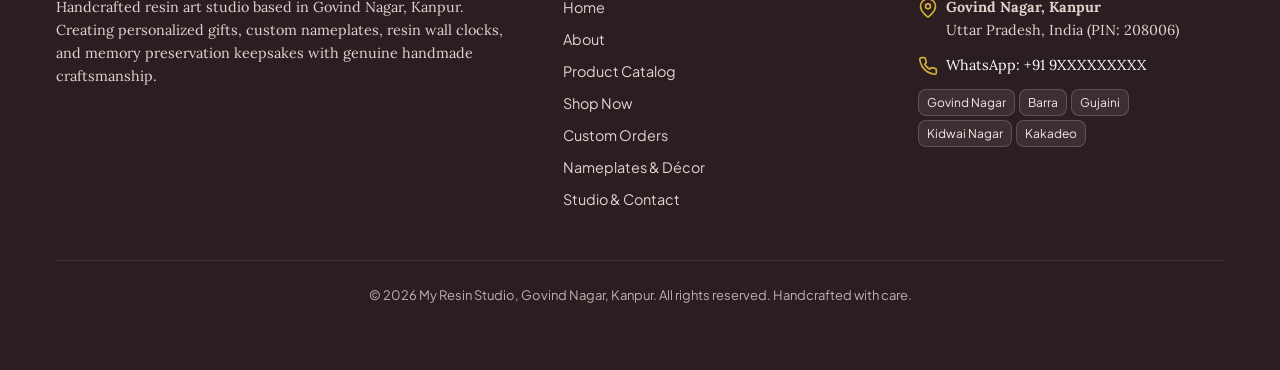
==== commit 78abbe01: "Update index.html" ====
--- a/index.html
+++ b/index.html
@@ -163,7 +163,7 @@
           <!-- Card 5: Keepsakes & Frames -->
           <article class="card product-card">
             <div class="product-visual">
-              <img src="images/14.jpg" alt="Crystal clear resin photo block preserving wedding varmala flowers and photograph" width="400" height="300" loading="lazy">
+              <img src="images/16.jpg" alt="Crystal clear resin photo block preserving wedding varmala flowers and photograph" width="400" height="300" loading="lazy">
             </div>
             <div class="product-content">
               <h3 class="product-title">Photo Frames &amp; Keepsakes</h3>
